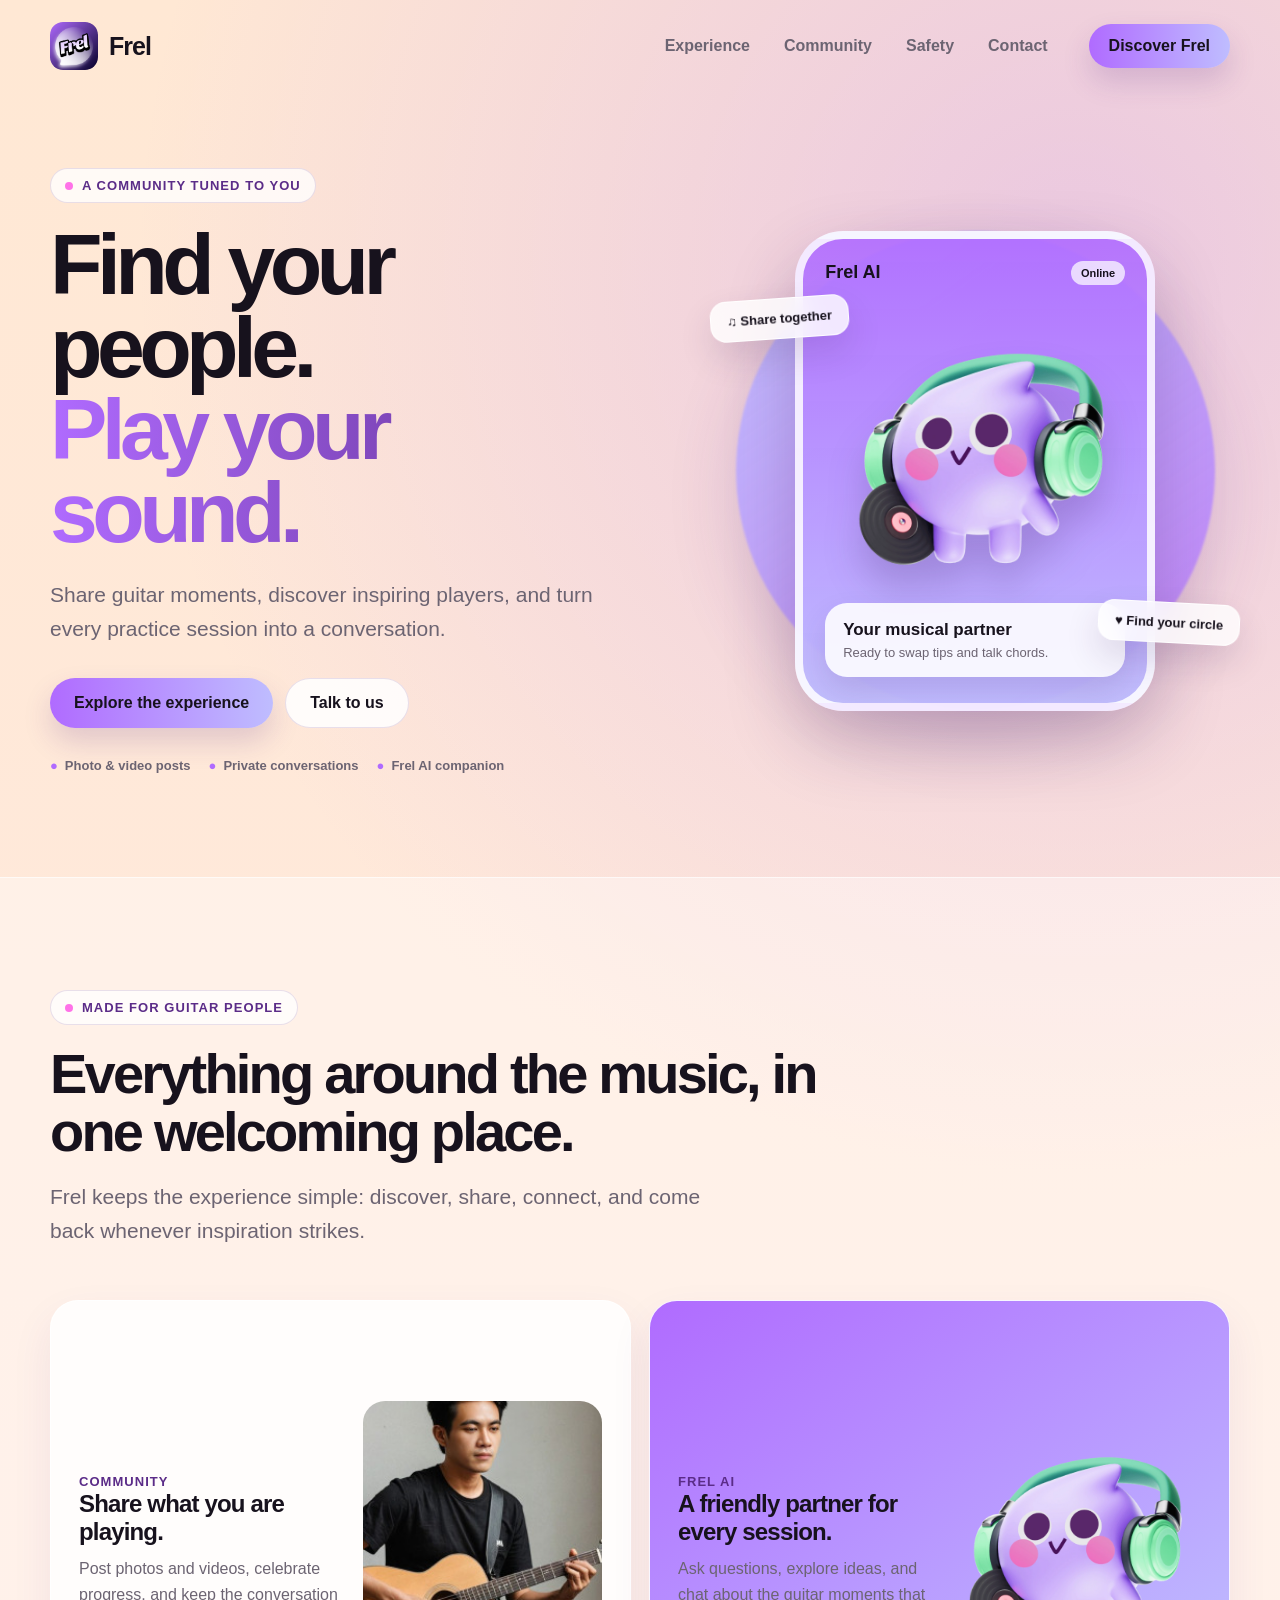
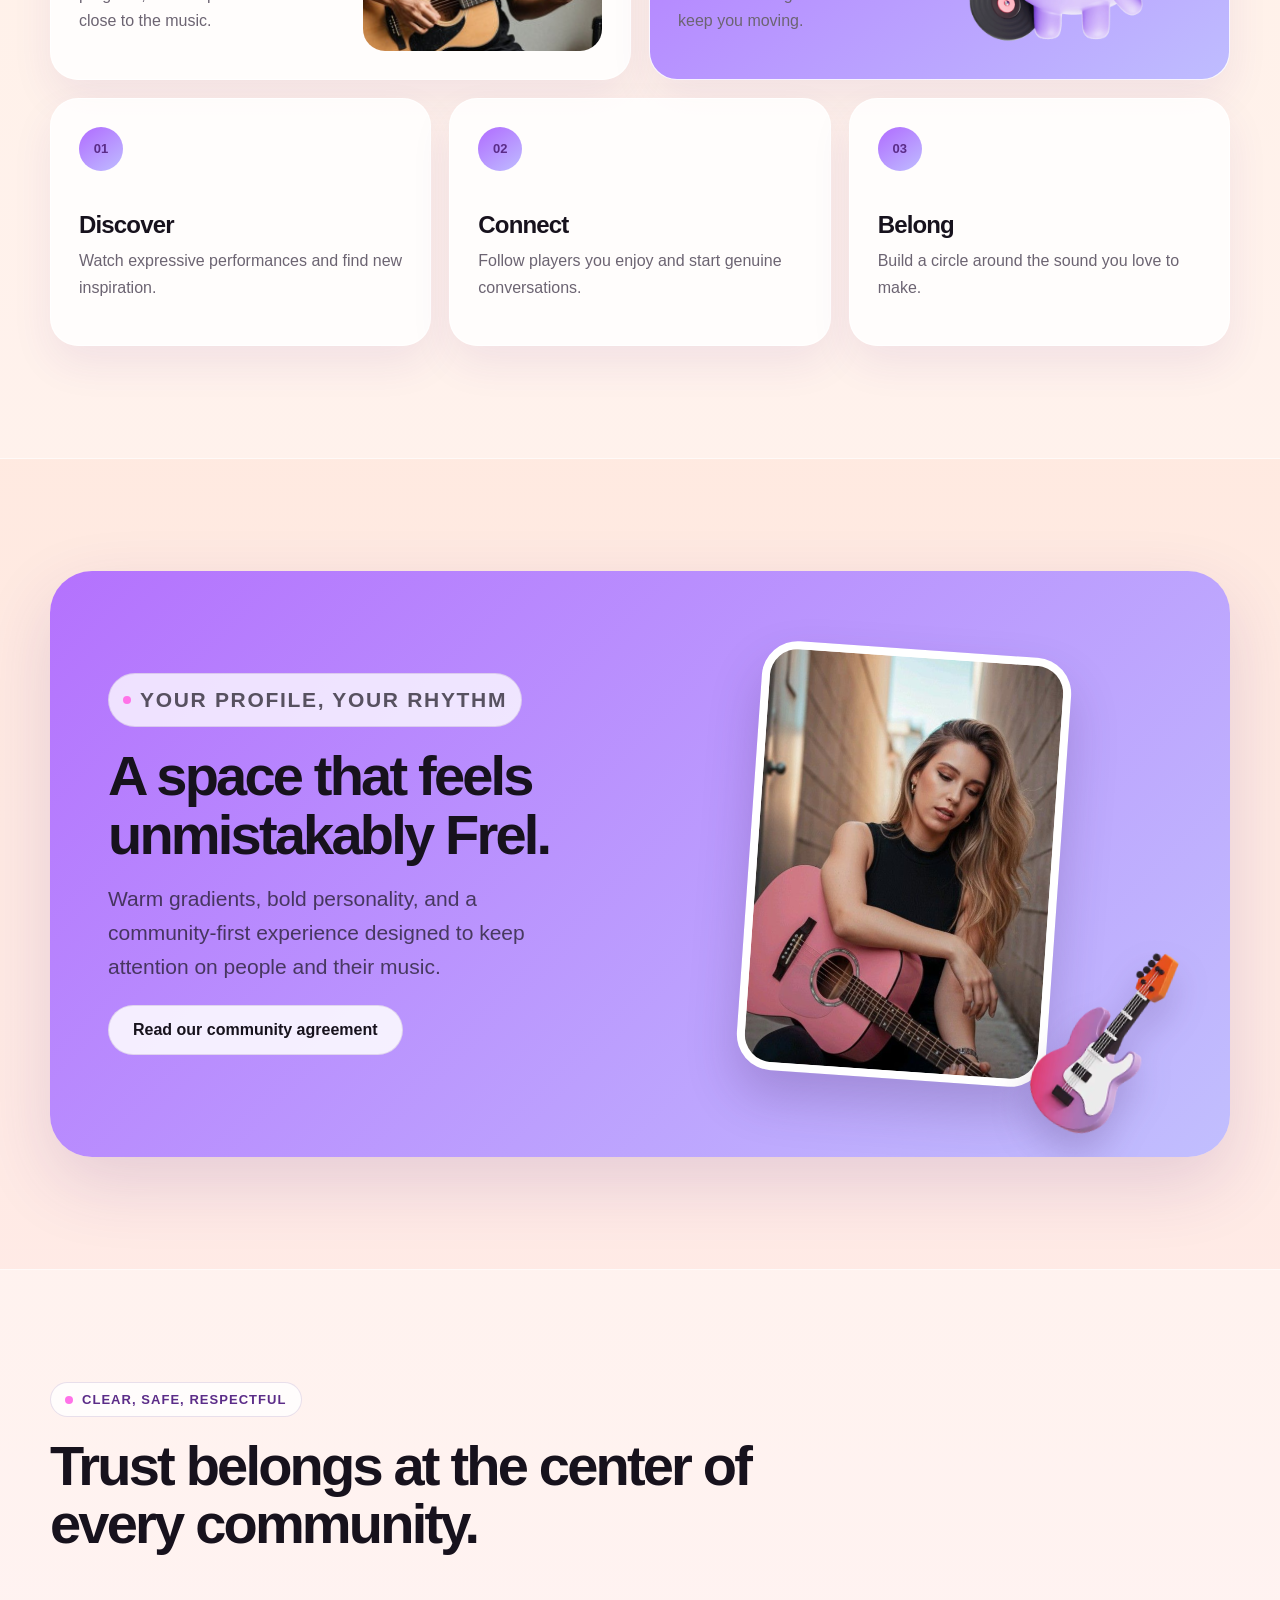
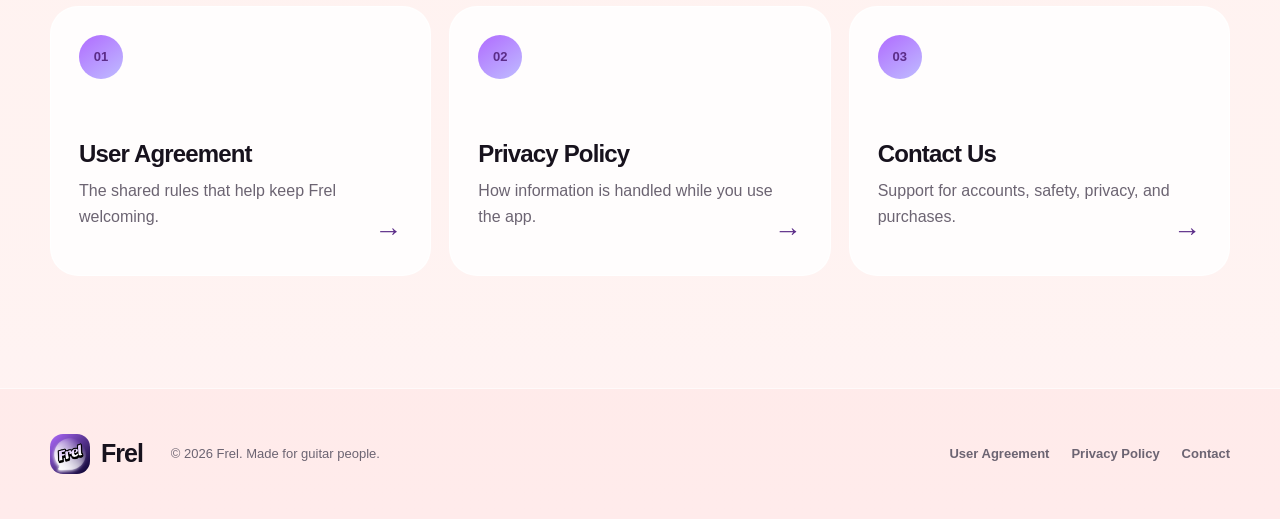
==== index.html @ ae6edb84 "1" ====
<!doctype html>
<html lang="en">
  <head>
    <meta charset="utf-8" />
    <meta name="viewport" content="width=device-width, initial-scale=1" />
    <meta
      name="description"
      content="Frel is a guitar community for sharing music, meeting players, and chatting with a friendly AI companion."
    />
    <meta name="theme-color" content="#b06bff" />
    <title>Frel — Play, share, connect</title>
    <link rel="icon" href="./assets/frel_brand.png" />
    <link rel="stylesheet" href="./styles.css" />
  </head>
  <body>
    <header class="site-shell site-header">
      <a class="brand" href="./index.html" aria-label="Frel home">
        <img src="./assets/frel_brand.png" alt="" />
        <span>Frel</span>
      </a>
      <nav class="site-nav" aria-label="Primary navigation">
        <a href="#experience">Experience</a>
        <a href="#community">Community</a>
        <a href="#policies">Safety</a>
        <a href="./contact/index.html">Contact</a>
      </nav>
      <a class="nav-button" href="#experience">Discover Frel</a>
    </header>

    <main>
      <section class="site-shell hero">
        <div class="hero-copy-block">
          <p class="eyebrow">A community tuned to you</p>
          <h1>
            Find your people.
            <span class="gradient-text">Play your sound.</span>
          </h1>
          <p class="hero-copy">
            Share guitar moments, discover inspiring players, and turn every
            practice session into a conversation.
          </p>
          <div class="button-row">
            <a class="primary-button" href="#experience">Explore the experience</a>
            <a class="secondary-button" href="./contact/index.html">Talk to us</a>
          </div>
          <div class="hero-notes" aria-label="Frel highlights">
            <span>Photo &amp; video posts</span>
            <span>Private conversations</span>
            <span>Frel AI companion</span>
          </div>
        </div>

        <div class="hero-art" aria-label="Frel AI musical companion">
          <div class="hero-glow"></div>
          <div class="phone-card">
            <div class="phone-topline">
              <span>Frel AI</span>
              <span class="status-pill">Online</span>
            </div>
            <img
              class="companion"
              src="./assets/frel_companion.png"
              alt="Frel AI companion wearing headphones"
            />
            <div class="chat-preview">
              <strong>Your musical partner</strong>
              <span>Ready to swap tips and talk chords.</span>
            </div>
          </div>
          <span class="floating-chip chip-one">♫ Share together</span>
          <span class="floating-chip chip-two">♥ Find your circle</span>
        </div>
      </section>

      <section class="section section-soft" id="experience">
        <div class="site-shell">
          <div class="section-heading">
            <p class="eyebrow">Made for guitar people</p>
            <h2>Everything around the music, in one welcoming place.</h2>
            <p>
              Frel keeps the experience simple: discover, share, connect, and
              come back whenever inspiration strikes.
            </p>
          </div>

          <div class="experience-grid">
            <article class="experience-card feature-visual">
              <div>
                <span class="card-kicker">Community</span>
                <h3>Share what you are playing.</h3>
                <p>
                  Post photos and videos, celebrate progress, and keep the
                  conversation close to the music.
                </p>
              </div>
              <img src="./assets/frel_feature.jpg" alt="Guitar community post" />
            </article>

            <article class="experience-card ai-card">
              <div>
                <span class="card-kicker">Frel AI</span>
                <h3>A friendly partner for every session.</h3>
                <p>
                  Ask questions, explore ideas, and chat about the guitar
                  moments that keep you moving.
                </p>
              </div>
              <img
                src="./assets/frel_companion.png"
                alt="Frel AI companion"
              />
            </article>

            <article class="experience-card">
              <span class="feature-number">01</span>
              <h3>Discover</h3>
              <p>Watch expressive performances and find new inspiration.</p>
            </article>
            <article class="experience-card">
              <span class="feature-number">02</span>
              <h3>Connect</h3>
              <p>Follow players you enjoy and start genuine conversations.</p>
            </article>
            <article class="experience-card">
              <span class="feature-number">03</span>
              <h3>Belong</h3>
              <p>Build a circle around the sound you love to make.</p>
            </article>
          </div>
        </div>
      </section>

      <section class="section" id="community">
        <div class="site-shell community-panel">
          <div class="community-copy">
            <p class="eyebrow">Your profile, your rhythm</p>
            <h2>A space that feels unmistakably Frel.</h2>
            <p>
              Warm gradients, bold personality, and a community-first
              experience designed to keep attention on people and their music.
            </p>
            <a class="secondary-button" href="./users/index.html">
              Read our community agreement
            </a>
          </div>
          <div class="community-visual">
            <div class="portrait-window">
              <img
                src="./assets/frel_community.jpg"
                alt="Guitar player in the Frel community"
              />
            </div>
            <img
              class="guitar-sticker"
              src="./assets/frel_guitar.png"
              alt=""
            />
          </div>
        </div>
      </section>

      <section class="section section-soft" id="policies">
        <div class="site-shell">
          <div class="section-heading compact-heading">
            <p class="eyebrow">Clear, safe, respectful</p>
            <h2>Trust belongs at the center of every community.</h2>
          </div>
          <div class="policy-grid">
            <a class="policy-card" href="./users/index.html">
              <span class="policy-icon">01</span>
              <div>
                <h3>User Agreement</h3>
                <p>The shared rules that help keep Frel welcoming.</p>
              </div>
              <span class="arrow" aria-hidden="true">→</span>
            </a>
            <a class="policy-card" href="./privacy/index.html">
              <span class="policy-icon">02</span>
              <div>
                <h3>Privacy Policy</h3>
                <p>How information is handled while you use the app.</p>
              </div>
              <span class="arrow" aria-hidden="true">→</span>
            </a>
            <a class="policy-card" href="./contact/index.html">
              <span class="policy-icon">03</span>
              <div>
                <h3>Contact Us</h3>
                <p>Support for accounts, safety, privacy, and purchases.</p>
              </div>
              <span class="arrow" aria-hidden="true">→</span>
            </a>
          </div>
        </div>
      </section>
    </main>

    <footer class="site-shell site-footer">
      <a class="brand footer-brand" href="./index.html">
        <img src="./assets/frel_brand.png" alt="" />
        <span>Frel</span>
      </a>
      <span>© 2026 Frel. Made for guitar people.</span>
      <nav class="footer-links" aria-label="Legal navigation">
        <a href="./users/index.html">User Agreement</a>
        <a href="./privacy/index.html">Privacy Policy</a>
        <a href="./contact/index.html">Contact</a>
      </nav>
    </footer>
  </body>
</html>
---- styles.css ----
:root {
  --frel-purple: #b06bff;
  --frel-lilac: #bfbdff;
  --frel-deep: #5b2c88;
  --frel-pink: #ff72e8;
  --frel-peach: #ffe8d4;
  --frel-blush: #ffebeb;
  --frel-paper: #ffffff;
  --frel-ink: #17121d;
  --frel-muted: #6c6472;
  --frel-line: rgba(91, 44, 136, 0.14);
  --frel-glass: rgba(255, 255, 255, 0.78);
  --frel-shadow: 0 26px 70px rgba(91, 44, 136, 0.16);
}

* {
  box-sizing: border-box;
}

html {
  scroll-behavior: smooth;
}

body {
  margin: 0;
  min-height: 100vh;
  color: var(--frel-ink);
  font-family: Inter, ui-rounded, "SF Pro Display", "SF Pro Text", -apple-system,
    BlinkMacSystemFont, "Segoe UI", sans-serif;
  background:
    radial-gradient(circle at 84% 7%, rgba(176, 107, 255, 0.26), transparent 26%),
    linear-gradient(180deg, var(--frel-peach) 0%, var(--frel-blush) 100%);
}

a {
  color: inherit;
  text-decoration: none;
}

img {
  display: block;
  max-width: 100%;
}

button,
a {
  -webkit-tap-highlight-color: transparent;
}

.site-shell {
  width: min(1180px, calc(100% - 40px));
  margin-inline: auto;
}

.site-header {
  display: flex;
  min-height: 92px;
  align-items: center;
  gap: 28px;
}

.brand {
  display: inline-flex;
  align-items: center;
  gap: 11px;
  font-size: 25px;
  font-weight: 900;
  letter-spacing: -0.04em;
}

.brand img {
  width: 48px;
  height: 48px;
  border-radius: 13px;
  object-fit: cover;
}

.site-nav {
  display: flex;
  align-items: center;
  gap: 8px;
  margin-left: auto;
  color: var(--frel-muted);
  font-weight: 700;
}

.site-nav a {
  padding: 10px 13px;
  border-radius: 999px;
  transition:
    color 160ms ease,
    background 160ms ease;
}

.site-nav a:hover,
.site-nav a:focus-visible {
  color: var(--frel-deep);
  background: var(--frel-glass);
  outline: none;
}

.nav-button,
.primary-button,
.secondary-button {
  display: inline-flex;
  min-height: 50px;
  align-items: center;
  justify-content: center;
  padding: 0 24px;
  border: 0;
  border-radius: 999px;
  font-weight: 850;
  transition:
    transform 160ms ease,
    box-shadow 160ms ease,
    background 160ms ease;
}

.nav-button,
.primary-button {
  color: var(--frel-ink);
  background: linear-gradient(90deg, var(--frel-purple), var(--frel-lilac));
  box-shadow: 0 14px 28px rgba(91, 44, 136, 0.18);
}

.nav-button {
  min-height: 44px;
  padding-inline: 20px;
}

.secondary-button {
  border: 1px solid var(--frel-line);
  background: rgba(255, 255, 255, 0.86);
}

.nav-button:hover,
.nav-button:focus-visible,
.primary-button:hover,
.primary-button:focus-visible,
.secondary-button:hover,
.secondary-button:focus-visible {
  transform: translateY(-2px);
  outline: none;
}

.primary-button:hover,
.primary-button:focus-visible,
.nav-button:hover,
.nav-button:focus-visible {
  box-shadow: 0 18px 34px rgba(91, 44, 136, 0.25);
}

.hero {
  display: grid;
  min-height: 670px;
  grid-template-columns: minmax(0, 1.08fr) minmax(360px, 0.92fr);
  align-items: center;
  gap: 72px;
  padding: 76px 0 104px;
}

.eyebrow,
.card-kicker {
  color: var(--frel-deep);
  font-size: 13px;
  font-weight: 850;
  letter-spacing: 0.08em;
  text-transform: uppercase;
}

.eyebrow {
  display: inline-flex;
  align-items: center;
  gap: 9px;
  margin: 0 0 20px;
  padding: 9px 14px;
  border: 1px solid var(--frel-line);
  border-radius: 999px;
  background: var(--frel-glass);
}

.eyebrow::before {
  width: 8px;
  height: 8px;
  border-radius: 50%;
  background: var(--frel-pink);
  content: "";
}

h1,
h2,
h3,
p {
  margin-top: 0;
}

h1 {
  max-width: 700px;
  margin-bottom: 25px;
  font-size: clamp(50px, 7vw, 86px);
  line-height: 0.96;
  letter-spacing: -0.065em;
}

h2 {
  margin-bottom: 18px;
  font-size: clamp(34px, 5vw, 56px);
  line-height: 1.04;
  letter-spacing: -0.05em;
}

h3 {
  margin-bottom: 10px;
  font-size: 24px;
  line-height: 1.15;
  letter-spacing: -0.035em;
}

.gradient-text {
  display: block;
  color: var(--frel-deep);
  background: linear-gradient(90deg, var(--frel-purple), var(--frel-deep));
  background-clip: text;
  -webkit-background-clip: text;
  -webkit-text-fill-color: transparent;
}

.hero-copy,
.section-heading > p:last-child,
.community-copy > p,
.legal-hero > p:last-child {
  color: var(--frel-muted);
  font-size: clamp(18px, 2vw, 21px);
  line-height: 1.62;
}

.hero-copy {
  max-width: 620px;
  margin-bottom: 32px;
}

.button-row {
  display: flex;
  flex-wrap: wrap;
  gap: 12px;
}

.hero-notes {
  display: flex;
  flex-wrap: wrap;
  gap: 10px 18px;
  margin-top: 30px;
  color: var(--frel-muted);
  font-size: 13px;
  font-weight: 700;
}

.hero-notes span::before {
  margin-right: 7px;
  color: var(--frel-purple);
  content: "●";
}

.hero-art {
  position: relative;
  display: grid;
  min-height: 540px;
  place-items: center;
}

.hero-glow {
  position: absolute;
  width: 94%;
  aspect-ratio: 1;
  border-radius: 50%;
  background:
    linear-gradient(145deg, rgba(191, 189, 255, 0.95), rgba(176, 107, 255, 0.76));
  filter: blur(1px);
  box-shadow: var(--frel-shadow);
}

.phone-card {
  position: relative;
  z-index: 1;
  width: min(360px, 80%);
  min-height: 480px;
  padding: 22px;
  overflow: hidden;
  border: 8px solid rgba(255, 255, 255, 0.84);
  border-radius: 48px;
  background:
    linear-gradient(180deg, rgba(176, 107, 255, 0.9), rgba(191, 189, 255, 0.94));
  box-shadow: 0 30px 70px rgba(57, 26, 87, 0.24);
}

.phone-topline {
  position: relative;
  z-index: 2;
  display: flex;
  align-items: center;
  justify-content: space-between;
  font-size: 18px;
  font-weight: 900;
}

.status-pill {
  padding: 6px 10px;
  border-radius: 999px;
  background: rgba(255, 255, 255, 0.72);
  font-size: 11px;
}

.companion {
  width: 115%;
  max-width: none;
  margin: 12px 0 -22px -8%;
  filter: drop-shadow(0 24px 18px rgba(52, 26, 78, 0.2));
  animation: frel-float 4.6s ease-in-out infinite;
}

.chat-preview {
  position: relative;
  z-index: 2;
  display: grid;
  gap: 5px;
  padding: 17px 18px;
  border-radius: 22px;
  background: rgba(255, 255, 255, 0.88);
  box-shadow: 0 14px 30px rgba(57, 26, 87, 0.12);
}

.chat-preview strong {
  font-size: 17px;
}

.chat-preview span {
  color: var(--frel-muted);
  font-size: 13px;
}

.floating-chip {
  position: absolute;
  z-index: 2;
  padding: 12px 16px;
  border: 1px solid rgba(255, 255, 255, 0.9);
  border-radius: 16px;
  background: rgba(255, 255, 255, 0.82);
  box-shadow: 0 16px 34px rgba(57, 26, 87, 0.14);
  backdrop-filter: blur(12px);
  font-size: 13px;
  font-weight: 850;
}

.chip-one {
  top: 18%;
  left: -2%;
  transform: rotate(-4deg);
}

.chip-two {
  right: -2%;
  bottom: 18%;
  transform: rotate(3deg);
}

.section {
  padding: 112px 0;
}

.section-soft {
  border-block: 1px solid rgba(255, 255, 255, 0.65);
  background: rgba(255, 255, 255, 0.36);
}

.section-heading {
  max-width: 780px;
  margin-bottom: 52px;
}

.section-heading > p:last-child {
  max-width: 680px;
}

.compact-heading {
  max-width: 820px;
}

.experience-grid {
  display: grid;
  grid-template-columns: repeat(6, 1fr);
  gap: 18px;
}

.experience-card {
  grid-column: span 2;
  min-height: 245px;
  padding: 28px;
  overflow: hidden;
  border: 1px solid rgba(255, 255, 255, 0.9);
  border-radius: 28px;
  background: rgba(255, 255, 255, 0.84);
  box-shadow: 0 18px 42px rgba(91, 44, 136, 0.08);
}

.experience-card p,
.policy-card p,
.support-grid p,
.legal-copy p,
.legal-copy li {
  color: var(--frel-muted);
  line-height: 1.65;
}

.feature-visual,
.ai-card {
  display: grid;
  min-height: 380px;
  grid-column: span 3;
  grid-template-columns: 1fr 0.9fr;
  align-items: end;
  gap: 18px;
}

.feature-visual img {
  width: 100%;
  height: 250px;
  border-radius: 22px;
  object-fit: cover;
}

.ai-card {
  background: linear-gradient(145deg, var(--frel-purple), var(--frel-lilac));
}

.ai-card img {
  width: 125%;
  max-width: none;
  margin: 0 0 -42px -18%;
}

.feature-number,
.policy-icon {
  display: inline-grid;
  width: 44px;
  height: 44px;
  margin-bottom: 40px;
  place-items: center;
  border-radius: 50%;
  color: var(--frel-deep);
  background: linear-gradient(145deg, var(--frel-purple), var(--frel-lilac));
  font-size: 13px;
  font-weight: 900;
}

.community-panel {
  display: grid;
  min-height: 570px;
  grid-template-columns: minmax(0, 0.92fr) minmax(360px, 1.08fr);
  align-items: center;
  gap: 70px;
  padding: 58px;
  overflow: hidden;
  border-radius: 42px;
  background: linear-gradient(135deg, rgba(176, 107, 255, 0.95), rgba(191, 189, 255, 0.96));
  box-shadow: var(--frel-shadow);
}

.community-copy {
  position: relative;
  z-index: 2;
}

.community-copy > p {
  color: rgba(23, 18, 29, 0.7);
}

.community-visual {
  position: relative;
  display: grid;
  min-height: 470px;
  place-items: center;
}

.portrait-window {
  width: 310px;
  height: 430px;
  overflow: hidden;
  border: 8px solid rgba(255, 255, 255, 0.76);
  border-radius: 36px;
  background: var(--frel-paper);
  box-shadow: 0 26px 50px rgba(57, 26, 87, 0.22);
  transform: rotate(4deg);
}

.portrait-window img {
  width: 100%;
  height: 100%;
  object-fit: cover;
  object-position: 50% 36%;
}

.guitar-sticker {
  position: absolute;
  right: -8%;
  bottom: -10%;
  width: 210px;
  filter: drop-shadow(0 20px 18px rgba(57, 26, 87, 0.22));
  transform: rotate(10deg);
}

.policy-grid {
  display: grid;
  grid-template-columns: repeat(3, 1fr);
  gap: 18px;
}

.policy-card {
  display: grid;
  min-height: 270px;
  grid-template-columns: 1fr auto;
  align-content: space-between;
  padding: 28px;
  border: 1px solid rgba(255, 255, 255, 0.9);
  border-radius: 28px;
  background: rgba(255, 255, 255, 0.84);
  transition:
    transform 180ms ease,
    box-shadow 180ms ease;
}

.policy-card:hover,
.policy-card:focus-visible {
  transform: translateY(-5px);
  box-shadow: 0 22px 46px rgba(91, 44, 136, 0.14);
  outline: none;
}

.policy-card .policy-icon {
  grid-column: 1 / -1;
}

.arrow {
  align-self: end;
  color: var(--frel-deep);
  font-size: 28px;
}

.site-footer {
  display: flex;
  min-height: 130px;
  align-items: center;
  gap: 28px;
  color: var(--frel-muted);
  font-size: 13px;
}

.footer-brand {
  color: var(--frel-ink);
}

.footer-brand img {
  width: 40px;
  height: 40px;
}

.footer-links {
  display: flex;
  flex-wrap: wrap;
  gap: 22px;
  margin-left: auto;
  font-weight: 700;
}

.footer-links a:hover,
.footer-links a:focus-visible {
  color: var(--frel-deep);
  outline: none;
}

.legal-header {
  border-bottom: 1px solid rgba(255, 255, 255, 0.72);
  background: rgba(255, 232, 212, 0.55);
  backdrop-filter: blur(16px);
}

.legal-hero {
  max-width: 850px;
  padding: 100px 0 54px;
}

.legal-hero h1 {
  font-size: clamp(48px, 7vw, 76px);
}

.legal-card {
  margin-bottom: 80px;
  padding: clamp(26px, 5vw, 58px);
  border: 1px solid rgba(255, 255, 255, 0.9);
  border-radius: 34px;
  background: rgba(255, 255, 255, 0.86);
  box-shadow: var(--frel-shadow);
}

.legal-meta {
  display: inline-flex;
  margin-bottom: 32px;
  padding: 8px 12px;
  border-radius: 999px;
  color: var(--frel-deep);
  background: rgba(176, 107, 255, 0.16);
  font-size: 13px;
  font-weight: 800;
}

.legal-copy {
  font-size: 16px;
}

.legal-copy h2 {
  margin-top: 42px;
  font-size: 30px;
}

.legal-copy ul {
  padding-left: 22px;
}

.source-document {
  color: var(--frel-muted);
  line-height: 1.8;
}

.source-heading {
  margin: 34px 0 12px;
  color: var(--frel-ink);
  font-size: 22px;
  font-weight: 850;
}

.source-copy {
  margin-bottom: 15px;
}

.contact-panel {
  display: grid;
  grid-template-columns: 1fr auto;
  align-items: center;
  gap: 36px;
  padding: 34px;
  border-radius: 28px;
  background: linear-gradient(135deg, rgba(176, 107, 255, 0.22), rgba(191, 189, 255, 0.34));
}

.contact-panel h2 {
  margin-top: 8px;
}

.support-grid {
  display: grid;
  grid-template-columns: repeat(3, 1fr);
  gap: 18px;
  margin-top: 38px;
}

.support-grid section {
  padding: 26px;
  border: 1px solid var(--frel-line);
  border-radius: 24px;
}

.support-grid .feature-number {
  margin-bottom: 24px;
}

.support-grid h2 {
  margin-top: 0;
  font-size: 23px;
}

@keyframes frel-float {
  0%,
  100% {
    transform: translateY(0);
  }
  50% {
    transform: translateY(-12px);
  }
}

@media (max-width: 920px) {
  .site-nav {
    display: none;
  }

  .nav-button {
    margin-left: auto;
  }

  .hero {
    grid-template-columns: 1fr;
    gap: 24px;
    padding-top: 58px;
  }

  .hero-copy-block {
    text-align: center;
  }

  .hero-copy,
  .section-heading {
    margin-inline: auto;
  }

  .button-row,
  .hero-notes {
    justify-content: center;
  }

  .hero-art {
    min-height: 570px;
  }

  .experience-card {
    grid-column: span 3;
  }

  .feature-visual,
  .ai-card {
    grid-column: 1 / -1;
  }

  .community-panel {
    grid-template-columns: 1fr;
  }

  .community-copy {
    text-align: center;
  }

  .policy-grid,
  .support-grid {
    grid-template-columns: 1fr;
  }

  .policy-card {
    min-height: 220px;
  }
}

@media (max-width: 620px) {
  .site-shell {
    width: min(100% - 28px, 1180px);
  }

  .site-header {
    min-height: 76px;
  }

  .brand {
    font-size: 21px;
  }

  .brand img {
    width: 42px;
    height: 42px;
  }

  .nav-button {
    display: none;
  }

  .hero {
    min-height: 0;
    padding: 50px 0 80px;
  }

  .hero-art {
    min-height: 470px;
  }

  .phone-card {
    width: 82%;
    min-height: 420px;
    border-radius: 38px;
  }

  .floating-chip {
    font-size: 11px;
  }

  .chip-one {
    left: -1%;
  }

  .chip-two {
    right: -1%;
  }

  .section {
    padding: 78px 0;
  }

  .experience-grid {
    display: block;
  }

  .experience-card {
    min-height: 220px;
    margin-bottom: 14px;
  }

  .feature-visual,
  .ai-card {
    min-height: 420px;
    grid-template-columns: 1fr;
  }

  .feature-visual img {
    height: 205px;
  }

  .ai-card img {
    width: 92%;
    margin: -30px auto -70px;
  }

  .community-panel {
    gap: 28px;
    padding: 38px 24px;
    border-radius: 30px;
  }

  .community-visual {
    min-height: 400px;
  }

  .portrait-window {
    width: 245px;
    height: 350px;
  }

  .guitar-sticker {
    right: -12%;
    width: 160px;
  }

  .site-footer {
    min-height: 190px;
    flex-direction: column;
    align-items: flex-start;
    justify-content: center;
  }

  .footer-links {
    margin-left: 0;
  }

  .legal-hero {
    padding-top: 72px;
  }

  .legal-card {
    padding: 24px;
    border-radius: 26px;
  }

  .contact-panel {
    grid-template-columns: 1fr;
    padding: 24px;
  }

  .contact-panel .primary-button {
    width: 100%;
  }
}

@media (prefers-reduced-motion: reduce) {
  *,
  *::before,
  *::after {
    scroll-behavior: auto !important;
    animation-duration: 0.01ms !important;
    animation-iteration-count: 1 !important;
    transition-duration: 0.01ms !important;
  }
}
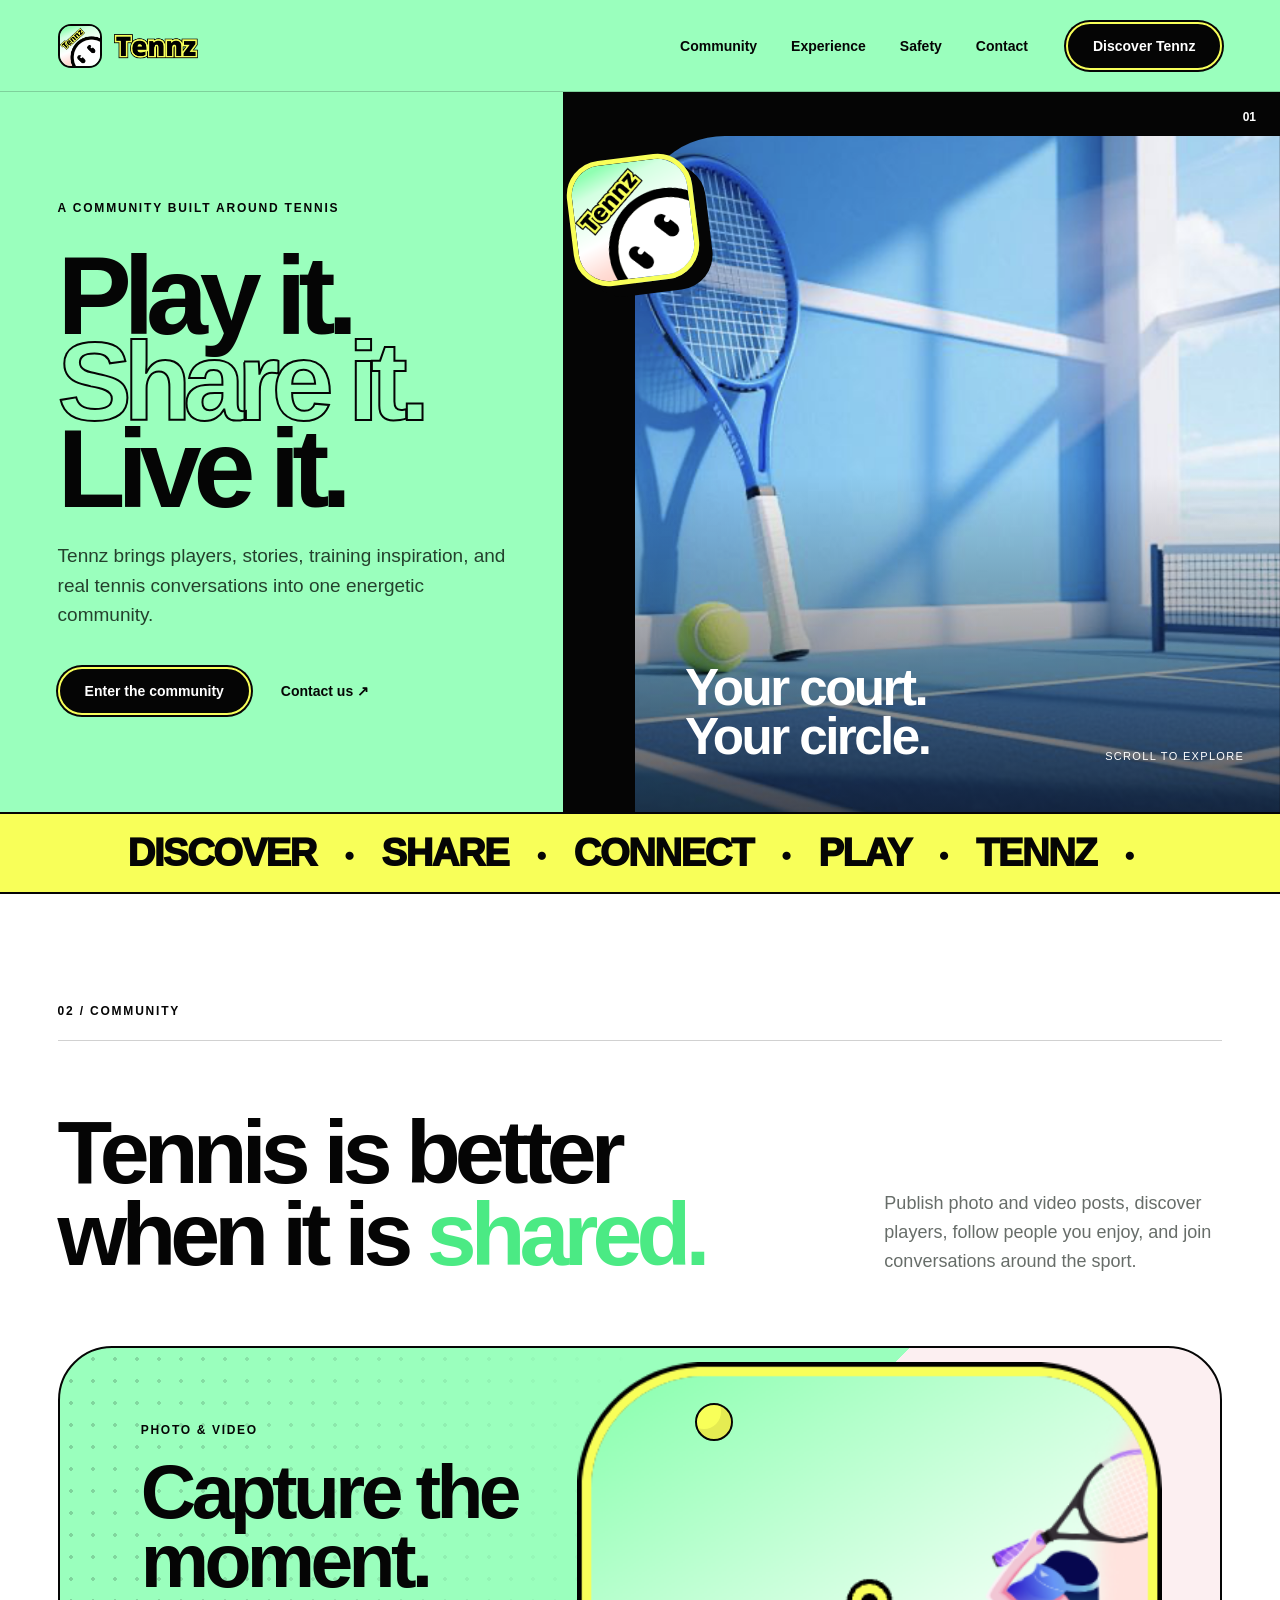
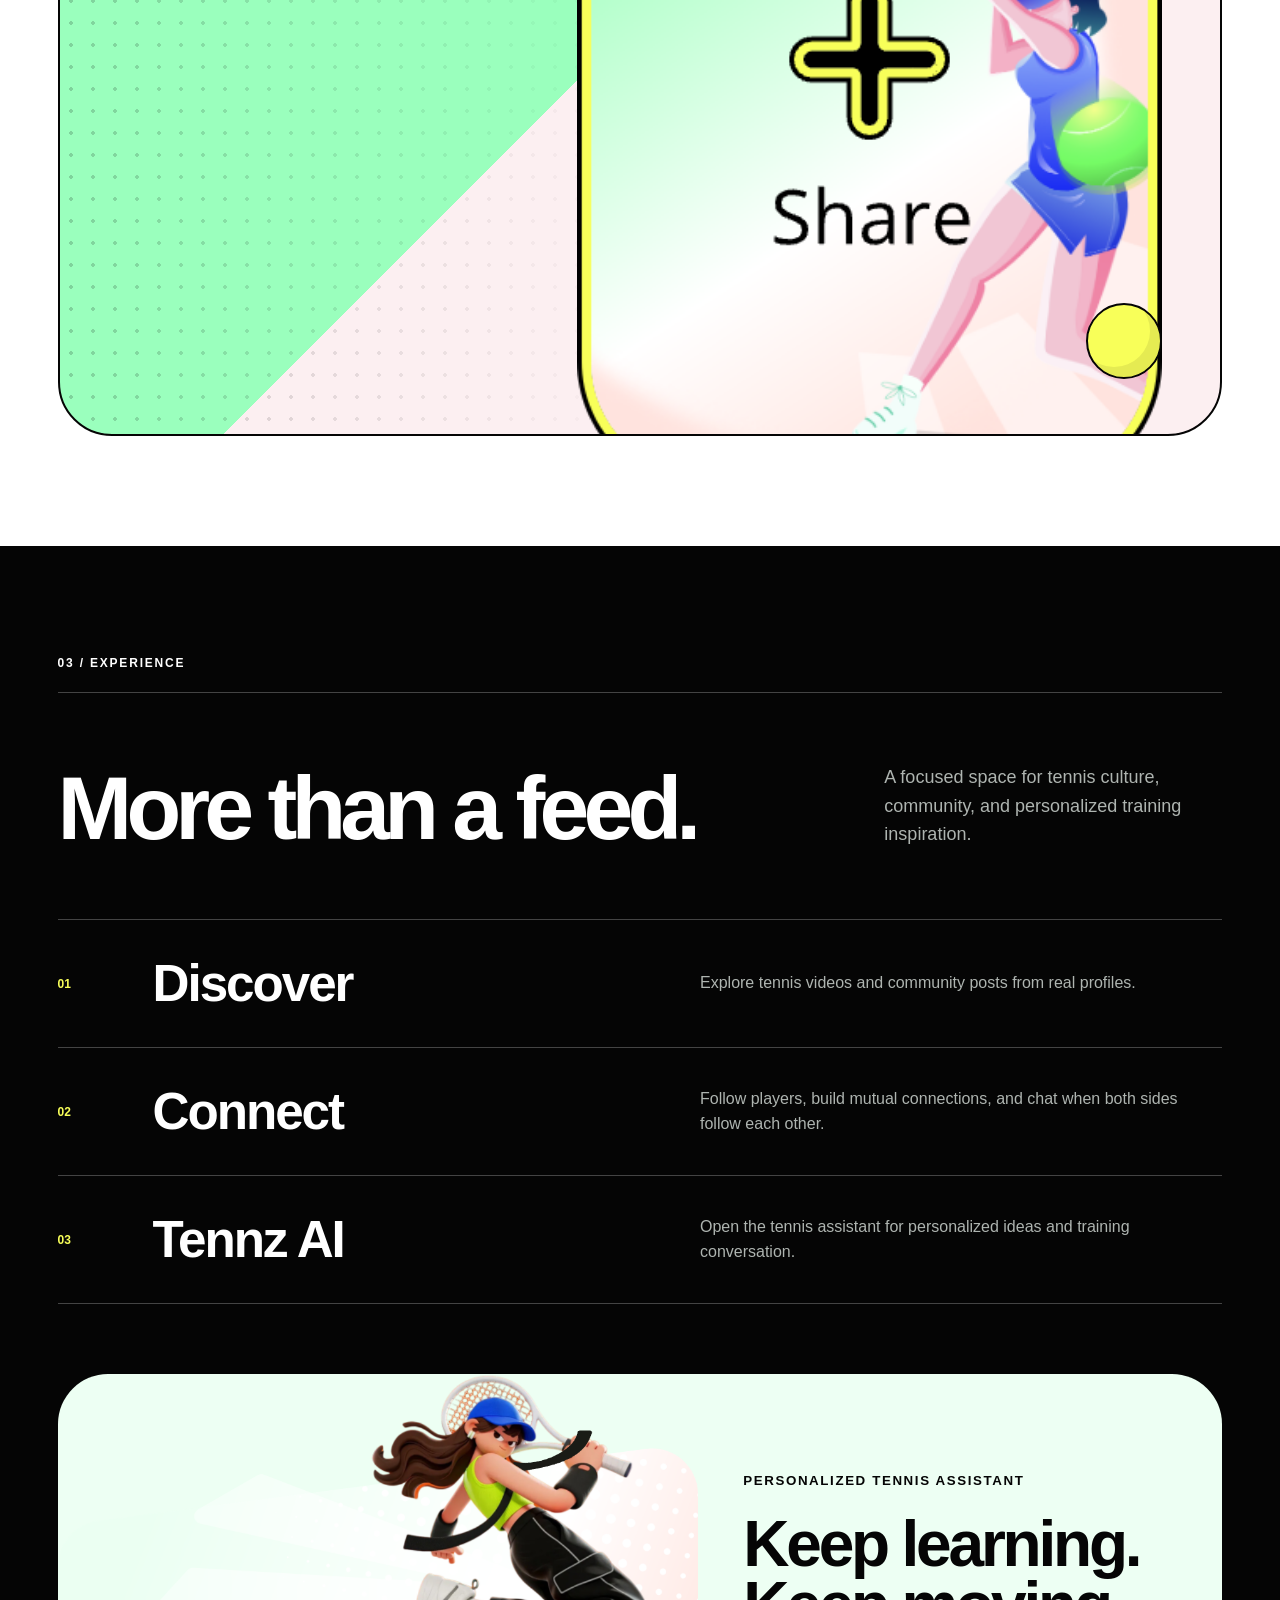
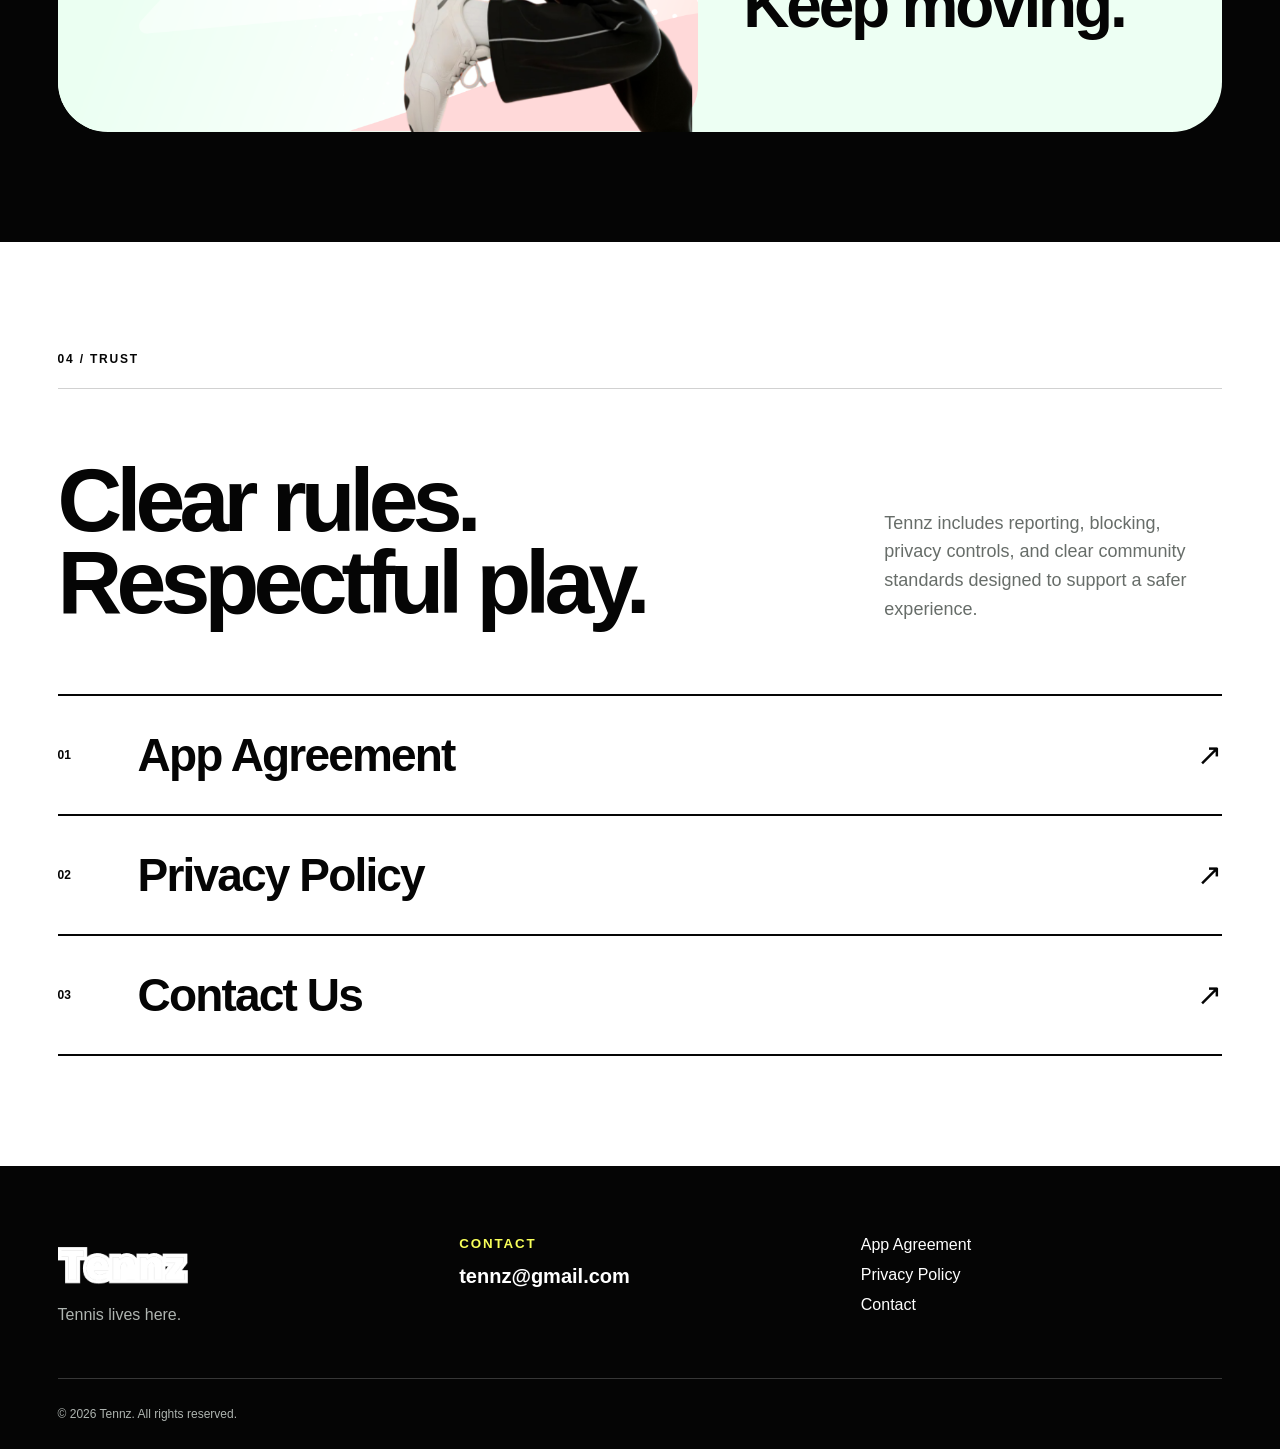
==== commit df0f01d7: "1" ====
--- a/index.html
+++ b/index.html
@@ -1,211 +1,37 @@
 <!doctype html>
 <html lang="en">
-  <head>
-    <meta charset="utf-8" />
-    <meta name="viewport" content="width=device-width, initial-scale=1" />
-    <meta
-      name="description"
-      content="Frel is a guitar community for sharing music, meeting players, and chatting with a friendly AI companion."
-    />
-    <meta name="theme-color" content="#b06bff" />
-    <title>Frel — Play, share, connect</title>
-    <link rel="icon" href="./assets/frel_brand.png" />
-    <link rel="stylesheet" href="./styles.css" />
-  </head>
-  <body>
-    <header class="site-shell site-header">
-      <a class="brand" href="./index.html" aria-label="Frel home">
-        <img src="./assets/frel_brand.png" alt="" />
-        <span>Frel</span>
-      </a>
-      <nav class="site-nav" aria-label="Primary navigation">
-        <a href="#experience">Experience</a>
-        <a href="#community">Community</a>
-        <a href="#policies">Safety</a>
-        <a href="./contact/index.html">Contact</a>
-      </nav>
-      <a class="nav-button" href="#experience">Discover Frel</a>
-    </header>
-
-    <main>
-      <section class="site-shell hero">
-        <div class="hero-copy-block">
-          <p class="eyebrow">A community tuned to you</p>
-          <h1>
-            Find your people.
-            <span class="gradient-text">Play your sound.</span>
-          </h1>
-          <p class="hero-copy">
-            Share guitar moments, discover inspiring players, and turn every
-            practice session into a conversation.
-          </p>
-          <div class="button-row">
-            <a class="primary-button" href="#experience">Explore the experience</a>
-            <a class="secondary-button" href="./contact/index.html">Talk to us</a>
-          </div>
-          <div class="hero-notes" aria-label="Frel highlights">
-            <span>Photo &amp; video posts</span>
-            <span>Private conversations</span>
-            <span>Frel AI companion</span>
-          </div>
-        </div>
-
-        <div class="hero-art" aria-label="Frel AI musical companion">
-          <div class="hero-glow"></div>
-          <div class="phone-card">
-            <div class="phone-topline">
-              <span>Frel AI</span>
-              <span class="status-pill">Online</span>
-            </div>
-            <img
-              class="companion"
-              src="./assets/frel_companion.png"
-              alt="Frel AI companion wearing headphones"
-            />
-            <div class="chat-preview">
-              <strong>Your musical partner</strong>
-              <span>Ready to swap tips and talk chords.</span>
-            </div>
-          </div>
-          <span class="floating-chip chip-one">♫ Share together</span>
-          <span class="floating-chip chip-two">♥ Find your circle</span>
-        </div>
-      </section>
-
-      <section class="section section-soft" id="experience">
-        <div class="site-shell">
-          <div class="section-heading">
-            <p class="eyebrow">Made for guitar people</p>
-            <h2>Everything around the music, in one welcoming place.</h2>
-            <p>
-              Frel keeps the experience simple: discover, share, connect, and
-              come back whenever inspiration strikes.
-            </p>
-          </div>
-
-          <div class="experience-grid">
-            <article class="experience-card feature-visual">
-              <div>
-                <span class="card-kicker">Community</span>
-                <h3>Share what you are playing.</h3>
-                <p>
-                  Post photos and videos, celebrate progress, and keep the
-                  conversation close to the music.
-                </p>
-              </div>
-              <img src="./assets/frel_feature.jpg" alt="Guitar community post" />
-            </article>
-
-            <article class="experience-card ai-card">
-              <div>
-                <span class="card-kicker">Frel AI</span>
-                <h3>A friendly partner for every session.</h3>
-                <p>
-                  Ask questions, explore ideas, and chat about the guitar
-                  moments that keep you moving.
-                </p>
-              </div>
-              <img
-                src="./assets/frel_companion.png"
-                alt="Frel AI companion"
-              />
-            </article>
-
-            <article class="experience-card">
-              <span class="feature-number">01</span>
-              <h3>Discover</h3>
-              <p>Watch expressive performances and find new inspiration.</p>
-            </article>
-            <article class="experience-card">
-              <span class="feature-number">02</span>
-              <h3>Connect</h3>
-              <p>Follow players you enjoy and start genuine conversations.</p>
-            </article>
-            <article class="experience-card">
-              <span class="feature-number">03</span>
-              <h3>Belong</h3>
-              <p>Build a circle around the sound you love to make.</p>
-            </article>
-          </div>
-        </div>
-      </section>
-
-      <section class="section" id="community">
-        <div class="site-shell community-panel">
-          <div class="community-copy">
-            <p class="eyebrow">Your profile, your rhythm</p>
-            <h2>A space that feels unmistakably Frel.</h2>
-            <p>
-              Warm gradients, bold personality, and a community-first
-              experience designed to keep attention on people and their music.
-            </p>
-            <a class="secondary-button" href="./users/index.html">
-              Read our community agreement
-            </a>
-          </div>
-          <div class="community-visual">
-            <div class="portrait-window">
-              <img
-                src="./assets/frel_community.jpg"
-                alt="Guitar player in the Frel community"
-              />
-            </div>
-            <img
-              class="guitar-sticker"
-              src="./assets/frel_guitar.png"
-              alt=""
-            />
-          </div>
-        </div>
-      </section>
-
-      <section class="section section-soft" id="policies">
-        <div class="site-shell">
-          <div class="section-heading compact-heading">
-            <p class="eyebrow">Clear, safe, respectful</p>
-            <h2>Trust belongs at the center of every community.</h2>
-          </div>
-          <div class="policy-grid">
-            <a class="policy-card" href="./users/index.html">
-              <span class="policy-icon">01</span>
-              <div>
-                <h3>User Agreement</h3>
-                <p>The shared rules that help keep Frel welcoming.</p>
-              </div>
-              <span class="arrow" aria-hidden="true">→</span>
-            </a>
-            <a class="policy-card" href="./privacy/index.html">
-              <span class="policy-icon">02</span>
-              <div>
-                <h3>Privacy Policy</h3>
-                <p>How information is handled while you use the app.</p>
-              </div>
-              <span class="arrow" aria-hidden="true">→</span>
-            </a>
-            <a class="policy-card" href="./contact/index.html">
-              <span class="policy-icon">03</span>
-              <div>
-                <h3>Contact Us</h3>
-                <p>Support for accounts, safety, privacy, and purchases.</p>
-              </div>
-              <span class="arrow" aria-hidden="true">→</span>
-            </a>
-          </div>
-        </div>
-      </section>
-    </main>
-
-    <footer class="site-shell site-footer">
-      <a class="brand footer-brand" href="./index.html">
-        <img src="./assets/frel_brand.png" alt="" />
-        <span>Frel</span>
-      </a>
-      <span>© 2026 Frel. Made for guitar people.</span>
-      <nav class="footer-links" aria-label="Legal navigation">
-        <a href="./users/index.html">User Agreement</a>
-        <a href="./privacy/index.html">Privacy Policy</a>
-        <a href="./contact/index.html">Contact</a>
-      </nav>
-    </footer>
-  </body>
+<head>
+  <meta charset="utf-8"><meta name="viewport" content="width=device-width,initial-scale=1">
+  <meta name="description" content="Tennz is a tennis community for sharing moments, discovering players, and exploring personalized training ideas.">
+  <meta name="theme-color" content="#9affbd"><title>Tennz — Tennis lives here</title>
+  <link rel="icon" href="./assets/tennz_icon.png"><link rel="stylesheet" href="./styles.css">
+</head>
+<body>
+  <header class="topbar">
+    <a class="brand" href="./index.html" aria-label="Tennz home"><img src="./assets/tennz_icon.png" alt=""><img class="wordmark" src="./assets/tennz_wordmark.png" alt="Tennz"></a>
+    <nav class="nav" aria-label="Main navigation"><a href="#community">Community</a><a href="#experience">Experience</a><a href="#safety">Safety</a><a href="./contact/index.html">Contact</a></nav>
+    <a class="pill pill-dark" href="#experience">Discover Tennz</a>
+  </header>
+  <main>
+    <section class="hero">
+      <div class="hero-text"><p class="overline">A community built around tennis</p><h1>Play it.<br><span>Share it.</span><br>Live it.</h1><p class="lead">Tennz brings players, stories, training inspiration, and real tennis conversations into one energetic community.</p><div class="actions"><a class="pill pill-dark" href="#community">Enter the community</a><a class="text-link" href="./contact/index.html">Contact us <span>↗</span></a></div></div>
+      <div class="hero-visual"><div class="hero-number">01</div><div class="hero-photo"><img src="./assets/tennz_court.png" alt="A blue tennis court with a racket and ball"></div><img class="hero-mark" src="./assets/tennz_icon.png" alt="Tennz app icon"><div class="hero-caption"><strong>Your court.<br>Your circle.</strong><span>Scroll to explore</span></div></div>
+    </section>
+    <section class="ticker" aria-label="Tennz highlights"><div>DISCOVER <i>●</i> SHARE <i>●</i> CONNECT <i>●</i> PLAY <i>●</i> TENNZ <i>●</i></div></section>
+    <section class="community" id="community">
+      <div class="section-index">02 / COMMUNITY</div><div class="community-copy"><h2>Tennis is better<br>when it is <em>shared.</em></h2><p>Publish photo and video posts, discover players, follow people you enjoy, and join conversations around the sport.</p></div>
+      <div class="community-stage"><img class="share-art" src="./assets/tennz_share.png" alt="Tennis player illustration"><div class="stage-copy"><span>PHOTO &amp; VIDEO</span><strong>Capture the<br>moment.</strong></div><div class="ball ball-one"></div><div class="ball ball-two"></div></div>
+    </section>
+    <section class="experience" id="experience">
+      <div class="section-index light">03 / EXPERIENCE</div><div class="experience-head"><h2>More than a feed.</h2><p>A focused space for tennis culture, community, and personalized training inspiration.</p></div>
+      <div class="feature-list"><article><span>01</span><h3>Discover</h3><p>Explore tennis videos and community posts from real profiles.</p></article><article><span>02</span><h3>Connect</h3><p>Follow players, build mutual connections, and chat when both sides follow each other.</p></article><article><span>03</span><h3>Tennz AI</h3><p>Open the tennis assistant for personalized ideas and training conversation.</p></article></div>
+      <div class="ai-strip"><img src="./assets/tennz_ai_banner.png" alt="Tennz AI tennis assistant"><div><small>PERSONALIZED TENNIS ASSISTANT</small><strong>Keep learning.<br>Keep moving.</strong></div></div>
+    </section>
+    <section class="safety" id="safety">
+      <div class="section-index">04 / TRUST</div><div class="safety-title"><h2>Clear rules.<br>Respectful play.</h2><p>Tennz includes reporting, blocking, privacy controls, and clear community standards designed to support a safer experience.</p></div>
+      <div class="legal-links"><a href="./users/index.html"><span>01</span><strong>App Agreement</strong><i>↗</i></a><a href="./privacy/index.html"><span>02</span><strong>Privacy Policy</strong><i>↗</i></a><a href="./contact/index.html"><span>03</span><strong>Contact Us</strong><i>↗</i></a></div>
+    </section>
+  </main>
+  <footer class="footer"><div><img src="./assets/tennz_wordmark.png" alt="Tennz"><p>Tennis lives here.</p></div><div><small>CONTACT</small><a href="mailto:tennz@gmail.com">tennz@gmail.com</a></div><nav><a href="./users/index.html">App Agreement</a><a href="./privacy/index.html">Privacy Policy</a><a href="./contact/index.html">Contact</a></nav><p class="copyright">© 2026 Tennz. All rights reserved.</p></footer>
+</body>
 </html>
--- a/styles.css
+++ b/styles.css
@@ -1,886 +1,9 @@
-:root {
-  --frel-purple: #b06bff;
-  --frel-lilac: #bfbdff;
-  --frel-deep: #5b2c88;
-  --frel-pink: #ff72e8;
-  --frel-peach: #ffe8d4;
-  --frel-blush: #ffebeb;
-  --frel-paper: #ffffff;
-  --frel-ink: #17121d;
-  --frel-muted: #6c6472;
-  --frel-line: rgba(91, 44, 136, 0.14);
-  --frel-glass: rgba(255, 255, 255, 0.78);
-  --frel-shadow: 0 26px 70px rgba(91, 44, 136, 0.16);
-}
-
-* {
-  box-sizing: border-box;
-}
-
-html {
-  scroll-behavior: smooth;
-}
-
-body {
-  margin: 0;
-  min-height: 100vh;
-  color: var(--frel-ink);
-  font-family: Inter, ui-rounded, "SF Pro Display", "SF Pro Text", -apple-system,
-    BlinkMacSystemFont, "Segoe UI", sans-serif;
-  background:
-    radial-gradient(circle at 84% 7%, rgba(176, 107, 255, 0.26), transparent 26%),
-    linear-gradient(180deg, var(--frel-peach) 0%, var(--frel-blush) 100%);
-}
-
-a {
-  color: inherit;
-  text-decoration: none;
-}
-
-img {
-  display: block;
-  max-width: 100%;
-}
-
-button,
-a {
-  -webkit-tap-highlight-color: transparent;
-}
-
-.site-shell {
-  width: min(1180px, calc(100% - 40px));
-  margin-inline: auto;
-}
-
-.site-header {
-  display: flex;
-  min-height: 92px;
-  align-items: center;
-  gap: 28px;
-}
-
-.brand {
-  display: inline-flex;
-  align-items: center;
-  gap: 11px;
-  font-size: 25px;
-  font-weight: 900;
-  letter-spacing: -0.04em;
-}
-
-.brand img {
-  width: 48px;
-  height: 48px;
-  border-radius: 13px;
-  object-fit: cover;
-}
-
-.site-nav {
-  display: flex;
-  align-items: center;
-  gap: 8px;
-  margin-left: auto;
-  color: var(--frel-muted);
-  font-weight: 700;
-}
-
-.site-nav a {
-  padding: 10px 13px;
-  border-radius: 999px;
-  transition:
-    color 160ms ease,
-    background 160ms ease;
-}
-
-.site-nav a:hover,
-.site-nav a:focus-visible {
-  color: var(--frel-deep);
-  background: var(--frel-glass);
-  outline: none;
-}
-
-.nav-button,
-.primary-button,
-.secondary-button {
-  display: inline-flex;
-  min-height: 50px;
-  align-items: center;
-  justify-content: center;
-  padding: 0 24px;
-  border: 0;
-  border-radius: 999px;
-  font-weight: 850;
-  transition:
-    transform 160ms ease,
-    box-shadow 160ms ease,
-    background 160ms ease;
-}
-
-.nav-button,
-.primary-button {
-  color: var(--frel-ink);
-  background: linear-gradient(90deg, var(--frel-purple), var(--frel-lilac));
-  box-shadow: 0 14px 28px rgba(91, 44, 136, 0.18);
-}
-
-.nav-button {
-  min-height: 44px;
-  padding-inline: 20px;
-}
-
-.secondary-button {
-  border: 1px solid var(--frel-line);
-  background: rgba(255, 255, 255, 0.86);
-}
-
-.nav-button:hover,
-.nav-button:focus-visible,
-.primary-button:hover,
-.primary-button:focus-visible,
-.secondary-button:hover,
-.secondary-button:focus-visible {
-  transform: translateY(-2px);
-  outline: none;
-}
-
-.primary-button:hover,
-.primary-button:focus-visible,
-.nav-button:hover,
-.nav-button:focus-visible {
-  box-shadow: 0 18px 34px rgba(91, 44, 136, 0.25);
-}
-
-.hero {
-  display: grid;
-  min-height: 670px;
-  grid-template-columns: minmax(0, 1.08fr) minmax(360px, 0.92fr);
-  align-items: center;
-  gap: 72px;
-  padding: 76px 0 104px;
-}
-
-.eyebrow,
-.card-kicker {
-  color: var(--frel-deep);
-  font-size: 13px;
-  font-weight: 850;
-  letter-spacing: 0.08em;
-  text-transform: uppercase;
-}
-
-.eyebrow {
-  display: inline-flex;
-  align-items: center;
-  gap: 9px;
-  margin: 0 0 20px;
-  padding: 9px 14px;
-  border: 1px solid var(--frel-line);
-  border-radius: 999px;
-  background: var(--frel-glass);
-}
-
-.eyebrow::before {
-  width: 8px;
-  height: 8px;
-  border-radius: 50%;
-  background: var(--frel-pink);
-  content: "";
-}
-
-h1,
-h2,
-h3,
-p {
-  margin-top: 0;
-}
-
-h1 {
-  max-width: 700px;
-  margin-bottom: 25px;
-  font-size: clamp(50px, 7vw, 86px);
-  line-height: 0.96;
-  letter-spacing: -0.065em;
-}
-
-h2 {
-  margin-bottom: 18px;
-  font-size: clamp(34px, 5vw, 56px);
-  line-height: 1.04;
-  letter-spacing: -0.05em;
-}
-
-h3 {
-  margin-bottom: 10px;
-  font-size: 24px;
-  line-height: 1.15;
-  letter-spacing: -0.035em;
-}
-
-.gradient-text {
-  display: block;
-  color: var(--frel-deep);
-  background: linear-gradient(90deg, var(--frel-purple), var(--frel-deep));
-  background-clip: text;
-  -webkit-background-clip: text;
-  -webkit-text-fill-color: transparent;
-}
-
-.hero-copy,
-.section-heading > p:last-child,
-.community-copy > p,
-.legal-hero > p:last-child {
-  color: var(--frel-muted);
-  font-size: clamp(18px, 2vw, 21px);
-  line-height: 1.62;
-}
-
-.hero-copy {
-  max-width: 620px;
-  margin-bottom: 32px;
-}
-
-.button-row {
-  display: flex;
-  flex-wrap: wrap;
-  gap: 12px;
-}
-
-.hero-notes {
-  display: flex;
-  flex-wrap: wrap;
-  gap: 10px 18px;
-  margin-top: 30px;
-  color: var(--frel-muted);
-  font-size: 13px;
-  font-weight: 700;
-}
-
-.hero-notes span::before {
-  margin-right: 7px;
-  color: var(--frel-purple);
-  content: "●";
-}
-
-.hero-art {
-  position: relative;
-  display: grid;
-  min-height: 540px;
-  place-items: center;
-}
-
-.hero-glow {
-  position: absolute;
-  width: 94%;
-  aspect-ratio: 1;
-  border-radius: 50%;
-  background:
-    linear-gradient(145deg, rgba(191, 189, 255, 0.95), rgba(176, 107, 255, 0.76));
-  filter: blur(1px);
-  box-shadow: var(--frel-shadow);
-}
-
-.phone-card {
-  position: relative;
-  z-index: 1;
-  width: min(360px, 80%);
-  min-height: 480px;
-  padding: 22px;
-  overflow: hidden;
-  border: 8px solid rgba(255, 255, 255, 0.84);
-  border-radius: 48px;
-  background:
-    linear-gradient(180deg, rgba(176, 107, 255, 0.9), rgba(191, 189, 255, 0.94));
-  box-shadow: 0 30px 70px rgba(57, 26, 87, 0.24);
-}
-
-.phone-topline {
-  position: relative;
-  z-index: 2;
-  display: flex;
-  align-items: center;
-  justify-content: space-between;
-  font-size: 18px;
-  font-weight: 900;
-}
-
-.status-pill {
-  padding: 6px 10px;
-  border-radius: 999px;
-  background: rgba(255, 255, 255, 0.72);
-  font-size: 11px;
-}
-
-.companion {
-  width: 115%;
-  max-width: none;
-  margin: 12px 0 -22px -8%;
-  filter: drop-shadow(0 24px 18px rgba(52, 26, 78, 0.2));
-  animation: frel-float 4.6s ease-in-out infinite;
-}
-
-.chat-preview {
-  position: relative;
-  z-index: 2;
-  display: grid;
-  gap: 5px;
-  padding: 17px 18px;
-  border-radius: 22px;
-  background: rgba(255, 255, 255, 0.88);
-  box-shadow: 0 14px 30px rgba(57, 26, 87, 0.12);
-}
-
-.chat-preview strong {
-  font-size: 17px;
-}
-
-.chat-preview span {
-  color: var(--frel-muted);
-  font-size: 13px;
-}
-
-.floating-chip {
-  position: absolute;
-  z-index: 2;
-  padding: 12px 16px;
-  border: 1px solid rgba(255, 255, 255, 0.9);
-  border-radius: 16px;
-  background: rgba(255, 255, 255, 0.82);
-  box-shadow: 0 16px 34px rgba(57, 26, 87, 0.14);
-  backdrop-filter: blur(12px);
-  font-size: 13px;
-  font-weight: 850;
-}
-
-.chip-one {
-  top: 18%;
-  left: -2%;
-  transform: rotate(-4deg);
-}
-
-.chip-two {
-  right: -2%;
-  bottom: 18%;
-  transform: rotate(3deg);
-}
-
-.section {
-  padding: 112px 0;
-}
-
-.section-soft {
-  border-block: 1px solid rgba(255, 255, 255, 0.65);
-  background: rgba(255, 255, 255, 0.36);
-}
-
-.section-heading {
-  max-width: 780px;
-  margin-bottom: 52px;
-}
-
-.section-heading > p:last-child {
-  max-width: 680px;
-}
-
-.compact-heading {
-  max-width: 820px;
-}
-
-.experience-grid {
-  display: grid;
-  grid-template-columns: repeat(6, 1fr);
-  gap: 18px;
-}
-
-.experience-card {
-  grid-column: span 2;
-  min-height: 245px;
-  padding: 28px;
-  overflow: hidden;
-  border: 1px solid rgba(255, 255, 255, 0.9);
-  border-radius: 28px;
-  background: rgba(255, 255, 255, 0.84);
-  box-shadow: 0 18px 42px rgba(91, 44, 136, 0.08);
-}
-
-.experience-card p,
-.policy-card p,
-.support-grid p,
-.legal-copy p,
-.legal-copy li {
-  color: var(--frel-muted);
-  line-height: 1.65;
-}
-
-.feature-visual,
-.ai-card {
-  display: grid;
-  min-height: 380px;
-  grid-column: span 3;
-  grid-template-columns: 1fr 0.9fr;
-  align-items: end;
-  gap: 18px;
-}
-
-.feature-visual img {
-  width: 100%;
-  height: 250px;
-  border-radius: 22px;
-  object-fit: cover;
-}
-
-.ai-card {
-  background: linear-gradient(145deg, var(--frel-purple), var(--frel-lilac));
-}
-
-.ai-card img {
-  width: 125%;
-  max-width: none;
-  margin: 0 0 -42px -18%;
-}
-
-.feature-number,
-.policy-icon {
-  display: inline-grid;
-  width: 44px;
-  height: 44px;
-  margin-bottom: 40px;
-  place-items: center;
-  border-radius: 50%;
-  color: var(--frel-deep);
-  background: linear-gradient(145deg, var(--frel-purple), var(--frel-lilac));
-  font-size: 13px;
-  font-weight: 900;
-}
-
-.community-panel {
-  display: grid;
-  min-height: 570px;
-  grid-template-columns: minmax(0, 0.92fr) minmax(360px, 1.08fr);
-  align-items: center;
-  gap: 70px;
-  padding: 58px;
-  overflow: hidden;
-  border-radius: 42px;
-  background: linear-gradient(135deg, rgba(176, 107, 255, 0.95), rgba(191, 189, 255, 0.96));
-  box-shadow: var(--frel-shadow);
-}
-
-.community-copy {
-  position: relative;
-  z-index: 2;
-}
-
-.community-copy > p {
-  color: rgba(23, 18, 29, 0.7);
-}
-
-.community-visual {
-  position: relative;
-  display: grid;
-  min-height: 470px;
-  place-items: center;
-}
-
-.portrait-window {
-  width: 310px;
-  height: 430px;
-  overflow: hidden;
-  border: 8px solid rgba(255, 255, 255, 0.76);
-  border-radius: 36px;
-  background: var(--frel-paper);
-  box-shadow: 0 26px 50px rgba(57, 26, 87, 0.22);
-  transform: rotate(4deg);
-}
-
-.portrait-window img {
-  width: 100%;
-  height: 100%;
-  object-fit: cover;
-  object-position: 50% 36%;
-}
-
-.guitar-sticker {
-  position: absolute;
-  right: -8%;
-  bottom: -10%;
-  width: 210px;
-  filter: drop-shadow(0 20px 18px rgba(57, 26, 87, 0.22));
-  transform: rotate(10deg);
-}
-
-.policy-grid {
-  display: grid;
-  grid-template-columns: repeat(3, 1fr);
-  gap: 18px;
-}
-
-.policy-card {
-  display: grid;
-  min-height: 270px;
-  grid-template-columns: 1fr auto;
-  align-content: space-between;
-  padding: 28px;
-  border: 1px solid rgba(255, 255, 255, 0.9);
-  border-radius: 28px;
-  background: rgba(255, 255, 255, 0.84);
-  transition:
-    transform 180ms ease,
-    box-shadow 180ms ease;
-}
-
-.policy-card:hover,
-.policy-card:focus-visible {
-  transform: translateY(-5px);
-  box-shadow: 0 22px 46px rgba(91, 44, 136, 0.14);
-  outline: none;
-}
-
-.policy-card .policy-icon {
-  grid-column: 1 / -1;
-}
-
-.arrow {
-  align-self: end;
-  color: var(--frel-deep);
-  font-size: 28px;
-}
-
-.site-footer {
-  display: flex;
-  min-height: 130px;
-  align-items: center;
-  gap: 28px;
-  color: var(--frel-muted);
-  font-size: 13px;
-}
-
-.footer-brand {
-  color: var(--frel-ink);
-}
-
-.footer-brand img {
-  width: 40px;
-  height: 40px;
-}
-
-.footer-links {
-  display: flex;
-  flex-wrap: wrap;
-  gap: 22px;
-  margin-left: auto;
-  font-weight: 700;
-}
-
-.footer-links a:hover,
-.footer-links a:focus-visible {
-  color: var(--frel-deep);
-  outline: none;
-}
-
-.legal-header {
-  border-bottom: 1px solid rgba(255, 255, 255, 0.72);
-  background: rgba(255, 232, 212, 0.55);
-  backdrop-filter: blur(16px);
-}
-
-.legal-hero {
-  max-width: 850px;
-  padding: 100px 0 54px;
-}
-
-.legal-hero h1 {
-  font-size: clamp(48px, 7vw, 76px);
-}
-
-.legal-card {
-  margin-bottom: 80px;
-  padding: clamp(26px, 5vw, 58px);
-  border: 1px solid rgba(255, 255, 255, 0.9);
-  border-radius: 34px;
-  background: rgba(255, 255, 255, 0.86);
-  box-shadow: var(--frel-shadow);
-}
-
-.legal-meta {
-  display: inline-flex;
-  margin-bottom: 32px;
-  padding: 8px 12px;
-  border-radius: 999px;
-  color: var(--frel-deep);
-  background: rgba(176, 107, 255, 0.16);
-  font-size: 13px;
-  font-weight: 800;
-}
-
-.legal-copy {
-  font-size: 16px;
-}
-
-.legal-copy h2 {
-  margin-top: 42px;
-  font-size: 30px;
-}
-
-.legal-copy ul {
-  padding-left: 22px;
-}
-
-.source-document {
-  color: var(--frel-muted);
-  line-height: 1.8;
-}
-
-.source-heading {
-  margin: 34px 0 12px;
-  color: var(--frel-ink);
-  font-size: 22px;
-  font-weight: 850;
-}
-
-.source-copy {
-  margin-bottom: 15px;
-}
-
-.contact-panel {
-  display: grid;
-  grid-template-columns: 1fr auto;
-  align-items: center;
-  gap: 36px;
-  padding: 34px;
-  border-radius: 28px;
-  background: linear-gradient(135deg, rgba(176, 107, 255, 0.22), rgba(191, 189, 255, 0.34));
-}
-
-.contact-panel h2 {
-  margin-top: 8px;
-}
-
-.support-grid {
-  display: grid;
-  grid-template-columns: repeat(3, 1fr);
-  gap: 18px;
-  margin-top: 38px;
-}
-
-.support-grid section {
-  padding: 26px;
-  border: 1px solid var(--frel-line);
-  border-radius: 24px;
-}
-
-.support-grid .feature-number {
-  margin-bottom: 24px;
-}
-
-.support-grid h2 {
-  margin-top: 0;
-  font-size: 23px;
-}
-
-@keyframes frel-float {
-  0%,
-  100% {
-    transform: translateY(0);
-  }
-  50% {
-    transform: translateY(-12px);
-  }
-}
-
-@media (max-width: 920px) {
-  .site-nav {
-    display: none;
-  }
-
-  .nav-button {
-    margin-left: auto;
-  }
-
-  .hero {
-    grid-template-columns: 1fr;
-    gap: 24px;
-    padding-top: 58px;
-  }
-
-  .hero-copy-block {
-    text-align: center;
-  }
-
-  .hero-copy,
-  .section-heading {
-    margin-inline: auto;
-  }
-
-  .button-row,
-  .hero-notes {
-    justify-content: center;
-  }
-
-  .hero-art {
-    min-height: 570px;
-  }
-
-  .experience-card {
-    grid-column: span 3;
-  }
-
-  .feature-visual,
-  .ai-card {
-    grid-column: 1 / -1;
-  }
-
-  .community-panel {
-    grid-template-columns: 1fr;
-  }
-
-  .community-copy {
-    text-align: center;
-  }
-
-  .policy-grid,
-  .support-grid {
-    grid-template-columns: 1fr;
-  }
-
-  .policy-card {
-    min-height: 220px;
-  }
-}
-
-@media (max-width: 620px) {
-  .site-shell {
-    width: min(100% - 28px, 1180px);
-  }
-
-  .site-header {
-    min-height: 76px;
-  }
-
-  .brand {
-    font-size: 21px;
-  }
-
-  .brand img {
-    width: 42px;
-    height: 42px;
-  }
-
-  .nav-button {
-    display: none;
-  }
-
-  .hero {
-    min-height: 0;
-    padding: 50px 0 80px;
-  }
-
-  .hero-art {
-    min-height: 470px;
-  }
-
-  .phone-card {
-    width: 82%;
-    min-height: 420px;
-    border-radius: 38px;
-  }
-
-  .floating-chip {
-    font-size: 11px;
-  }
-
-  .chip-one {
-    left: -1%;
-  }
-
-  .chip-two {
-    right: -1%;
-  }
-
-  .section {
-    padding: 78px 0;
-  }
-
-  .experience-grid {
-    display: block;
-  }
-
-  .experience-card {
-    min-height: 220px;
-    margin-bottom: 14px;
-  }
-
-  .feature-visual,
-  .ai-card {
-    min-height: 420px;
-    grid-template-columns: 1fr;
-  }
-
-  .feature-visual img {
-    height: 205px;
-  }
-
-  .ai-card img {
-    width: 92%;
-    margin: -30px auto -70px;
-  }
-
-  .community-panel {
-    gap: 28px;
-    padding: 38px 24px;
-    border-radius: 30px;
-  }
-
-  .community-visual {
-    min-height: 400px;
-  }
-
-  .portrait-window {
-    width: 245px;
-    height: 350px;
-  }
-
-  .guitar-sticker {
-    right: -12%;
-    width: 160px;
-  }
-
-  .site-footer {
-    min-height: 190px;
-    flex-direction: column;
-    align-items: flex-start;
-    justify-content: center;
-  }
-
-  .footer-links {
-    margin-left: 0;
-  }
-
-  .legal-hero {
-    padding-top: 72px;
-  }
-
-  .legal-card {
-    padding: 24px;
-    border-radius: 26px;
-  }
-
-  .contact-panel {
-    grid-template-columns: 1fr;
-    padding: 24px;
-  }
-
-  .contact-panel .primary-button {
-    width: 100%;
-  }
-}
-
-@media (prefers-reduced-motion: reduce) {
-  *,
-  *::before,
-  *::after {
-    scroll-behavior: auto !important;
-    animation-duration: 0.01ms !important;
-    animation-iteration-count: 1 !important;
-    transition-duration: 0.01ms !important;
-  }
-}
+:root{--mint:#9affbd;--green:#4bea84;--yellow:#f8ff59;--ink:#050505;--paper:#fff;--soft:#eff9f2;--grey:#676d69;--line:rgba(5,5,5,.18)}
+*{box-sizing:border-box}html{scroll-behavior:smooth;overflow-x:hidden}body{margin:0;overflow-x:hidden;color:var(--ink);font-family:Inter,"SF Pro Display","SF Pro Text",-apple-system,BlinkMacSystemFont,"Segoe UI",sans-serif;background:var(--paper)}a{color:inherit;text-decoration:none}img{display:block;max-width:100%}.topbar{position:relative;z-index:10;display:flex;align-items:center;min-height:92px;padding:0 4.5vw;border-bottom:1px solid var(--line);background:var(--mint)}.brand{display:flex;align-items:center;gap:12px}.brand>img:first-child{width:44px;height:44px;border:2px solid var(--ink);border-radius:13px}.brand .wordmark{width:84px}.nav{display:flex;gap:34px;margin-left:auto;margin-right:38px;font-size:14px;font-weight:750}.nav a,.text-link{position:relative}.nav a:after,.text-link:after{position:absolute;right:0;bottom:-5px;left:0;height:2px;background:var(--ink);content:"";transform:scaleX(0);transform-origin:left;transition:transform .2s}.nav a:hover:after,.nav a:focus-visible:after,.text-link:hover:after,.text-link:focus-visible:after{transform:scaleX(1)}.pill{display:inline-flex;min-height:48px;align-items:center;justify-content:center;padding:0 25px;border:2px solid var(--yellow);border-radius:999px;font-size:14px;font-weight:800;box-shadow:0 0 0 2px var(--ink);transition:transform .18s}.pill:hover,.pill:focus-visible{transform:translateY(-2px);outline:none}.pill-dark{color:#fff;background:var(--ink)}
+.hero{display:grid;min-height:720px;grid-template-columns:44% 56%;background:var(--mint)}.hero-text{display:flex;flex-direction:column;justify-content:center;padding:70px 4.5vw}.overline,.section-index{font-size:12px;font-weight:900;letter-spacing:.15em;text-transform:uppercase}.hero h1{margin:26px 0 28px;font-size:clamp(68px,8.7vw,142px);line-height:.78;letter-spacing:-.075em}.hero h1 span{-webkit-text-stroke:2px var(--ink);color:transparent}.lead{max-width:550px;margin:0;color:#24412d;font-size:19px;line-height:1.55}.actions{display:flex;align-items:center;gap:30px;margin-top:38px}.text-link{font-size:14px;font-weight:850}.hero-visual{position:relative;min-height:720px;overflow:hidden;background:var(--ink)}.hero-photo{position:absolute;inset:44px 0 0 10%;overflow:hidden;border-radius:90px 0 0}.hero-photo:after{position:absolute;inset:0;background:linear-gradient(180deg,transparent 50%,rgba(5,5,5,.65));content:""}.hero-photo img{width:100%;height:100%;object-fit:cover;object-position:center 52%}.hero-mark{position:absolute;top:9%;left:1%;width:126px;border:5px solid var(--yellow);border-radius:35px;transform:rotate(-7deg);box-shadow:12px 12px 0 var(--ink)}.hero-number{position:absolute;z-index:2;top:18px;right:24px;color:#fff;font-size:12px;font-weight:800}.hero-caption{position:absolute;z-index:2;right:5%;bottom:7%;left:17%;display:flex;align-items:flex-end;justify-content:space-between;color:#fff}.hero-caption strong{font-size:clamp(34px,4vw,62px);line-height:.96;letter-spacing:-.05em}.hero-caption span{font-size:11px;letter-spacing:.12em;text-transform:uppercase}.ticker{overflow:hidden;padding:17px 0;border-block:2px solid var(--ink);background:var(--yellow);white-space:nowrap}.ticker div{font-size:clamp(25px,3vw,42px);font-weight:950;letter-spacing:-.04em;text-align:center}.ticker i{padding:0 1.5vw;font-size:.45em;font-style:normal;vertical-align:middle}
+.community,.safety{padding:110px 4.5vw}.section-index{padding-bottom:22px;border-bottom:1px solid var(--line)}.community-copy,.experience-head,.safety-title{display:grid;grid-template-columns:1.5fr .7fr;align-items:end;gap:8vw;padding:70px 0}.community-copy h2,.experience h2,.safety h2,.legal-hero h1{margin:0;font-size:clamp(52px,7vw,108px);line-height:.92;letter-spacing:-.065em}.community-copy h2 em{color:var(--green);font-style:normal}.community-copy p,.experience-head p,.safety-title p{margin:0;color:var(--grey);font-size:18px;line-height:1.6}.community-stage{position:relative;height:min(64vw,690px);min-height:460px;overflow:hidden;border:2px solid var(--ink);border-radius:54px;background:linear-gradient(135deg,var(--mint) 0 46%,#fceff1 46%)}.community-stage:before{position:absolute;inset:0;background-image:radial-gradient(rgba(5,5,5,.18) 2px,transparent 2px);background-size:22px 22px;content:"";mask-image:linear-gradient(90deg,#000,transparent 50%)}.share-art{position:absolute;right:5%;bottom:-8%;height:106%;object-fit:contain}.stage-copy{position:absolute;z-index:2;top:11%;left:7%;display:flex;flex-direction:column;gap:20px}.stage-copy span{font-size:12px;font-weight:900;letter-spacing:.14em}.stage-copy strong{font-size:clamp(42px,6vw,92px);line-height:.9;letter-spacing:-.06em}.ball{position:absolute;border:2px solid var(--ink);border-radius:50%;background:var(--yellow);box-shadow:inset -10px -10px 0 rgba(0,0,0,.08)}.ball-one{right:5%;bottom:8%;width:76px;height:76px}.ball-two{top:8%;right:42%;width:38px;height:38px}
+.experience{padding:110px 4.5vw;color:#fff;background:var(--ink)}.section-index.light{border-color:rgba(255,255,255,.25)}.experience-head p{color:#aeb4b0}.feature-list{border-top:1px solid rgba(255,255,255,.25)}.feature-list article{display:grid;grid-template-columns:70px 1fr 1fr;align-items:center;gap:25px;padding:34px 0;border-bottom:1px solid rgba(255,255,255,.25)}.feature-list span{color:var(--yellow);font-size:12px;font-weight:900}.feature-list h3{margin:0;font-size:clamp(30px,4vw,60px);letter-spacing:-.04em}.feature-list p{max-width:570px;margin:0;color:#aeb4b0;font-size:16px;line-height:1.55}.ai-strip{display:grid;min-height:350px;grid-template-columns:1.1fr .9fr;align-items:center;margin-top:70px;overflow:hidden;border-radius:50px;color:var(--ink);background:#edfff3}.ai-strip img{width:100%;height:100%;object-fit:cover}.ai-strip div{padding:45px}.ai-strip small{font-weight:900;letter-spacing:.12em}.ai-strip strong{display:block;margin-top:25px;font-size:clamp(38px,5vw,72px);line-height:.95;letter-spacing:-.05em}
+.legal-links{border-top:2px solid var(--ink)}.legal-links a{display:grid;grid-template-columns:80px 1fr auto;align-items:center;min-height:120px;border-bottom:2px solid var(--ink);transition:padding .2s,background .2s}.legal-links a:hover,.legal-links a:focus-visible{padding-inline:22px;background:var(--yellow);outline:none}.legal-links span{font-size:12px;font-weight:900}.legal-links strong{font-size:clamp(26px,4vw,46px);letter-spacing:-.04em}.legal-links i{font-size:30px;font-style:normal}.footer{display:grid;grid-template-columns:1fr 1fr 1fr;gap:40px;padding:70px 4.5vw 28px;color:#fff;background:var(--ink)}.footer img{width:130px;filter:brightness(0) invert(1)}.footer p{margin:14px 0 0;color:#aeb4b0}.footer small{display:block;margin-bottom:14px;color:var(--yellow);font-weight:900;letter-spacing:.14em}.footer>div>a{font-size:20px;font-weight:800}.footer nav{display:flex;flex-direction:column;gap:12px;align-items:flex-start}.footer nav a:hover{text-decoration:underline}.copyright{grid-column:1/-1;padding-top:28px;border-top:1px solid rgba(255,255,255,.2);font-size:12px}
+.legal-body{background:var(--soft)}.legal-topbar{background:var(--paper)}.legal-main{width:min(1180px,91%);margin:auto;padding-bottom:100px}.legal-hero{padding:90px 0 60px}.legal-hero .overline{display:block;margin-bottom:26px}.legal-hero p:last-child{max-width:720px;margin:28px 0 0;color:var(--grey);font-size:19px;line-height:1.6}.legal-layout{display:grid;grid-template-columns:260px minmax(0,1fr);gap:55px;align-items:start}.legal-aside{position:sticky;top:30px;padding:25px;border:2px solid var(--ink);border-radius:25px;background:var(--yellow)}.legal-aside strong{display:block;font-size:14px}.legal-aside span{display:block;margin-top:8px;font-size:13px;color:#444}.legal-document{padding:55px 65px;border:2px solid var(--ink);border-radius:36px;background:#fff;box-shadow:12px 12px 0 var(--mint)}.legal-document h2{margin:50px 0 14px;font-size:28px;letter-spacing:-.03em}.legal-document h2:first-child{margin-top:0}.legal-document h3{margin:30px 0 10px;font-size:19px}.legal-document p,.legal-document li{color:#3f4541;font-size:15.5px;line-height:1.75}.legal-document ul{padding-left:22px}.legal-document a{text-decoration:underline;font-weight:750}.notice{padding:20px 22px;border-left:5px solid var(--green);background:var(--soft)}.contact-card{display:grid;grid-template-columns:1fr auto;align-items:center;gap:40px;padding:55px 60px;border:2px solid var(--ink);border-radius:36px;background:var(--mint);box-shadow:12px 12px 0 var(--yellow)}.contact-card h2{margin:10px 0 14px;font-size:clamp(36px,5vw,70px);line-height:.95;letter-spacing:-.05em}.contact-card p{max-width:620px;margin:0;color:#285137;line-height:1.6}.contact-grid{display:grid;grid-template-columns:repeat(3,1fr);gap:18px;margin-top:50px}.contact-grid article{padding:28px;border:2px solid var(--ink);border-radius:25px;background:#fff}.contact-grid span{font-size:12px;font-weight:900}.contact-grid h3{margin:30px 0 10px;font-size:23px}.contact-grid p{margin:0;color:var(--grey);line-height:1.55}
+@media(max-width:900px){.nav{display:none}.topbar{padding-inline:22px}.topbar>.pill{margin-left:auto}.hero{grid-template-columns:1fr}.hero-text{min-height:610px;padding-inline:6vw}.hero-visual{min-height:620px}.community-copy,.experience-head,.safety-title{grid-template-columns:1fr;align-items:start}.community-stage{height:700px}.feature-list article{grid-template-columns:50px 1fr}.feature-list p{grid-column:2}.ai-strip{grid-template-columns:1fr}.ai-strip img{height:320px}.legal-layout{grid-template-columns:1fr}.legal-aside{position:static}.contact-grid{grid-template-columns:1fr}.footer{grid-template-columns:1fr 1fr}}
+@media(max-width:600px){.topbar{min-height:76px}.brand .wordmark{display:none}.topbar>.pill{min-height:42px;padding-inline:14px;font-size:12px}.hero-text{min-height:560px}.hero h1{font-size:72px}.hero-visual{min-height:530px}.hero-photo{inset:28px 0 0 5%;border-radius:54px 0 0}.hero-mark{width:90px}.hero-caption{left:12%}.community,.experience,.safety{padding:76px 20px}.community-copy,.experience-head,.safety-title{padding:48px 0}.community-stage{height:520px;min-height:0;border-radius:32px}.share-art{right:-18%;height:95%}.stage-copy strong{font-size:43px}.feature-list article{grid-template-columns:35px 1fr}.ai-strip{border-radius:30px}.ai-strip img{height:230px}.ai-strip div{padding:30px}.footer{grid-template-columns:1fr;padding:55px 22px 25px}.legal-main{width:calc(100% - 32px)}.legal-hero{padding:60px 0 40px}.legal-hero h1{font-size:54px}.legal-document{padding:32px 22px;border-radius:26px;box-shadow:7px 7px 0 var(--mint)}.contact-card{grid-template-columns:1fr;padding:38px 25px}.contact-card .pill{width:100%}}
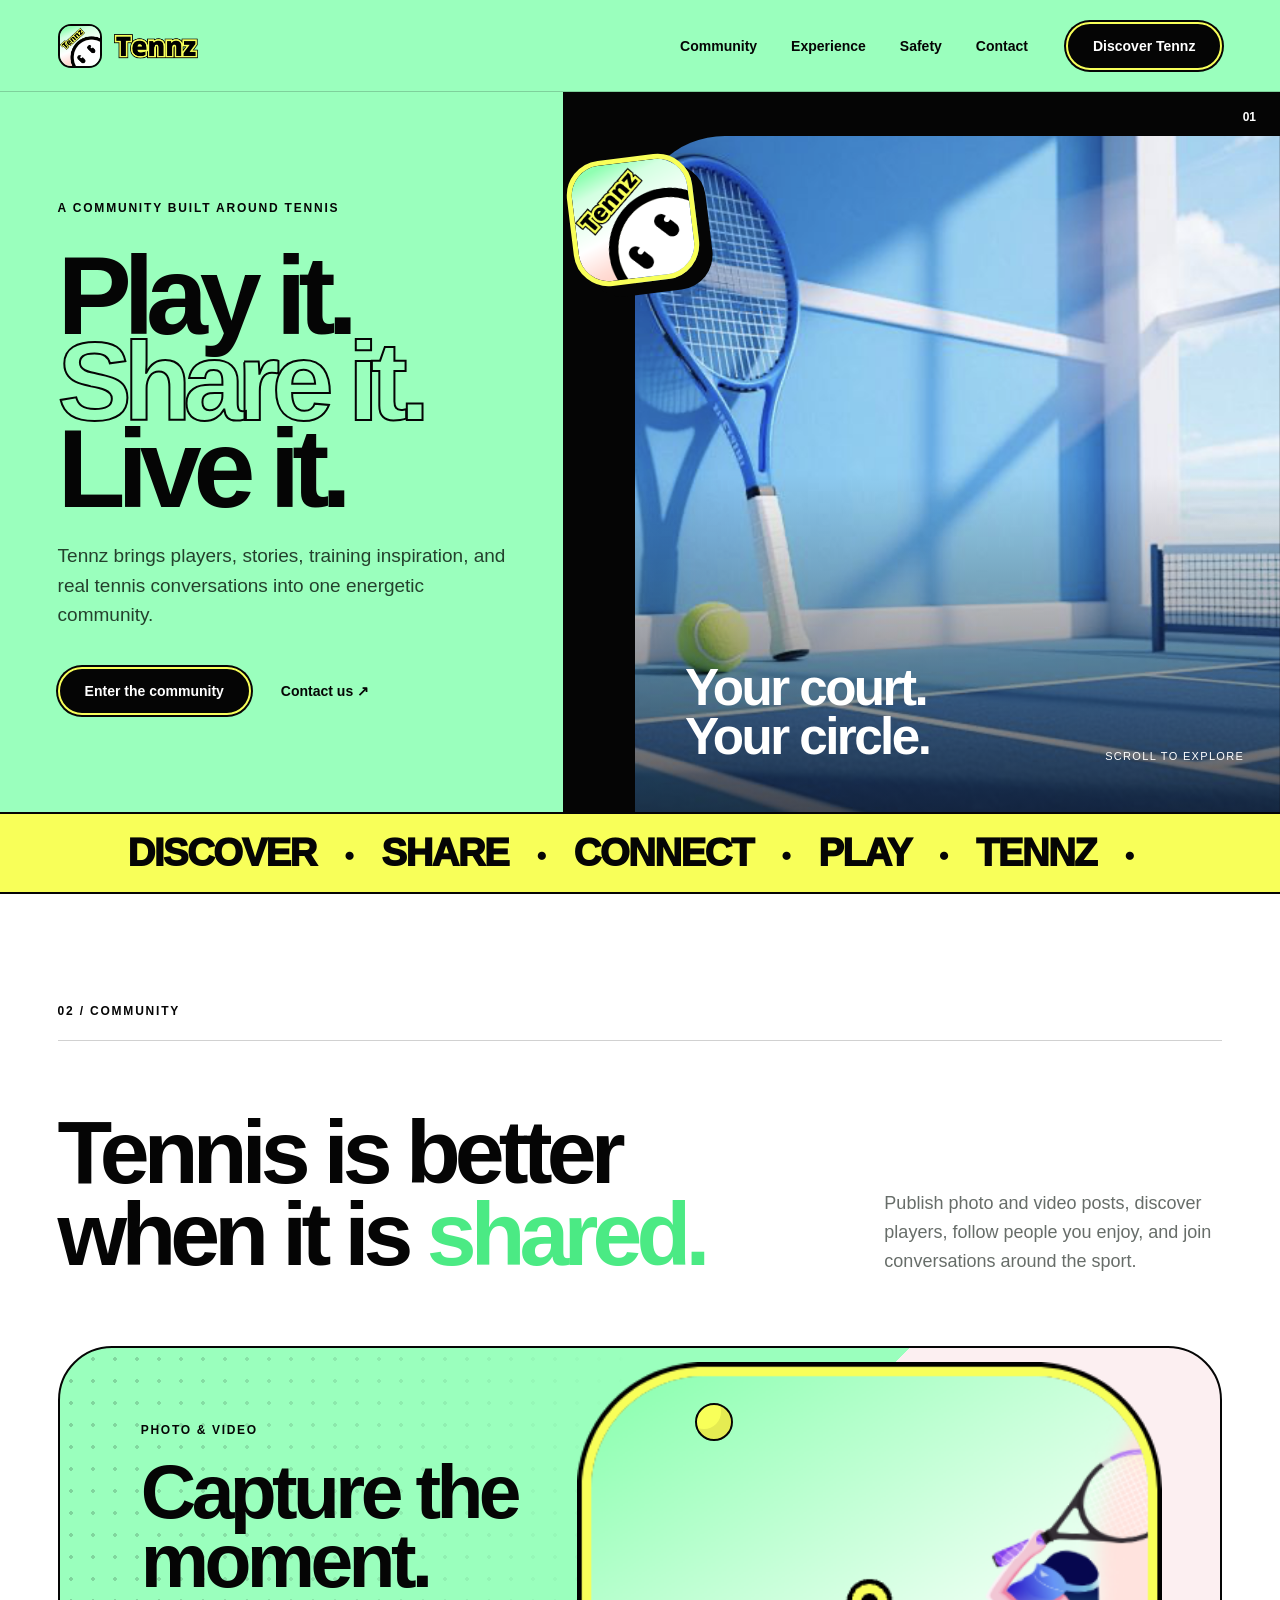
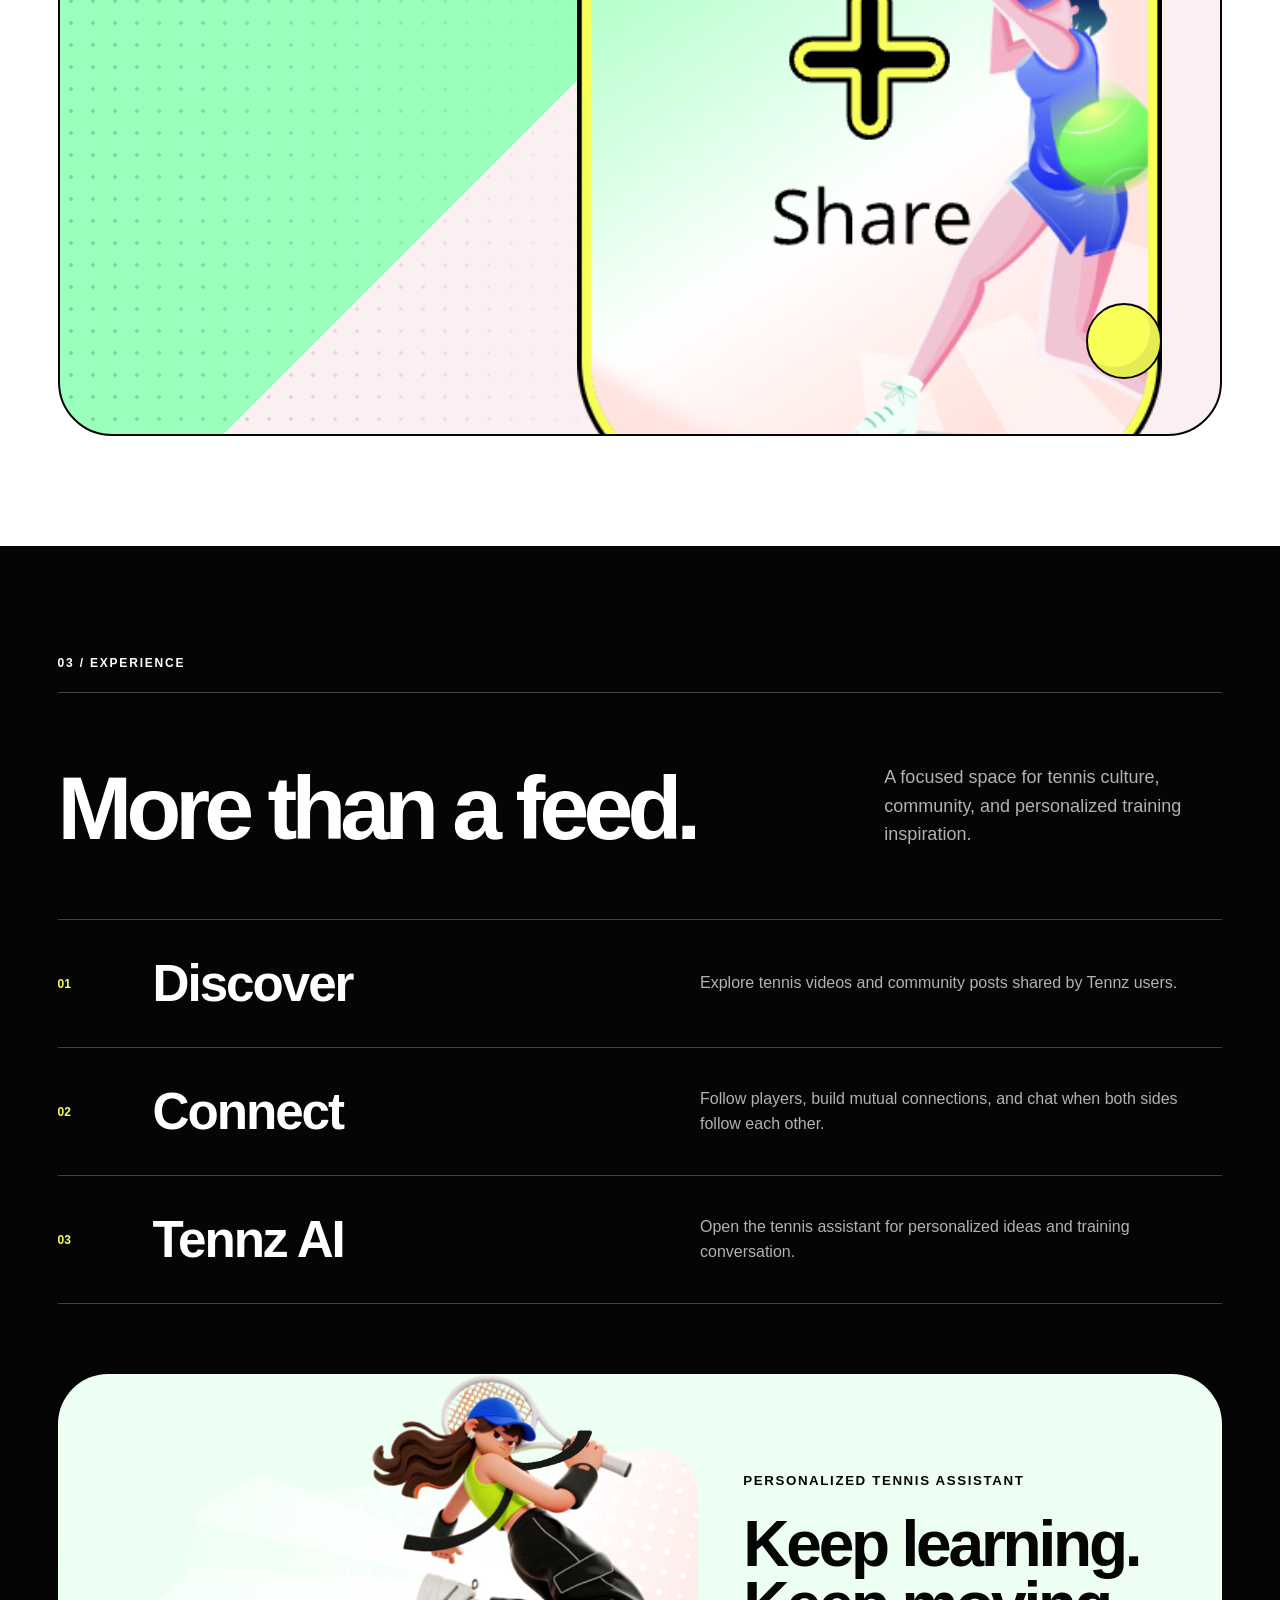
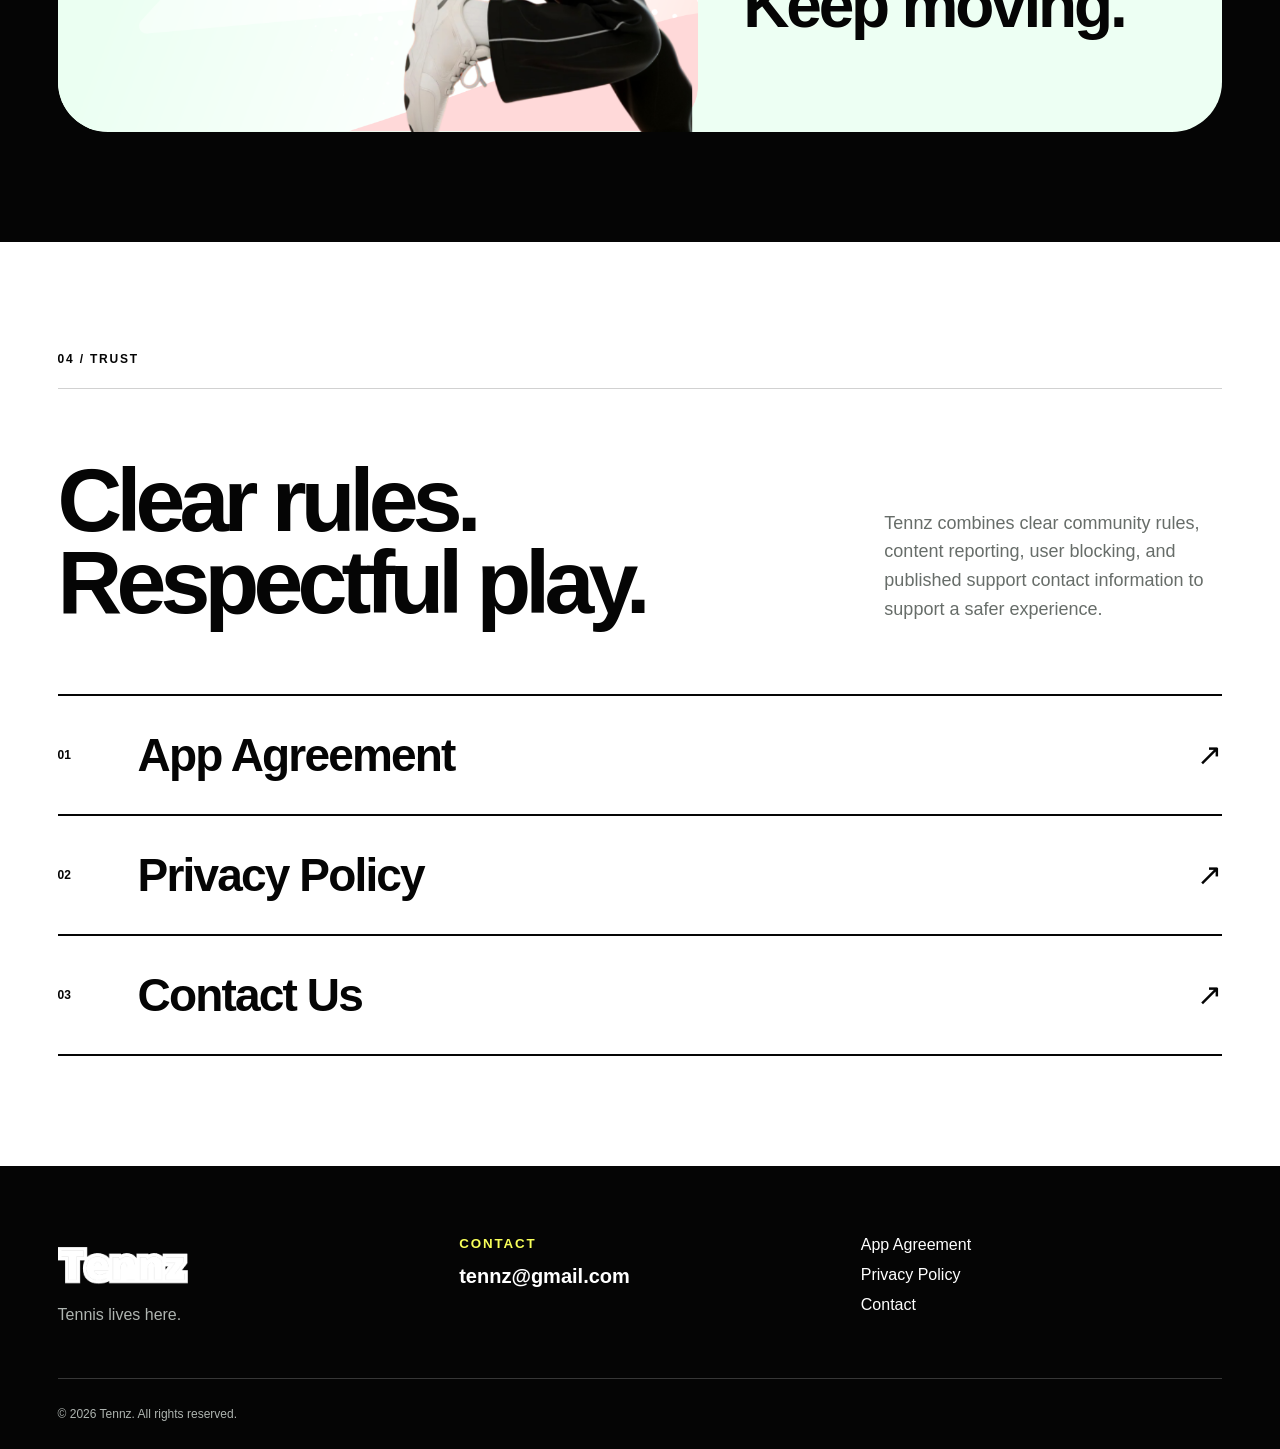
==== commit 4a0a099b: "1" ====
--- a/index.html
+++ b/index.html
@@ -24,11 +24,11 @@
     </section>
     <section class="experience" id="experience">
       <div class="section-index light">03 / EXPERIENCE</div><div class="experience-head"><h2>More than a feed.</h2><p>A focused space for tennis culture, community, and personalized training inspiration.</p></div>
-      <div class="feature-list"><article><span>01</span><h3>Discover</h3><p>Explore tennis videos and community posts from real profiles.</p></article><article><span>02</span><h3>Connect</h3><p>Follow players, build mutual connections, and chat when both sides follow each other.</p></article><article><span>03</span><h3>Tennz AI</h3><p>Open the tennis assistant for personalized ideas and training conversation.</p></article></div>
+      <div class="feature-list"><article><span>01</span><h3>Discover</h3><p>Explore tennis videos and community posts shared by Tennz users.</p></article><article><span>02</span><h3>Connect</h3><p>Follow players, build mutual connections, and chat when both sides follow each other.</p></article><article><span>03</span><h3>Tennz AI</h3><p>Open the tennis assistant for personalized ideas and training conversation.</p></article></div>
       <div class="ai-strip"><img src="./assets/tennz_ai_banner.png" alt="Tennz AI tennis assistant"><div><small>PERSONALIZED TENNIS ASSISTANT</small><strong>Keep learning.<br>Keep moving.</strong></div></div>
     </section>
     <section class="safety" id="safety">
-      <div class="section-index">04 / TRUST</div><div class="safety-title"><h2>Clear rules.<br>Respectful play.</h2><p>Tennz includes reporting, blocking, privacy controls, and clear community standards designed to support a safer experience.</p></div>
+      <div class="section-index">04 / TRUST</div><div class="safety-title"><h2>Clear rules.<br>Respectful play.</h2><p>Tennz combines clear community rules, content reporting, user blocking, and published support contact information to support a safer experience.</p></div>
       <div class="legal-links"><a href="./users/index.html"><span>01</span><strong>App Agreement</strong><i>↗</i></a><a href="./privacy/index.html"><span>02</span><strong>Privacy Policy</strong><i>↗</i></a><a href="./contact/index.html"><span>03</span><strong>Contact Us</strong><i>↗</i></a></div>
     </section>
   </main>
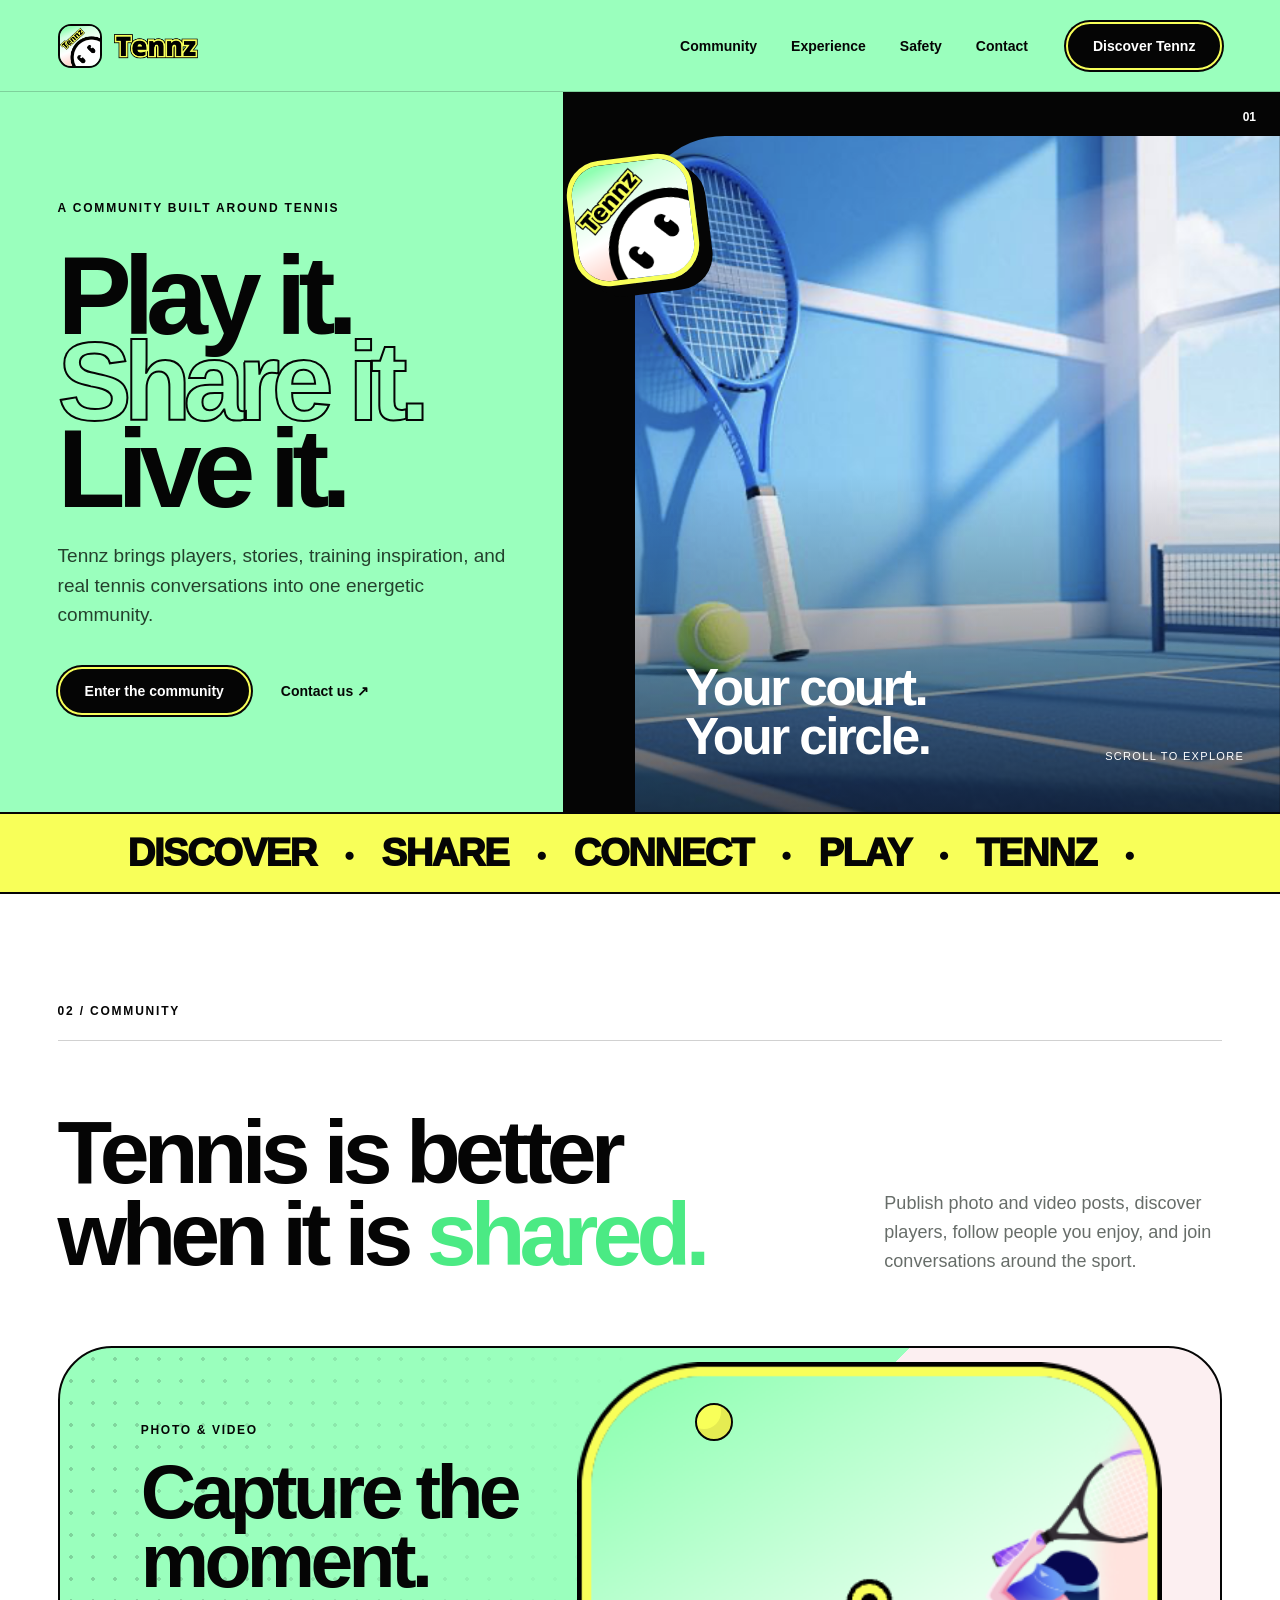
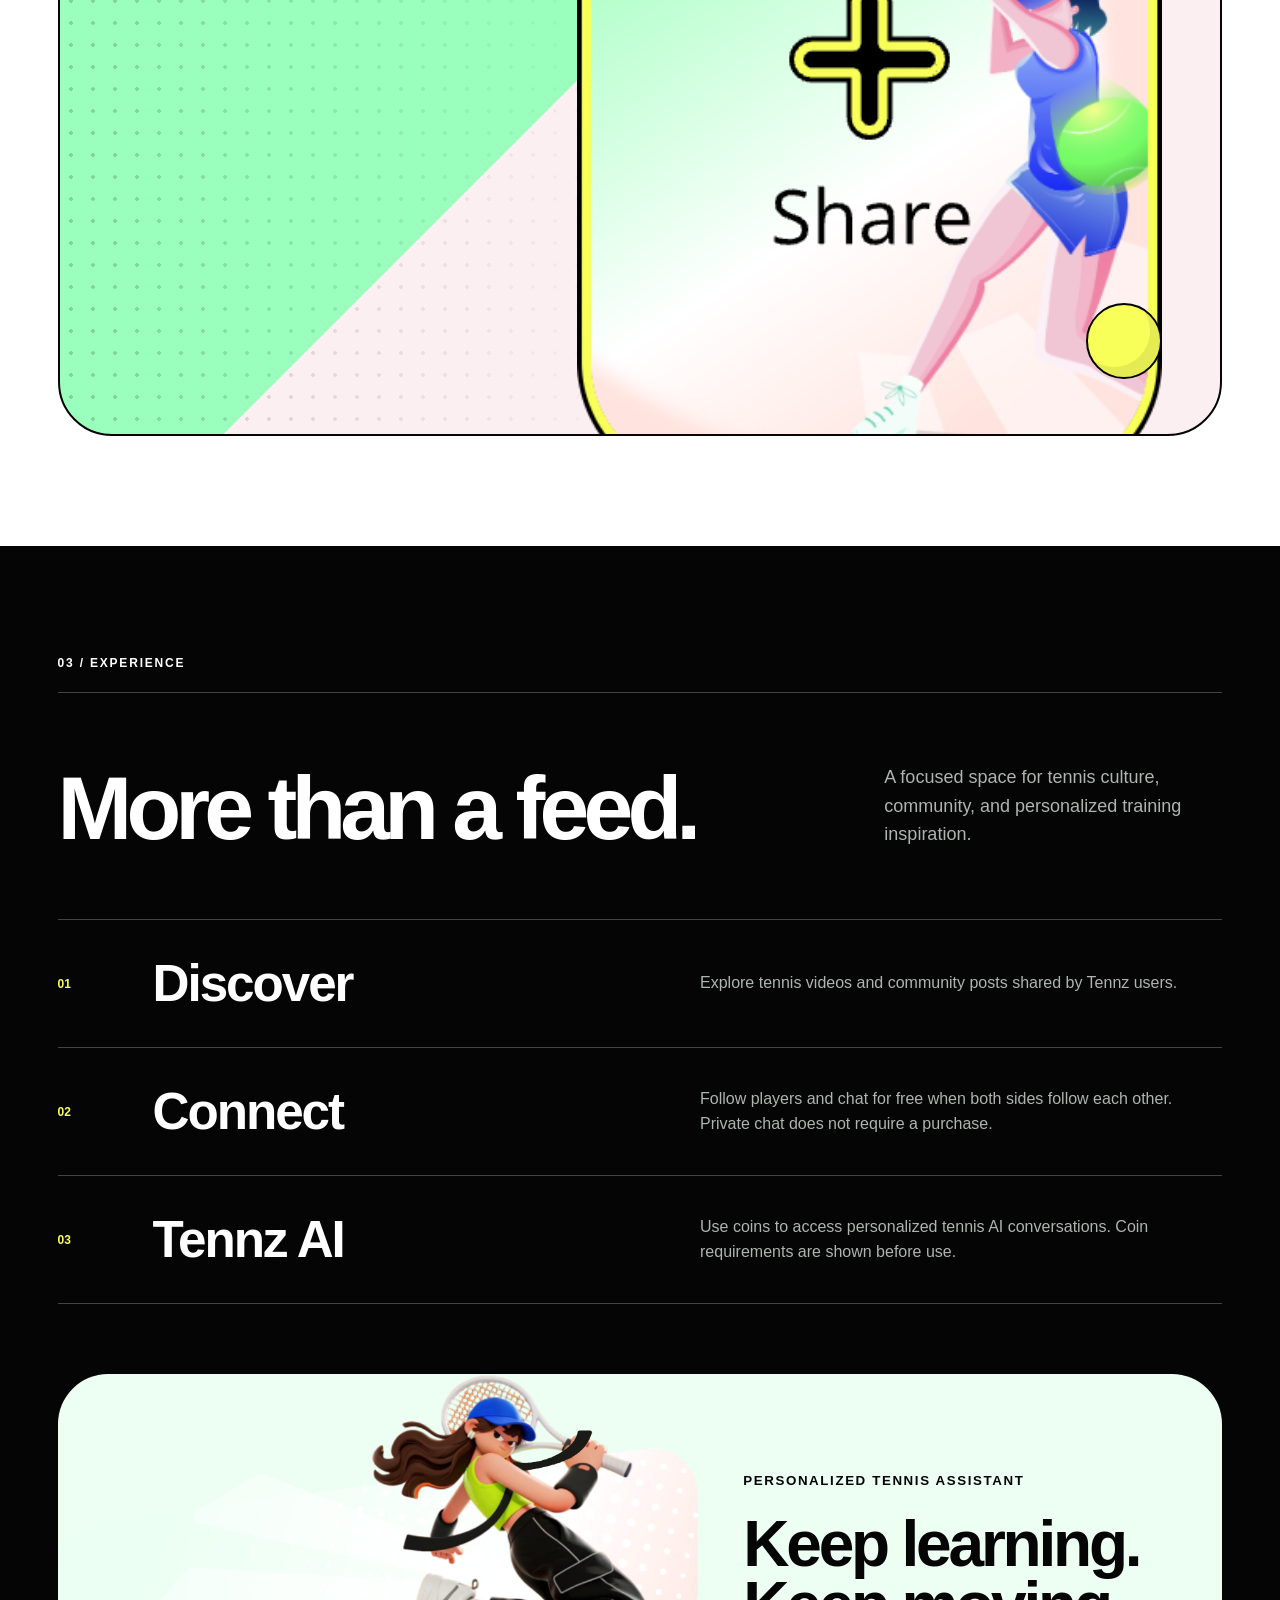
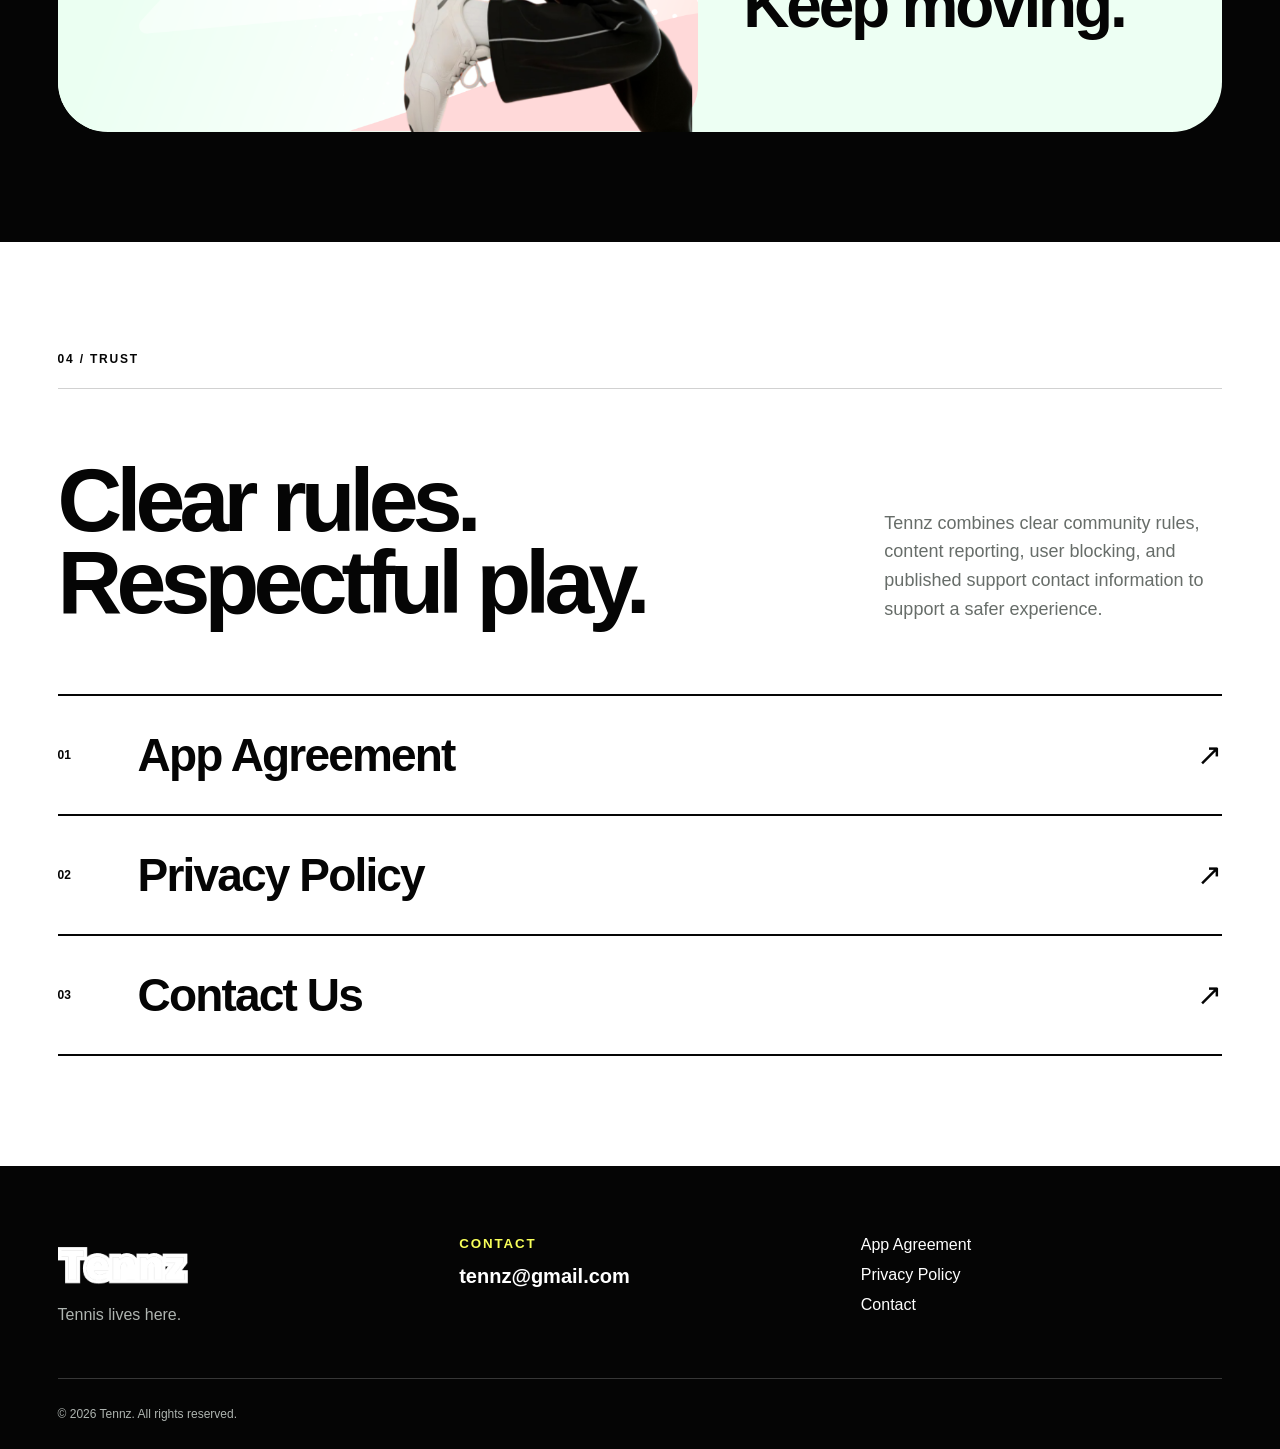
==== commit 111fbed1: "1" ====
--- a/index.html
+++ b/index.html
@@ -24,7 +24,7 @@
     </section>
     <section class="experience" id="experience">
       <div class="section-index light">03 / EXPERIENCE</div><div class="experience-head"><h2>More than a feed.</h2><p>A focused space for tennis culture, community, and personalized training inspiration.</p></div>
-      <div class="feature-list"><article><span>01</span><h3>Discover</h3><p>Explore tennis videos and community posts shared by Tennz users.</p></article><article><span>02</span><h3>Connect</h3><p>Follow players, build mutual connections, and chat when both sides follow each other.</p></article><article><span>03</span><h3>Tennz AI</h3><p>Open the tennis assistant for personalized ideas and training conversation.</p></article></div>
+      <div class="feature-list"><article><span>01</span><h3>Discover</h3><p>Explore tennis videos and community posts shared by Tennz users.</p></article><article><span>02</span><h3>Connect</h3><p>Follow players and chat for free when both sides follow each other. Private chat does not require a purchase.</p></article><article><span>03</span><h3>Tennz AI</h3><p>Use coins to access personalized tennis AI conversations. Coin requirements are shown before use.</p></article></div>
       <div class="ai-strip"><img src="./assets/tennz_ai_banner.png" alt="Tennz AI tennis assistant"><div><small>PERSONALIZED TENNIS ASSISTANT</small><strong>Keep learning.<br>Keep moving.</strong></div></div>
     </section>
     <section class="safety" id="safety">
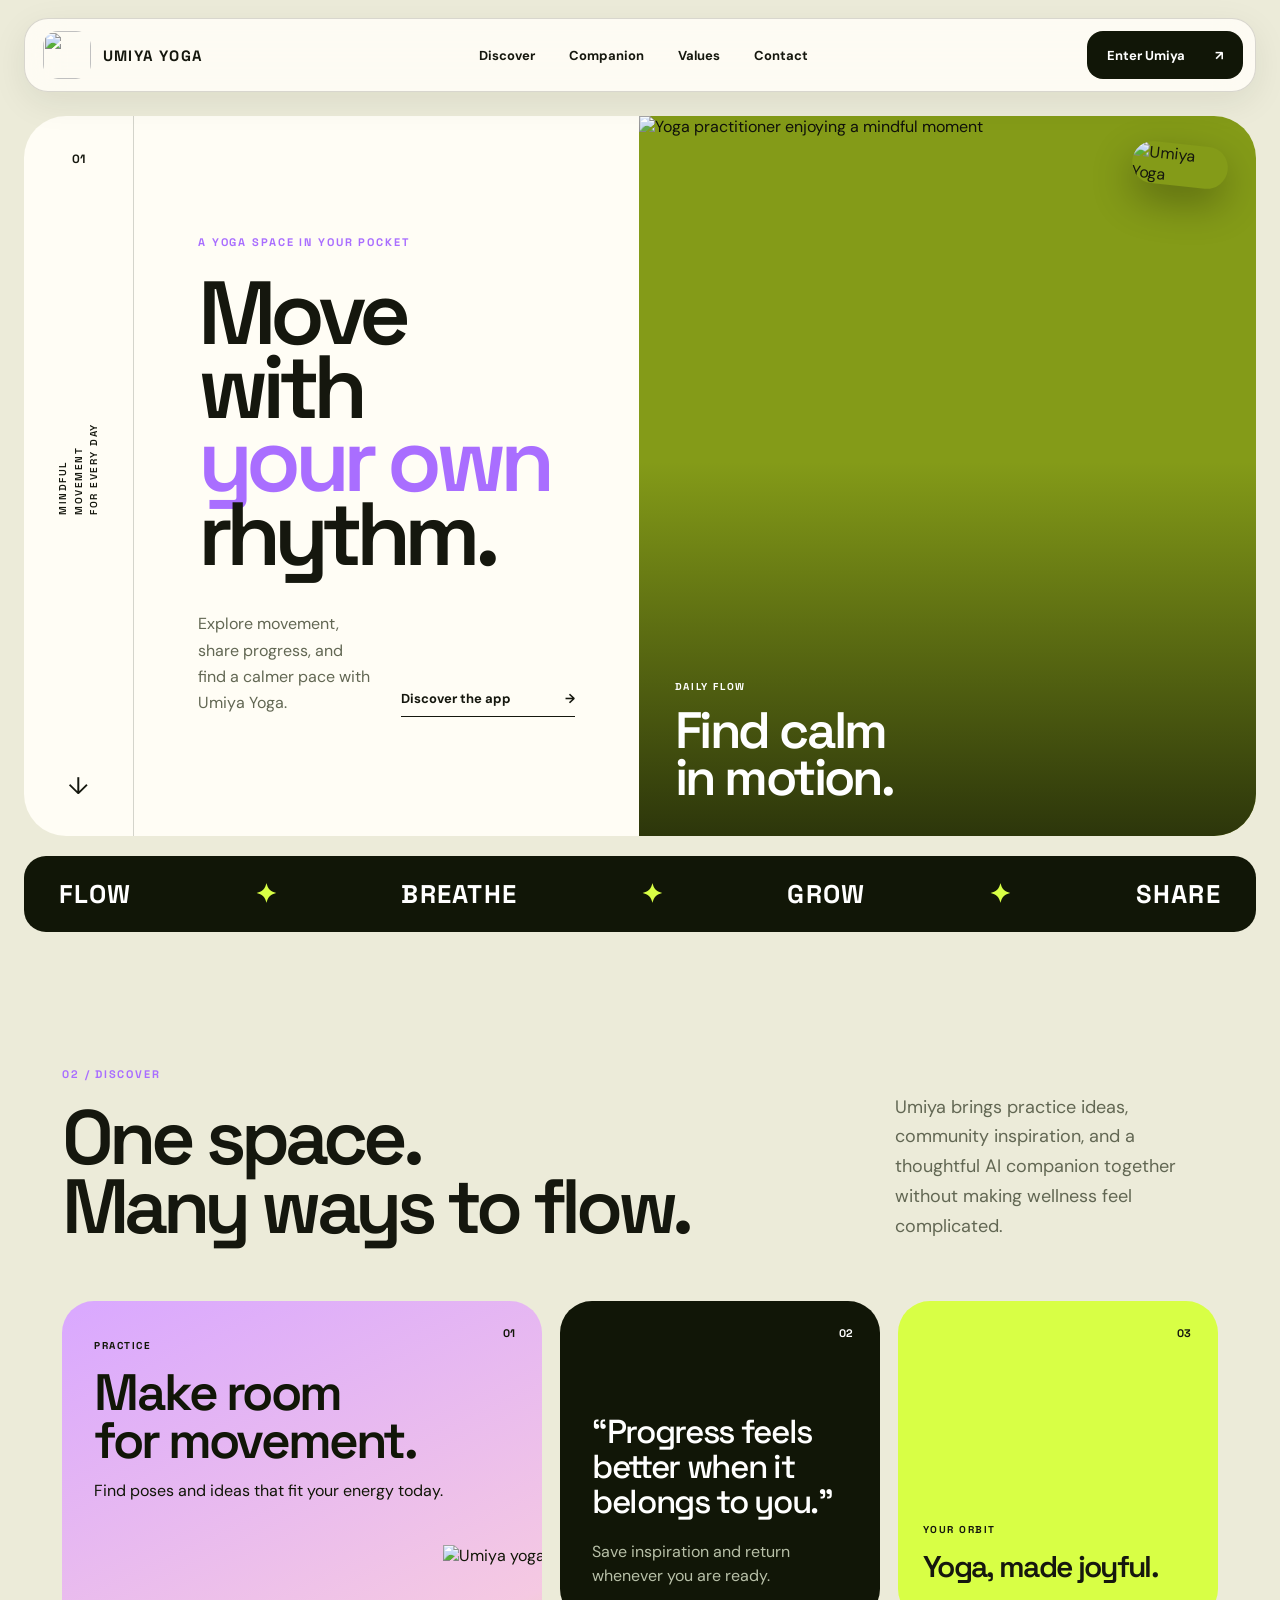
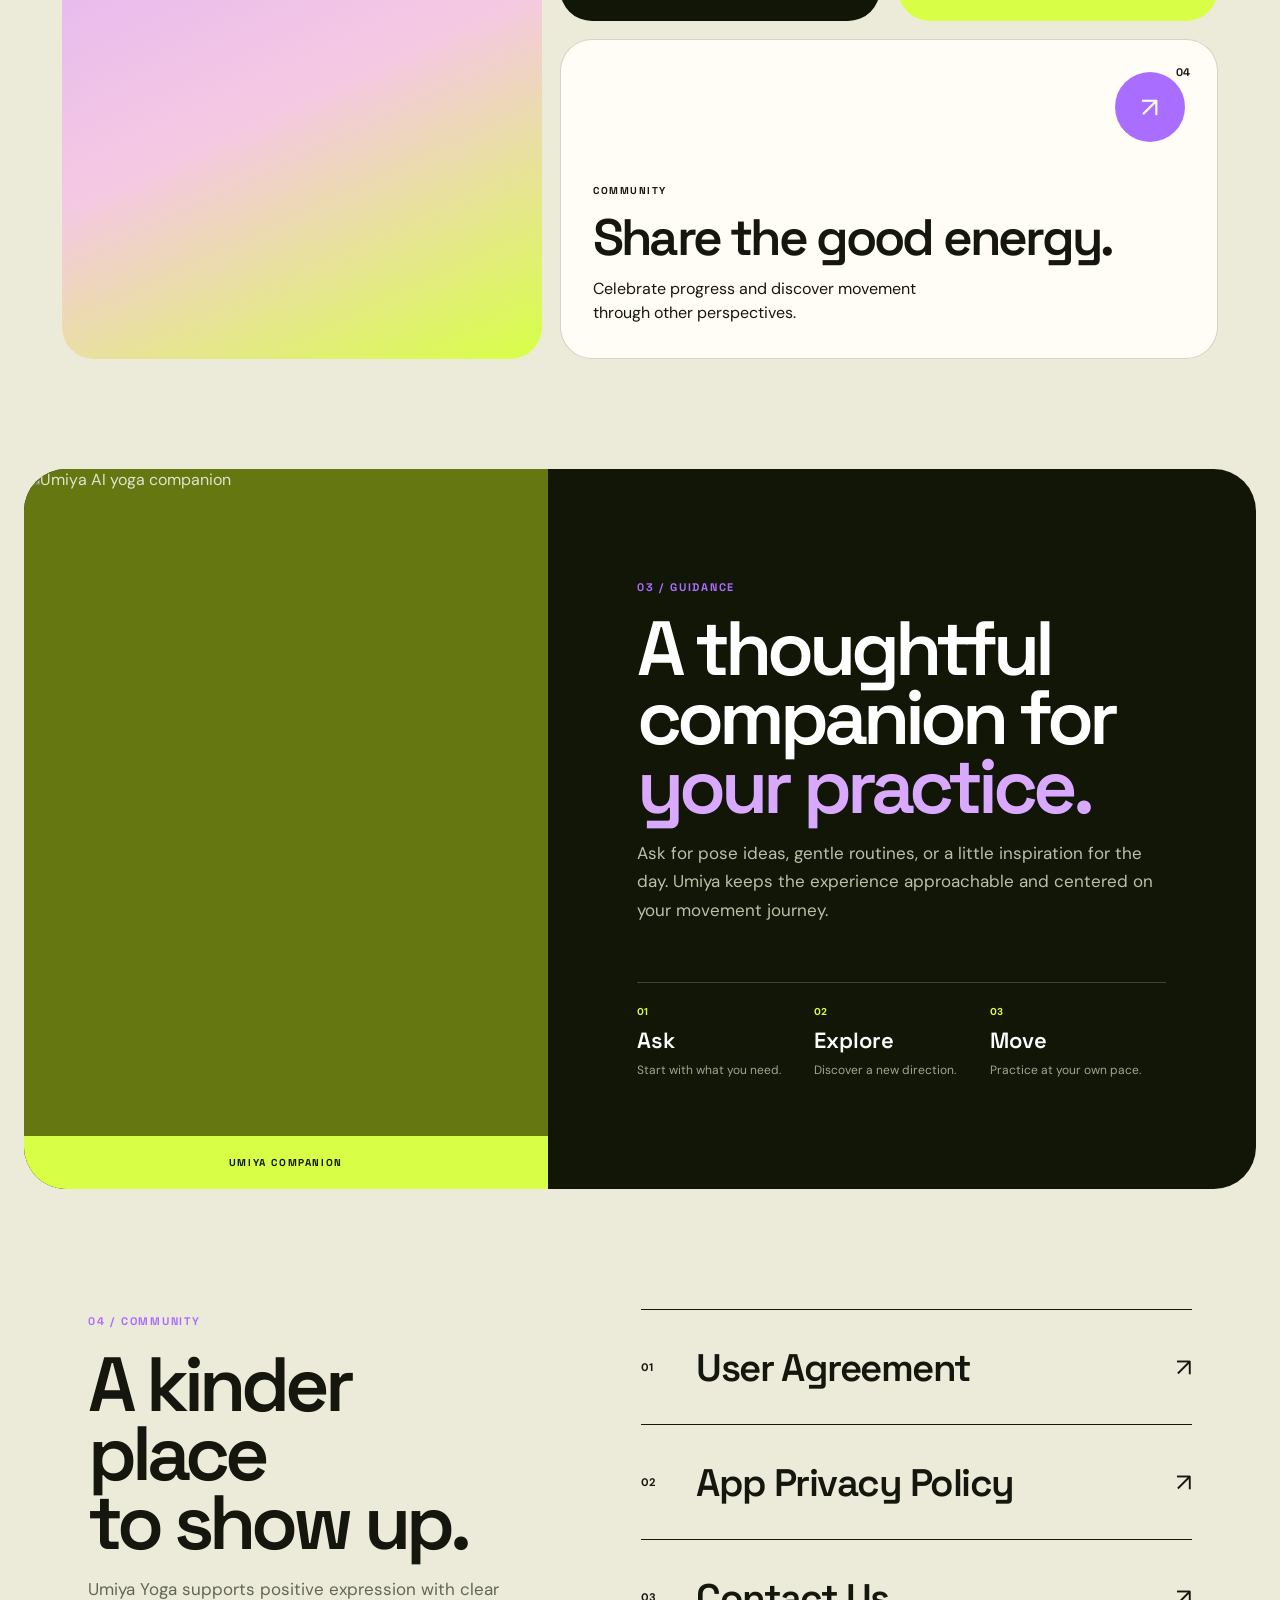
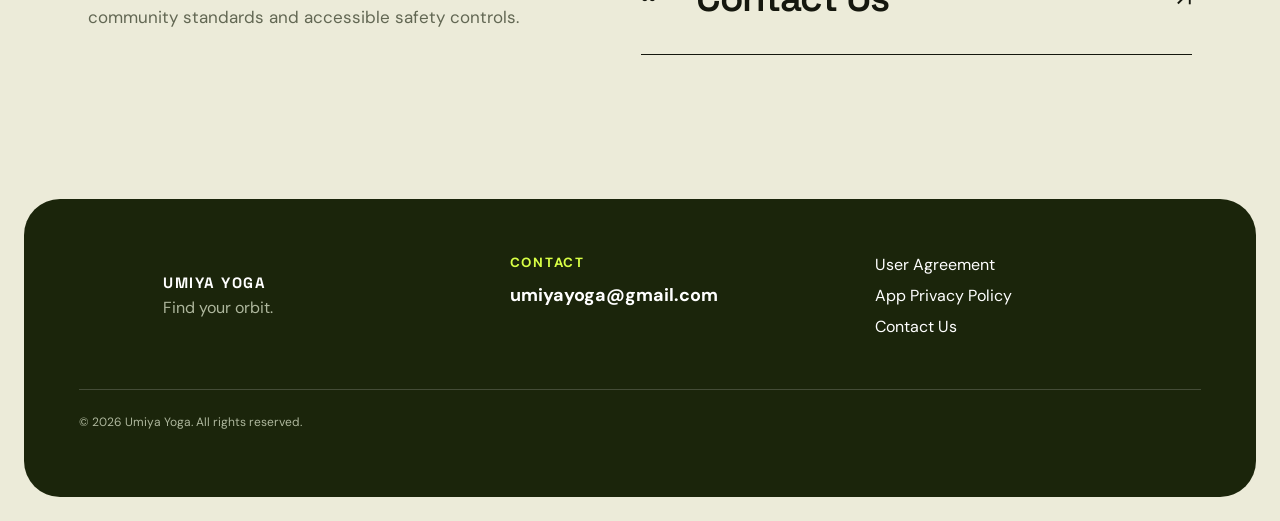
==== commit f79bfa09: "1" ====
--- a/index.html
+++ b/index.html
@@ -1,37 +1,51 @@
 <!doctype html>
 <html lang="en">
 <head>
-  <meta charset="utf-8"><meta name="viewport" content="width=device-width,initial-scale=1">
-  <meta name="description" content="Tennz is a tennis community for sharing moments, discovering players, and exploring personalized training ideas.">
-  <meta name="theme-color" content="#9affbd"><title>Tennz — Tennis lives here</title>
-  <link rel="icon" href="./assets/tennz_icon.png"><link rel="stylesheet" href="./styles.css">
+  <meta charset="utf-8">
+  <meta name="viewport" content="width=device-width,initial-scale=1">
+  <meta name="description" content="Umiya Yoga brings mindful movement, shared inspiration, and an AI yoga companion into one calm space.">
+  <meta name="theme-color" content="#ecebd9">
+  <title>Umiya Yoga — Find your orbit</title>
+  <link rel="icon" href="./assets/umiya_yoga_emblem.png">
+  <link rel="stylesheet" href="./styles.css">
 </head>
-<body>
-  <header class="topbar">
-    <a class="brand" href="./index.html" aria-label="Tennz home"><img src="./assets/tennz_icon.png" alt=""><img class="wordmark" src="./assets/tennz_wordmark.png" alt="Tennz"></a>
-    <nav class="nav" aria-label="Main navigation"><a href="#community">Community</a><a href="#experience">Experience</a><a href="#safety">Safety</a><a href="./contact/index.html">Contact</a></nav>
-    <a class="pill pill-dark" href="#experience">Discover Tennz</a>
+<body class="home-shell">
+  <header class="home-topbar">
+    <a class="home-brand" href="./index.html" aria-label="Umiya Yoga home"><img src="./assets/umiya_yoga_brand_mark.png" alt=""><span>UMIYA YOGA</span></a>
+    <nav class="home-nav" aria-label="Main navigation"><a href="#discover">Discover</a><a href="#companion">Companion</a><a href="#values">Values</a><a href="./contact/index.html">Contact</a></nav>
+    <a class="home-menu-action" href="#discover">Enter Umiya <span>↗</span></a>
   </header>
-  <main>
-    <section class="hero">
-      <div class="hero-text"><p class="overline">A community built around tennis</p><h1>Play it.<br><span>Share it.</span><br>Live it.</h1><p class="lead">Tennz brings players, stories, training inspiration, and real tennis conversations into one energetic community.</p><div class="actions"><a class="pill pill-dark" href="#community">Enter the community</a><a class="text-link" href="./contact/index.html">Contact us <span>↗</span></a></div></div>
-      <div class="hero-visual"><div class="hero-number">01</div><div class="hero-photo"><img src="./assets/tennz_court.png" alt="A blue tennis court with a racket and ball"></div><img class="hero-mark" src="./assets/tennz_icon.png" alt="Tennz app icon"><div class="hero-caption"><strong>Your court.<br>Your circle.</strong><span>Scroll to explore</span></div></div>
+
+  <main class="home-main">
+    <section class="editorial-hero">
+      <aside class="hero-rail"><span>01</span><p>MINDFUL<br>MOVEMENT<br>FOR EVERY DAY</p><i>↓</i></aside>
+      <div class="hero-statement"><p class="home-kicker">A YOGA SPACE IN YOUR POCKET</p><h1>Move with<br><em>your own</em><br>rhythm.</h1><div class="hero-summary"><p>Explore movement, share progress, and find a calmer pace with Umiya Yoga.</p><a href="#discover">Discover the app <span>→</span></a></div></div>
+      <figure class="hero-portrait"><img src="./assets/umiya_yoga_welcome_portrait.png" alt="Yoga practitioner enjoying a mindful moment"><figcaption><span>DAILY FLOW</span><strong>Find calm<br>in motion.</strong></figcaption><img class="hero-badge" src="./assets/umiya_yoga_brand_mark.png" alt="Umiya Yoga"></figure>
     </section>
-    <section class="ticker" aria-label="Tennz highlights"><div>DISCOVER <i>●</i> SHARE <i>●</i> CONNECT <i>●</i> PLAY <i>●</i> TENNZ <i>●</i></div></section>
-    <section class="community" id="community">
-      <div class="section-index">02 / COMMUNITY</div><div class="community-copy"><h2>Tennis is better<br>when it is <em>shared.</em></h2><p>Publish photo and video posts, discover players, follow people you enjoy, and join conversations around the sport.</p></div>
-      <div class="community-stage"><img class="share-art" src="./assets/tennz_share.png" alt="Tennis player illustration"><div class="stage-copy"><span>PHOTO &amp; VIDEO</span><strong>Capture the<br>moment.</strong></div><div class="ball ball-one"></div><div class="ball ball-two"></div></div>
+
+    <section class="mini-manifesto"><span>FLOW</span><i>✦</i><span>BREATHE</span><i>✦</i><span>GROW</span><i>✦</i><span>SHARE</span></section>
+
+    <section class="bento-section" id="discover">
+      <header class="bento-heading"><div><span>02 / DISCOVER</span><h2>One space.<br>Many ways to flow.</h2></div><p>Umiya brings practice ideas, community inspiration, and a thoughtful AI companion together without making wellness feel complicated.</p></header>
+      <div class="bento-grid">
+        <article class="bento-card bento-practice"><span class="card-number">01</span><div><small>PRACTICE</small><h3>Make room<br>for movement.</h3><p>Find poses and ideas that fit your energy today.</p></div><img src="./assets/umiya_yoga_guide_intro.png" alt="Umiya yoga guide"></article>
+        <article class="bento-card bento-note"><span class="card-number">02</span><blockquote>“Progress feels better when it belongs to you.”</blockquote><p>Save inspiration and return whenever you are ready.</p></article>
+        <article class="bento-card bento-orbit"><span class="card-number">03</span><img src="./assets/umiya_yoga_brand_mark.png" alt=""><div><small>YOUR ORBIT</small><h3>Yoga, made joyful.</h3></div></article>
+        <article class="bento-card bento-share"><span class="card-number">04</span><div><small>COMMUNITY</small><h3>Share the good energy.</h3><p>Celebrate progress and discover movement through other perspectives.</p></div><span class="share-symbol">↗</span></article>
+      </div>
     </section>
-    <section class="experience" id="experience">
-      <div class="section-index light">03 / EXPERIENCE</div><div class="experience-head"><h2>More than a feed.</h2><p>A focused space for tennis culture, community, and personalized training inspiration.</p></div>
-      <div class="feature-list"><article><span>01</span><h3>Discover</h3><p>Explore tennis videos and community posts shared by Tennz users.</p></article><article><span>02</span><h3>Connect</h3><p>Follow players and chat for free when both sides follow each other. Private chat does not require a purchase.</p></article><article><span>03</span><h3>Tennz AI</h3><p>Use coins to access personalized tennis AI conversations. Coin requirements are shown before use.</p></article></div>
-      <div class="ai-strip"><img src="./assets/tennz_ai_banner.png" alt="Tennz AI tennis assistant"><div><small>PERSONALIZED TENNIS ASSISTANT</small><strong>Keep learning.<br>Keep moving.</strong></div></div>
+
+    <section class="companion-story" id="companion">
+      <div class="story-image"><img src="./assets/umiya_yoga_guide_header.png" alt="Umiya AI yoga companion"><span>UMIYA COMPANION</span></div>
+      <div class="story-copy"><span>03 / GUIDANCE</span><h2>A thoughtful<br>companion for<br><em>your practice.</em></h2><p>Ask for pose ideas, gentle routines, or a little inspiration for the day. Umiya keeps the experience approachable and centered on your movement journey.</p><div class="story-points"><div><b>01</b><strong>Ask</strong><span>Start with what you need.</span></div><div><b>02</b><strong>Explore</strong><span>Discover a new direction.</span></div><div><b>03</b><strong>Move</strong><span>Practice at your own pace.</span></div></div></div>
     </section>
-    <section class="safety" id="safety">
-      <div class="section-index">04 / TRUST</div><div class="safety-title"><h2>Clear rules.<br>Respectful play.</h2><p>Tennz combines clear community rules, content reporting, user blocking, and published support contact information to support a safer experience.</p></div>
-      <div class="legal-links"><a href="./users/index.html"><span>01</span><strong>App Agreement</strong><i>↗</i></a><a href="./privacy/index.html"><span>02</span><strong>Privacy Policy</strong><i>↗</i></a><a href="./contact/index.html"><span>03</span><strong>Contact Us</strong><i>↗</i></a></div>
+
+    <section class="values-panel" id="values">
+      <div class="values-intro"><span>04 / COMMUNITY</span><h2>A kinder place<br>to show up.</h2><p>Umiya Yoga supports positive expression with clear community standards and accessible safety controls.</p></div>
+      <div class="values-links"><a href="./users/index.html"><span>01</span><strong>User Agreement</strong><i>↗</i></a><a href="./privacy/index.html"><span>02</span><strong>App Privacy Policy</strong><i>↗</i></a><a href="./contact/index.html"><span>03</span><strong>Contact Us</strong><i>↗</i></a></div>
     </section>
   </main>
-  <footer class="footer"><div><img src="./assets/tennz_wordmark.png" alt="Tennz"><p>Tennis lives here.</p></div><div><small>CONTACT</small><a href="mailto:tennz@gmail.com">tennz@gmail.com</a></div><nav><a href="./users/index.html">App Agreement</a><a href="./privacy/index.html">Privacy Policy</a><a href="./contact/index.html">Contact</a></nav><p class="copyright">© 2026 Tennz. All rights reserved.</p></footer>
+
+  <footer class="home-footer"><div class="home-footer-mark"><img src="./assets/umiya_yoga_brand_mark.png" alt=""><div><strong>UMIYA YOGA</strong><span>Find your orbit.</span></div></div><div><small>CONTACT</small><a href="mailto:umiyayoga@gmail.com">umiyayoga@gmail.com</a></div><nav><a href="./users/index.html">User Agreement</a><a href="./privacy/index.html">App Privacy Policy</a><a href="./contact/index.html">Contact Us</a></nav><p>© 2026 Umiya Yoga. All rights reserved.</p></footer>
 </body>
 </html>
--- a/styles.css
+++ b/styles.css
@@ -1,9 +1,19 @@
-:root{--mint:#9affbd;--green:#4bea84;--yellow:#f8ff59;--ink:#050505;--paper:#fff;--soft:#eff9f2;--grey:#676d69;--line:rgba(5,5,5,.18)}
-*{box-sizing:border-box}html{scroll-behavior:smooth;overflow-x:hidden}body{margin:0;overflow-x:hidden;color:var(--ink);font-family:Inter,"SF Pro Display","SF Pro Text",-apple-system,BlinkMacSystemFont,"Segoe UI",sans-serif;background:var(--paper)}a{color:inherit;text-decoration:none}img{display:block;max-width:100%}.topbar{position:relative;z-index:10;display:flex;align-items:center;min-height:92px;padding:0 4.5vw;border-bottom:1px solid var(--line);background:var(--mint)}.brand{display:flex;align-items:center;gap:12px}.brand>img:first-child{width:44px;height:44px;border:2px solid var(--ink);border-radius:13px}.brand .wordmark{width:84px}.nav{display:flex;gap:34px;margin-left:auto;margin-right:38px;font-size:14px;font-weight:750}.nav a,.text-link{position:relative}.nav a:after,.text-link:after{position:absolute;right:0;bottom:-5px;left:0;height:2px;background:var(--ink);content:"";transform:scaleX(0);transform-origin:left;transition:transform .2s}.nav a:hover:after,.nav a:focus-visible:after,.text-link:hover:after,.text-link:focus-visible:after{transform:scaleX(1)}.pill{display:inline-flex;min-height:48px;align-items:center;justify-content:center;padding:0 25px;border:2px solid var(--yellow);border-radius:999px;font-size:14px;font-weight:800;box-shadow:0 0 0 2px var(--ink);transition:transform .18s}.pill:hover,.pill:focus-visible{transform:translateY(-2px);outline:none}.pill-dark{color:#fff;background:var(--ink)}
-.hero{display:grid;min-height:720px;grid-template-columns:44% 56%;background:var(--mint)}.hero-text{display:flex;flex-direction:column;justify-content:center;padding:70px 4.5vw}.overline,.section-index{font-size:12px;font-weight:900;letter-spacing:.15em;text-transform:uppercase}.hero h1{margin:26px 0 28px;font-size:clamp(68px,8.7vw,142px);line-height:.78;letter-spacing:-.075em}.hero h1 span{-webkit-text-stroke:2px var(--ink);color:transparent}.lead{max-width:550px;margin:0;color:#24412d;font-size:19px;line-height:1.55}.actions{display:flex;align-items:center;gap:30px;margin-top:38px}.text-link{font-size:14px;font-weight:850}.hero-visual{position:relative;min-height:720px;overflow:hidden;background:var(--ink)}.hero-photo{position:absolute;inset:44px 0 0 10%;overflow:hidden;border-radius:90px 0 0}.hero-photo:after{position:absolute;inset:0;background:linear-gradient(180deg,transparent 50%,rgba(5,5,5,.65));content:""}.hero-photo img{width:100%;height:100%;object-fit:cover;object-position:center 52%}.hero-mark{position:absolute;top:9%;left:1%;width:126px;border:5px solid var(--yellow);border-radius:35px;transform:rotate(-7deg);box-shadow:12px 12px 0 var(--ink)}.hero-number{position:absolute;z-index:2;top:18px;right:24px;color:#fff;font-size:12px;font-weight:800}.hero-caption{position:absolute;z-index:2;right:5%;bottom:7%;left:17%;display:flex;align-items:flex-end;justify-content:space-between;color:#fff}.hero-caption strong{font-size:clamp(34px,4vw,62px);line-height:.96;letter-spacing:-.05em}.hero-caption span{font-size:11px;letter-spacing:.12em;text-transform:uppercase}.ticker{overflow:hidden;padding:17px 0;border-block:2px solid var(--ink);background:var(--yellow);white-space:nowrap}.ticker div{font-size:clamp(25px,3vw,42px);font-weight:950;letter-spacing:-.04em;text-align:center}.ticker i{padding:0 1.5vw;font-size:.45em;font-style:normal;vertical-align:middle}
-.community,.safety{padding:110px 4.5vw}.section-index{padding-bottom:22px;border-bottom:1px solid var(--line)}.community-copy,.experience-head,.safety-title{display:grid;grid-template-columns:1.5fr .7fr;align-items:end;gap:8vw;padding:70px 0}.community-copy h2,.experience h2,.safety h2,.legal-hero h1{margin:0;font-size:clamp(52px,7vw,108px);line-height:.92;letter-spacing:-.065em}.community-copy h2 em{color:var(--green);font-style:normal}.community-copy p,.experience-head p,.safety-title p{margin:0;color:var(--grey);font-size:18px;line-height:1.6}.community-stage{position:relative;height:min(64vw,690px);min-height:460px;overflow:hidden;border:2px solid var(--ink);border-radius:54px;background:linear-gradient(135deg,var(--mint) 0 46%,#fceff1 46%)}.community-stage:before{position:absolute;inset:0;background-image:radial-gradient(rgba(5,5,5,.18) 2px,transparent 2px);background-size:22px 22px;content:"";mask-image:linear-gradient(90deg,#000,transparent 50%)}.share-art{position:absolute;right:5%;bottom:-8%;height:106%;object-fit:contain}.stage-copy{position:absolute;z-index:2;top:11%;left:7%;display:flex;flex-direction:column;gap:20px}.stage-copy span{font-size:12px;font-weight:900;letter-spacing:.14em}.stage-copy strong{font-size:clamp(42px,6vw,92px);line-height:.9;letter-spacing:-.06em}.ball{position:absolute;border:2px solid var(--ink);border-radius:50%;background:var(--yellow);box-shadow:inset -10px -10px 0 rgba(0,0,0,.08)}.ball-one{right:5%;bottom:8%;width:76px;height:76px}.ball-two{top:8%;right:42%;width:38px;height:38px}
-.experience{padding:110px 4.5vw;color:#fff;background:var(--ink)}.section-index.light{border-color:rgba(255,255,255,.25)}.experience-head p{color:#aeb4b0}.feature-list{border-top:1px solid rgba(255,255,255,.25)}.feature-list article{display:grid;grid-template-columns:70px 1fr 1fr;align-items:center;gap:25px;padding:34px 0;border-bottom:1px solid rgba(255,255,255,.25)}.feature-list span{color:var(--yellow);font-size:12px;font-weight:900}.feature-list h3{margin:0;font-size:clamp(30px,4vw,60px);letter-spacing:-.04em}.feature-list p{max-width:570px;margin:0;color:#aeb4b0;font-size:16px;line-height:1.55}.ai-strip{display:grid;min-height:350px;grid-template-columns:1.1fr .9fr;align-items:center;margin-top:70px;overflow:hidden;border-radius:50px;color:var(--ink);background:#edfff3}.ai-strip img{width:100%;height:100%;object-fit:cover}.ai-strip div{padding:45px}.ai-strip small{font-weight:900;letter-spacing:.12em}.ai-strip strong{display:block;margin-top:25px;font-size:clamp(38px,5vw,72px);line-height:.95;letter-spacing:-.05em}
-.legal-links{border-top:2px solid var(--ink)}.legal-links a{display:grid;grid-template-columns:80px 1fr auto;align-items:center;min-height:120px;border-bottom:2px solid var(--ink);transition:padding .2s,background .2s}.legal-links a:hover,.legal-links a:focus-visible{padding-inline:22px;background:var(--yellow);outline:none}.legal-links span{font-size:12px;font-weight:900}.legal-links strong{font-size:clamp(26px,4vw,46px);letter-spacing:-.04em}.legal-links i{font-size:30px;font-style:normal}.footer{display:grid;grid-template-columns:1fr 1fr 1fr;gap:40px;padding:70px 4.5vw 28px;color:#fff;background:var(--ink)}.footer img{width:130px;filter:brightness(0) invert(1)}.footer p{margin:14px 0 0;color:#aeb4b0}.footer small{display:block;margin-bottom:14px;color:var(--yellow);font-weight:900;letter-spacing:.14em}.footer>div>a{font-size:20px;font-weight:800}.footer nav{display:flex;flex-direction:column;gap:12px;align-items:flex-start}.footer nav a:hover{text-decoration:underline}.copyright{grid-column:1/-1;padding-top:28px;border-top:1px solid rgba(255,255,255,.2);font-size:12px}
-.legal-body{background:var(--soft)}.legal-topbar{background:var(--paper)}.legal-main{width:min(1180px,91%);margin:auto;padding-bottom:100px}.legal-hero{padding:90px 0 60px}.legal-hero .overline{display:block;margin-bottom:26px}.legal-hero p:last-child{max-width:720px;margin:28px 0 0;color:var(--grey);font-size:19px;line-height:1.6}.legal-layout{display:grid;grid-template-columns:260px minmax(0,1fr);gap:55px;align-items:start}.legal-aside{position:sticky;top:30px;padding:25px;border:2px solid var(--ink);border-radius:25px;background:var(--yellow)}.legal-aside strong{display:block;font-size:14px}.legal-aside span{display:block;margin-top:8px;font-size:13px;color:#444}.legal-document{padding:55px 65px;border:2px solid var(--ink);border-radius:36px;background:#fff;box-shadow:12px 12px 0 var(--mint)}.legal-document h2{margin:50px 0 14px;font-size:28px;letter-spacing:-.03em}.legal-document h2:first-child{margin-top:0}.legal-document h3{margin:30px 0 10px;font-size:19px}.legal-document p,.legal-document li{color:#3f4541;font-size:15.5px;line-height:1.75}.legal-document ul{padding-left:22px}.legal-document a{text-decoration:underline;font-weight:750}.notice{padding:20px 22px;border-left:5px solid var(--green);background:var(--soft)}.contact-card{display:grid;grid-template-columns:1fr auto;align-items:center;gap:40px;padding:55px 60px;border:2px solid var(--ink);border-radius:36px;background:var(--mint);box-shadow:12px 12px 0 var(--yellow)}.contact-card h2{margin:10px 0 14px;font-size:clamp(36px,5vw,70px);line-height:.95;letter-spacing:-.05em}.contact-card p{max-width:620px;margin:0;color:#285137;line-height:1.6}.contact-grid{display:grid;grid-template-columns:repeat(3,1fr);gap:18px;margin-top:50px}.contact-grid article{padding:28px;border:2px solid var(--ink);border-radius:25px;background:#fff}.contact-grid span{font-size:12px;font-weight:900}.contact-grid h3{margin:30px 0 10px;font-size:23px}.contact-grid p{margin:0;color:var(--grey);line-height:1.55}
-@media(max-width:900px){.nav{display:none}.topbar{padding-inline:22px}.topbar>.pill{margin-left:auto}.hero{grid-template-columns:1fr}.hero-text{min-height:610px;padding-inline:6vw}.hero-visual{min-height:620px}.community-copy,.experience-head,.safety-title{grid-template-columns:1fr;align-items:start}.community-stage{height:700px}.feature-list article{grid-template-columns:50px 1fr}.feature-list p{grid-column:2}.ai-strip{grid-template-columns:1fr}.ai-strip img{height:320px}.legal-layout{grid-template-columns:1fr}.legal-aside{position:static}.contact-grid{grid-template-columns:1fr}.footer{grid-template-columns:1fr 1fr}}
-@media(max-width:600px){.topbar{min-height:76px}.brand .wordmark{display:none}.topbar>.pill{min-height:42px;padding-inline:14px;font-size:12px}.hero-text{min-height:560px}.hero h1{font-size:72px}.hero-visual{min-height:530px}.hero-photo{inset:28px 0 0 5%;border-radius:54px 0 0}.hero-mark{width:90px}.hero-caption{left:12%}.community,.experience,.safety{padding:76px 20px}.community-copy,.experience-head,.safety-title{padding:48px 0}.community-stage{height:520px;min-height:0;border-radius:32px}.share-art{right:-18%;height:95%}.stage-copy strong{font-size:43px}.feature-list article{grid-template-columns:35px 1fr}.ai-strip{border-radius:30px}.ai-strip img{height:230px}.ai-strip div{padding:30px}.footer{grid-template-columns:1fr;padding:55px 22px 25px}.legal-main{width:calc(100% - 32px)}.legal-hero{padding:60px 0 40px}.legal-hero h1{font-size:54px}.legal-document{padding:32px 22px;border-radius:26px;box-shadow:7px 7px 0 var(--mint)}.contact-card{grid-template-columns:1fr;padding:38px 25px}.contact-card .pill{width:100%}}
+@import url('https://fonts.googleapis.com/css2?family=DM+Sans:wght@400;500;600;700&family=Space+Grotesk:wght@500;600;700&display=swap');
+:root{--night:#111607;--moss:#1b250b;--lime:#d8ff45;--acid:#a9cf22;--lilac:#d9a8ff;--violet:#a96eff;--cream:#f7f5e9;--paper:#fffdf5;--ink:#15170e;--muted:#626753;--line:rgba(21,23,14,.18)}
+*{box-sizing:border-box}html{scroll-behavior:smooth;overflow-x:hidden}body{margin:0;overflow-x:hidden;color:var(--ink);font-family:"DM Sans",sans-serif;background:var(--cream)}a{color:inherit;text-decoration:none}img{display:block;max-width:100%}.topbar{position:relative;z-index:20;display:flex;min-height:88px;align-items:center;padding:0 4.5vw;color:#fff;background:var(--night);border-bottom:1px solid rgba(255,255,255,.14)}.brand{display:flex;align-items:center;gap:13px}.brand img{width:48px;height:48px;border-radius:15px}.brand span{font-family:"Space Grotesk",sans-serif;font-size:18px;font-weight:700;letter-spacing:.08em}.brand i{color:var(--lime);font-style:normal}.nav{display:flex;gap:32px;margin-left:auto;margin-right:36px;font-size:14px;font-weight:600}.nav a{transition:color .2s}.nav a:hover,.nav a:focus-visible{color:var(--lime)}.orbit-button{display:inline-flex;min-height:48px;align-items:center;justify-content:center;gap:18px;padding:0 24px;border:1px solid var(--lime);border-radius:999px;font-size:14px;font-weight:700;transition:transform .2s,background .2s,color .2s}.orbit-button:hover,.orbit-button:focus-visible{color:var(--night);background:var(--lime);transform:translateY(-2px);outline:none}.orbit-button.solid{color:var(--night);background:var(--lime)}
+.hero{position:relative;display:grid;min-height:760px;grid-template-columns:48% 52%;overflow:hidden;color:#fff;background:radial-gradient(circle at 12% 18%,#405511 0,transparent 27%),var(--night)}.hero-copy{position:relative;z-index:3;display:flex;flex-direction:column;justify-content:center;padding:90px 4.5vw}.eyebrow,.section-tag{font:700 12px/1 "Space Grotesk",sans-serif;letter-spacing:.16em}.hero h1,.section-heading h2,.companion h2,.legal-hero h1{margin:25px 0 30px;font:600 clamp(64px,7.4vw,122px)/.9 "Space Grotesk",sans-serif;letter-spacing:-.07em}.hero h1 em,.companion h2 em{color:var(--lilac);font-style:normal}.hero-lead{max-width:580px;margin:0;color:#cdd4bc;font-size:18px;line-height:1.7}.hero-actions{display:flex;align-items:center;gap:28px;margin-top:38px}.quiet-link{color:#e3e7d9;font-size:13px;font-weight:700}.hero-art{position:relative;min-height:760px;overflow:hidden;background:linear-gradient(145deg,#26370c,#788d10)}.hero-person{position:absolute;inset:0;width:100%;height:100%;object-fit:cover;object-position:center 30%;mix-blend-mode:luminosity;opacity:.83}.hero-art:after{position:absolute;inset:0;background:linear-gradient(180deg,transparent 45%,rgba(17,22,7,.78));content:""}.planet-halo{position:absolute;z-index:2;top:9%;left:5%;width:74%;aspect-ratio:1;border:2px solid var(--lilac);border-radius:50%;box-shadow:0 0 0 34px rgba(217,168,255,.13),0 0 80px rgba(217,168,255,.42)}.floating-mark{position:absolute;z-index:4;top:12%;right:8%;width:116px;border-radius:32px;box-shadow:0 18px 50px rgba(0,0,0,.35);transform:rotate(8deg)}.planet-label{position:absolute;z-index:4;top:28px;left:30px;font:700 11px "Space Grotesk",sans-serif;letter-spacing:.15em}.hero-art p{position:absolute;z-index:4;right:8%;bottom:7%;margin:0;font:600 clamp(28px,3vw,52px)/1 "Space Grotesk",sans-serif;letter-spacing:-.04em}.hero-orbit{position:absolute;z-index:1;border:1px solid rgba(216,255,69,.28);border-radius:50%;pointer-events:none}.orbit-one{top:-35%;left:-20%;width:66vw;aspect-ratio:1}.orbit-two{bottom:-55%;left:8%;width:56vw;aspect-ratio:1}
+.mantra{overflow:hidden;padding:18px 0;color:var(--night);background:var(--lime);border-block:1px solid var(--night);white-space:nowrap}.mantra div{font:700 clamp(24px,3vw,42px) "Space Grotesk",sans-serif;letter-spacing:-.03em;text-align:center}.mantra i{padding:0 1.7vw;color:var(--violet);font-style:normal}.practice,.community{padding:110px 4.5vw}.section-tag{display:flex;gap:24px;padding-bottom:22px;border-bottom:1px solid var(--line)}.section-tag span{color:var(--violet)}.section-heading{display:grid;grid-template-columns:1.45fr .55fr;align-items:end;gap:8vw;padding:68px 0}.section-heading h2{margin:0;color:var(--night)}.section-heading p{margin:0;color:var(--muted);font-size:18px;line-height:1.65}.practice-stage{position:relative;min-height:640px;overflow:hidden;border-radius:52px;background:linear-gradient(135deg,var(--lilac),#f5c9e2 46%,var(--lime));box-shadow:0 22px 70px rgba(45,55,20,.16)}.practice-stage>img{position:absolute;right:3%;bottom:-14%;height:112%;object-fit:contain}.stage-copy{position:absolute;z-index:2;top:13%;left:7%;max-width:510px}.stage-copy span{font:700 11px "Space Grotesk",sans-serif;letter-spacing:.15em}.stage-copy h3{margin:20px 0;font:600 clamp(45px,6vw,88px)/.92 "Space Grotesk",sans-serif;letter-spacing:-.06em}.stage-copy p{max-width:400px;line-height:1.65}.stage-star{position:absolute;color:#fff;font-size:55px}.star-a{top:10%;right:43%}.star-b{right:5%;bottom:8%;font-size:30px}
+.companion{padding:110px 4.5vw;color:#fff;background:var(--night)}.section-tag.light{border-color:rgba(255,255,255,.2)}.companion-grid{display:grid;grid-template-columns:1fr .85fr;gap:8vw;align-items:center;padding:72px 0}.companion h2{font-size:clamp(55px,6vw,96px)}.companion-grid>div:first-child>p:last-child{max-width:630px;color:#bcc5aa;font-size:18px;line-height:1.7}.companion-card{position:relative;min-height:540px;overflow:hidden;border:1px solid rgba(255,255,255,.2);border-radius:180px 180px 36px 36px;background:linear-gradient(180deg,#343f15,var(--moss))}.companion-card img{width:100%;height:100%;min-height:540px;object-fit:cover;opacity:.85}.companion-card span{position:absolute;right:0;bottom:0;left:0;padding:24px;text-align:center;color:var(--night);background:var(--lime);font:700 11px "Space Grotesk",sans-serif;letter-spacing:.15em}.feature-rail{border-top:1px solid rgba(255,255,255,.2)}.feature-rail article{display:grid;grid-template-columns:70px 1fr 1fr;align-items:center;gap:24px;padding:30px 0;border-bottom:1px solid rgba(255,255,255,.2)}.feature-rail b{color:var(--lime);font-size:12px}.feature-rail h3{margin:0;font:600 clamp(28px,3vw,50px) "Space Grotesk",sans-serif}.feature-rail p{margin:0;color:#abb49a;line-height:1.55}
+.legal-links{border-top:1px solid var(--ink)}.legal-links a{display:grid;grid-template-columns:80px 1fr auto;align-items:center;min-height:120px;border-bottom:1px solid var(--ink);transition:padding .2s,background .2s}.legal-links a:hover,.legal-links a:focus-visible{padding-inline:22px;background:var(--lilac);outline:none}.legal-links span{font:700 12px "Space Grotesk",sans-serif}.legal-links strong{font:600 clamp(28px,4vw,48px) "Space Grotesk",sans-serif;letter-spacing:-.04em}.legal-links i{font-size:30px;font-style:normal}.footer{display:grid;grid-template-columns:1.1fr 1fr 1fr;gap:40px;padding:68px 4.5vw 28px;color:#fff;background:var(--moss)}.footer-brand img{width:62px;border-radius:18px}.footer-brand strong{display:block;margin-top:15px;font:700 16px "Space Grotesk",sans-serif;letter-spacing:.08em}.footer p{margin:10px 0 0;color:#abb49a}.footer small{display:block;margin-bottom:14px;color:var(--lime);font-weight:700;letter-spacing:.14em}.footer>div>a{font-size:19px;font-weight:700}.footer nav{display:flex;flex-direction:column;gap:12px;align-items:flex-start}.footer nav a:hover{text-decoration:underline}.copyright{grid-column:1/-1;padding-top:26px;border-top:1px solid rgba(255,255,255,.18);font-size:12px}
+.legal-body{background:#e9e9d7}.legal-topbar{background:var(--night)}.legal-main{width:min(1180px,91%);margin:auto;padding-bottom:100px}.legal-hero{padding:92px 0 62px}.legal-hero .eyebrow{display:block}.legal-hero h1{margin:24px 0;font-size:clamp(54px,7vw,105px)}.legal-hero p{max-width:760px;margin:0;color:var(--muted);font-size:18px;line-height:1.65}.legal-layout{display:grid;grid-template-columns:260px minmax(0,1fr);gap:48px;align-items:start}.legal-aside{position:sticky;top:28px;padding:26px;border-radius:26px;color:#fff;background:var(--night);box-shadow:8px 8px 0 var(--lilac)}.legal-aside strong{display:block;color:var(--lime);font-size:12px;letter-spacing:.1em}.legal-aside span{display:block;margin-top:8px;font-size:14px;overflow-wrap:anywhere}.legal-document{padding:58px 66px;border-radius:38px;background:var(--paper);box-shadow:10px 10px 0 var(--acid)}.legal-document h2{margin:48px 0 14px;font:600 28px "Space Grotesk",sans-serif;letter-spacing:-.03em}.legal-document h2:first-child{margin-top:0}.legal-document p,.legal-document li{color:#44483a;font-size:15.5px;line-height:1.78}.legal-document ul{padding-left:22px}.legal-document a{text-decoration:underline;font-weight:700}.notice{padding:20px 22px;border-left:4px solid var(--violet);background:#f1e6fa}.contact-card{display:grid;grid-template-columns:1fr auto;align-items:center;gap:38px;padding:55px 58px;border-radius:38px;color:#fff;background:var(--night);box-shadow:10px 10px 0 var(--lilac)}.contact-card h2{margin:12px 0 16px;font:600 clamp(38px,5vw,68px)/.95 "Space Grotesk",sans-serif;letter-spacing:-.05em}.contact-card p{max-width:630px;margin:0;color:#bfc8ad;line-height:1.65}.contact-card .orbit-button{overflow-wrap:anywhere}.contact-grid{display:grid;grid-template-columns:repeat(3,1fr);gap:18px;margin-top:52px}.contact-grid article{padding:30px;border-radius:26px;background:var(--paper);box-shadow:0 12px 35px rgba(41,48,19,.1)}.contact-grid span{color:var(--violet);font:700 12px "Space Grotesk",sans-serif}.contact-grid h3{margin:28px 0 10px;font:600 22px "Space Grotesk",sans-serif}.contact-grid p{margin:0;color:var(--muted);line-height:1.6}
+@media(max-width:900px){.nav{display:none}.topbar{padding-inline:22px}.topbar>.orbit-button{margin-left:auto}.hero{grid-template-columns:1fr}.hero-copy{min-height:610px;padding-inline:6vw}.hero-art{min-height:620px}.section-heading,.companion-grid{grid-template-columns:1fr}.practice-stage{min-height:700px}.practice-stage>img{right:-12%;height:88%}.feature-rail article{grid-template-columns:50px 1fr}.feature-rail p{grid-column:2}.legal-layout{grid-template-columns:1fr}.legal-aside{position:static}.contact-grid{grid-template-columns:1fr}.footer{grid-template-columns:1fr 1fr}}
+@media(max-width:600px){.topbar{min-height:74px}.brand span{font-size:14px}.topbar>.orbit-button{min-height:40px;padding-inline:13px;font-size:11px}.hero-copy{min-height:570px;padding:70px 20px}.hero h1{font-size:59px}.hero-actions{align-items:flex-start;flex-direction:column}.hero-art{min-height:540px}.floating-mark{width:82px}.planet-halo{width:90%}.practice,.companion,.community{padding:76px 20px}.section-heading{padding:48px 0}.section-heading h2{font-size:53px}.practice-stage{min-height:570px;border-radius:32px}.practice-stage>img{right:-35%;height:74%}.stage-copy{top:10%;left:7%;right:7%}.stage-copy h3{font-size:48px}.companion-card,.companion-card img{min-height:430px}.feature-rail article{grid-template-columns:35px 1fr}.legal-links a{grid-template-columns:48px 1fr auto;min-height:98px}.footer{grid-template-columns:1fr;padding:52px 22px 24px}.legal-main{width:calc(100% - 32px)}.legal-hero{padding:62px 0 42px}.legal-hero h1{font-size:50px}.legal-document{padding:34px 23px;border-radius:27px;box-shadow:7px 7px 0 var(--acid)}.contact-card{grid-template-columns:1fr;padding:38px 25px}.contact-card .orbit-button{width:100%}}
+
+/* Editorial bento home layout */
+.home-shell{background:#ecebd9}.home-main{width:min(1500px,calc(100% - 48px));margin:0 auto 24px}.home-topbar{position:sticky;z-index:30;top:18px;display:grid;grid-template-columns:1fr auto 1fr;align-items:center;width:min(1500px,calc(100% - 48px));min-height:74px;margin:18px auto 24px;padding:10px 12px 10px 18px;border:1px solid rgba(21,23,14,.16);border-radius:24px;background:rgba(255,253,245,.9);box-shadow:0 10px 35px rgba(27,37,11,.08);backdrop-filter:blur(18px)}.home-brand{display:flex;align-items:center;gap:12px;font:700 15px "Space Grotesk",sans-serif;letter-spacing:.08em}.home-brand img{width:48px;height:48px;border-radius:15px}.home-nav{display:flex;gap:34px;font-size:13px;font-weight:700}.home-nav a{position:relative}.home-nav a:after{position:absolute;right:0;bottom:-7px;left:0;height:2px;background:var(--violet);content:"";transform:scaleX(0);transition:transform .2s}.home-nav a:hover:after,.home-nav a:focus-visible:after{transform:scaleX(1)}.home-menu-action{justify-self:end;display:flex;min-height:48px;align-items:center;gap:30px;padding:0 20px;border-radius:16px;color:#fff;background:var(--night);font-size:13px;font-weight:700;transition:transform .2s}.home-menu-action:hover{transform:translateY(-2px)}
+.editorial-hero{display:grid;min-height:720px;grid-template-columns:110px minmax(420px,.9fr) minmax(500px,1.1fr);overflow:hidden;border-radius:42px;background:var(--paper)}.hero-rail{display:flex;flex-direction:column;align-items:center;justify-content:space-between;padding:35px 18px;border-right:1px solid var(--line)}.hero-rail span{font:700 12px "Space Grotesk",sans-serif}.hero-rail p{margin:0;font:600 10px/1.55 "Space Grotesk",sans-serif;letter-spacing:.15em;writing-mode:vertical-rl;transform:rotate(180deg)}.hero-rail i{font-size:24px;font-style:normal}.hero-statement{display:flex;flex-direction:column;justify-content:center;padding:70px 5vw}.home-kicker{margin:0;color:var(--violet);font:700 11px "Space Grotesk",sans-serif;letter-spacing:.17em}.hero-statement h1{margin:28px 0 40px;font:600 clamp(64px,7vw,118px)/.82 "Space Grotesk",sans-serif;letter-spacing:-.075em}.hero-statement h1 em{font-style:normal;color:var(--violet)}.hero-summary{display:grid;grid-template-columns:1fr 1fr;gap:30px;align-items:end}.hero-summary p{margin:0;color:var(--muted);line-height:1.65}.hero-summary a{padding-bottom:9px;border-bottom:1px solid var(--ink);font-size:13px;font-weight:700}.hero-summary a span{float:right}.hero-portrait{position:relative;min-height:720px;margin:0;overflow:hidden;background:#849b18}.hero-portrait>img:first-child{width:100%;height:100%;object-fit:cover;object-position:center 30%;filter:saturate(.75) contrast(1.05)}.hero-portrait:after{position:absolute;inset:0;background:linear-gradient(180deg,transparent 48%,rgba(17,22,7,.76));content:""}.hero-portrait figcaption{position:absolute;z-index:2;right:36px;bottom:34px;left:36px;color:#fff}.hero-portrait figcaption span{font:700 10px "Space Grotesk",sans-serif;letter-spacing:.16em}.hero-portrait figcaption strong{display:block;margin-top:12px;font:600 clamp(38px,4vw,66px)/.93 "Space Grotesk",sans-serif;letter-spacing:-.05em}.hero-badge{position:absolute;z-index:3;top:28px;right:28px;width:96px;border-radius:26px;box-shadow:0 16px 40px rgba(0,0,0,.3);transform:rotate(6deg)}
+.mini-manifesto{display:flex;align-items:center;justify-content:space-between;margin:20px 0;padding:22px 35px;border-radius:22px;color:#fff;background:var(--night);font:700 clamp(18px,2vw,32px) "Space Grotesk",sans-serif;letter-spacing:.05em}.mini-manifesto i{color:var(--lime);font-style:normal}.bento-section{padding:110px 3vw}.bento-heading{display:grid;grid-template-columns:1.2fr .55fr;align-items:end;gap:10vw;margin-bottom:60px}.bento-heading>div>span,.story-copy>span,.values-intro>span{color:var(--violet);font:700 11px "Space Grotesk",sans-serif;letter-spacing:.16em}.bento-heading h2,.story-copy h2,.values-intro h2{margin:20px 0 0;font:600 clamp(52px,6vw,92px)/.9 "Space Grotesk",sans-serif;letter-spacing:-.065em}.bento-heading>p{margin:0;color:var(--muted);font-size:18px;line-height:1.65}.bento-grid{display:grid;grid-template-columns:1.2fr .8fr .8fr;grid-template-rows:320px 320px;gap:18px}.bento-card{position:relative;overflow:hidden;border-radius:32px;padding:32px}.card-number{position:absolute;top:25px;right:27px;font:700 11px "Space Grotesk",sans-serif}.bento-card small{font:700 10px "Space Grotesk",sans-serif;letter-spacing:.15em}.bento-card h3{margin:15px 0;font:600 clamp(32px,4vw,60px)/.93 "Space Grotesk",sans-serif;letter-spacing:-.055em}.bento-card p{max-width:380px;margin:0;line-height:1.55}.bento-practice{grid-row:1/3;display:flex;align-items:flex-start;color:var(--night);background:linear-gradient(155deg,var(--lilac),#f5c9e2 58%,var(--lime))}.bento-practice>div{position:relative;z-index:2}.bento-practice>img{position:absolute;right:-10%;bottom:-12%;height:75%;object-fit:contain}.bento-note{display:flex;flex-direction:column;justify-content:flex-end;color:#fff;background:var(--night)}.bento-note blockquote{margin:0 0 20px;font:500 clamp(24px,2.6vw,42px)/1.05 "Space Grotesk",sans-serif;letter-spacing:-.04em}.bento-note p{color:#b8c0a8}.bento-orbit{display:flex;align-items:center;justify-content:center;background:var(--lime)}.bento-orbit>img{width:150px;border-radius:42px;transform:rotate(-8deg)}.bento-orbit>div{position:absolute;right:25px;bottom:25px;left:25px}.bento-orbit h3{font-size:30px}.bento-share{grid-column:2/4;display:flex;align-items:flex-end;background:var(--paper);border:1px solid var(--line)}.share-symbol{position:absolute;top:32px;right:32px;display:grid;width:70px;aspect-ratio:1;place-items:center;border-radius:50%;color:#fff;background:var(--violet);font-size:28px}
+.companion-story{display:grid;grid-template-columns:.85fr 1.15fr;min-height:720px;overflow:hidden;border-radius:42px;color:#fff;background:var(--night)}.story-image{position:relative;min-height:720px;overflow:hidden;background:#657710}.story-image img{width:100%;height:100%;object-fit:cover;opacity:.8}.story-image span{position:absolute;right:0;bottom:0;left:0;padding:20px;text-align:center;color:var(--night);background:var(--lime);font:700 10px "Space Grotesk",sans-serif;letter-spacing:.16em}.story-copy{display:flex;flex-direction:column;justify-content:center;padding:70px 7vw}.story-copy h2 em{color:var(--lilac);font-style:normal}.story-copy>p{max-width:650px;color:#b9c2a8;font-size:17px;line-height:1.7}.story-points{display:grid;grid-template-columns:repeat(3,1fr);margin-top:40px;border-top:1px solid rgba(255,255,255,.2)}.story-points div{display:flex;flex-direction:column;gap:8px;padding:22px 15px 0 0}.story-points b{color:var(--lime);font-size:10px}.story-points strong{font:600 22px "Space Grotesk",sans-serif}.story-points span{color:#9fa98d;font-size:12px}
+.values-panel{display:grid;grid-template-columns:.9fr 1.1fr;gap:8vw;padding:120px 5vw}.values-intro p{max-width:520px;color:var(--muted);font-size:17px;line-height:1.7}.values-links{border-top:1px solid var(--ink)}.values-links a{display:grid;grid-template-columns:55px 1fr auto;align-items:center;min-height:115px;border-bottom:1px solid var(--ink);transition:padding .2s,background .2s}.values-links a:hover{padding-inline:20px;background:var(--lilac)}.values-links span{font-size:11px;font-weight:700}.values-links strong{font:600 clamp(25px,3vw,42px) "Space Grotesk",sans-serif;letter-spacing:-.04em}.values-links i{font-size:25px;font-style:normal}.home-footer{display:grid;grid-template-columns:1.2fr 1fr 1fr;gap:40px;width:min(1500px,calc(100% - 48px));margin:0 auto 24px;padding:55px;border-radius:36px;color:#fff;background:var(--moss)}.home-footer-mark{display:flex;align-items:center;gap:18px}.home-footer-mark img{width:66px;border-radius:19px}.home-footer-mark div{display:flex;flex-direction:column;gap:5px}.home-footer-mark strong{font:700 15px "Space Grotesk",sans-serif;letter-spacing:.1em}.home-footer-mark span,.home-footer p{color:#aeb79d}.home-footer small{display:block;margin-bottom:12px;color:var(--lime);font-weight:700;letter-spacing:.13em}.home-footer>div>a{font-size:18px;font-weight:700}.home-footer nav{display:flex;flex-direction:column;gap:10px}.home-footer>p{grid-column:1/-1;padding-top:24px;border-top:1px solid rgba(255,255,255,.18);font-size:12px}
+@media(max-width:1050px){.home-topbar{grid-template-columns:1fr auto}.home-nav{display:none}.editorial-hero{grid-template-columns:70px 1fr}.hero-portrait{grid-column:1/3;min-height:620px}.hero-rail{grid-row:1}.bento-grid{grid-template-columns:1fr 1fr;grid-template-rows:500px 300px 300px}.bento-practice{grid-column:1/3;grid-row:auto}.bento-share{grid-column:1/3}.companion-story{grid-template-columns:1fr}.story-image{min-height:600px}.values-panel{grid-template-columns:1fr}.home-footer{grid-template-columns:1fr 1fr}}
+@media(max-width:650px){.home-main,.home-topbar,.home-footer{width:calc(100% - 24px)}.home-topbar{top:10px;min-height:64px;margin:10px auto 14px;padding:8px 9px}.home-brand span{display:none}.home-brand img{width:44px;height:44px}.home-menu-action{min-height:44px;gap:14px;padding-inline:15px}.editorial-hero{grid-template-columns:1fr;border-radius:28px}.hero-rail{display:none}.hero-statement{min-height:590px;padding:55px 25px}.hero-statement h1{font-size:60px}.hero-summary{grid-template-columns:1fr}.hero-portrait{grid-column:auto;min-height:520px}.mini-manifesto{gap:15px;padding:18px 20px;overflow:hidden;white-space:nowrap}.mini-manifesto i{display:none}.bento-section{padding:76px 8px}.bento-heading{grid-template-columns:1fr;gap:30px}.bento-heading h2,.story-copy h2,.values-intro h2{font-size:50px}.bento-grid{display:flex;flex-direction:column}.bento-card{min-height:330px}.bento-practice{min-height:520px}.bento-practice>img{height:65%}.bento-share{min-height:300px}.companion-story{border-radius:28px}.story-image{min-height:430px}.story-copy{padding:55px 25px}.story-points{grid-template-columns:1fr}.story-points div{padding-bottom:15px;border-bottom:1px solid rgba(255,255,255,.12)}.values-panel{padding:85px 8px}.values-links a{grid-template-columns:42px 1fr auto}.home-footer{grid-template-columns:1fr;padding:38px 25px;border-radius:28px}.home-footer>p{grid-column:auto}}
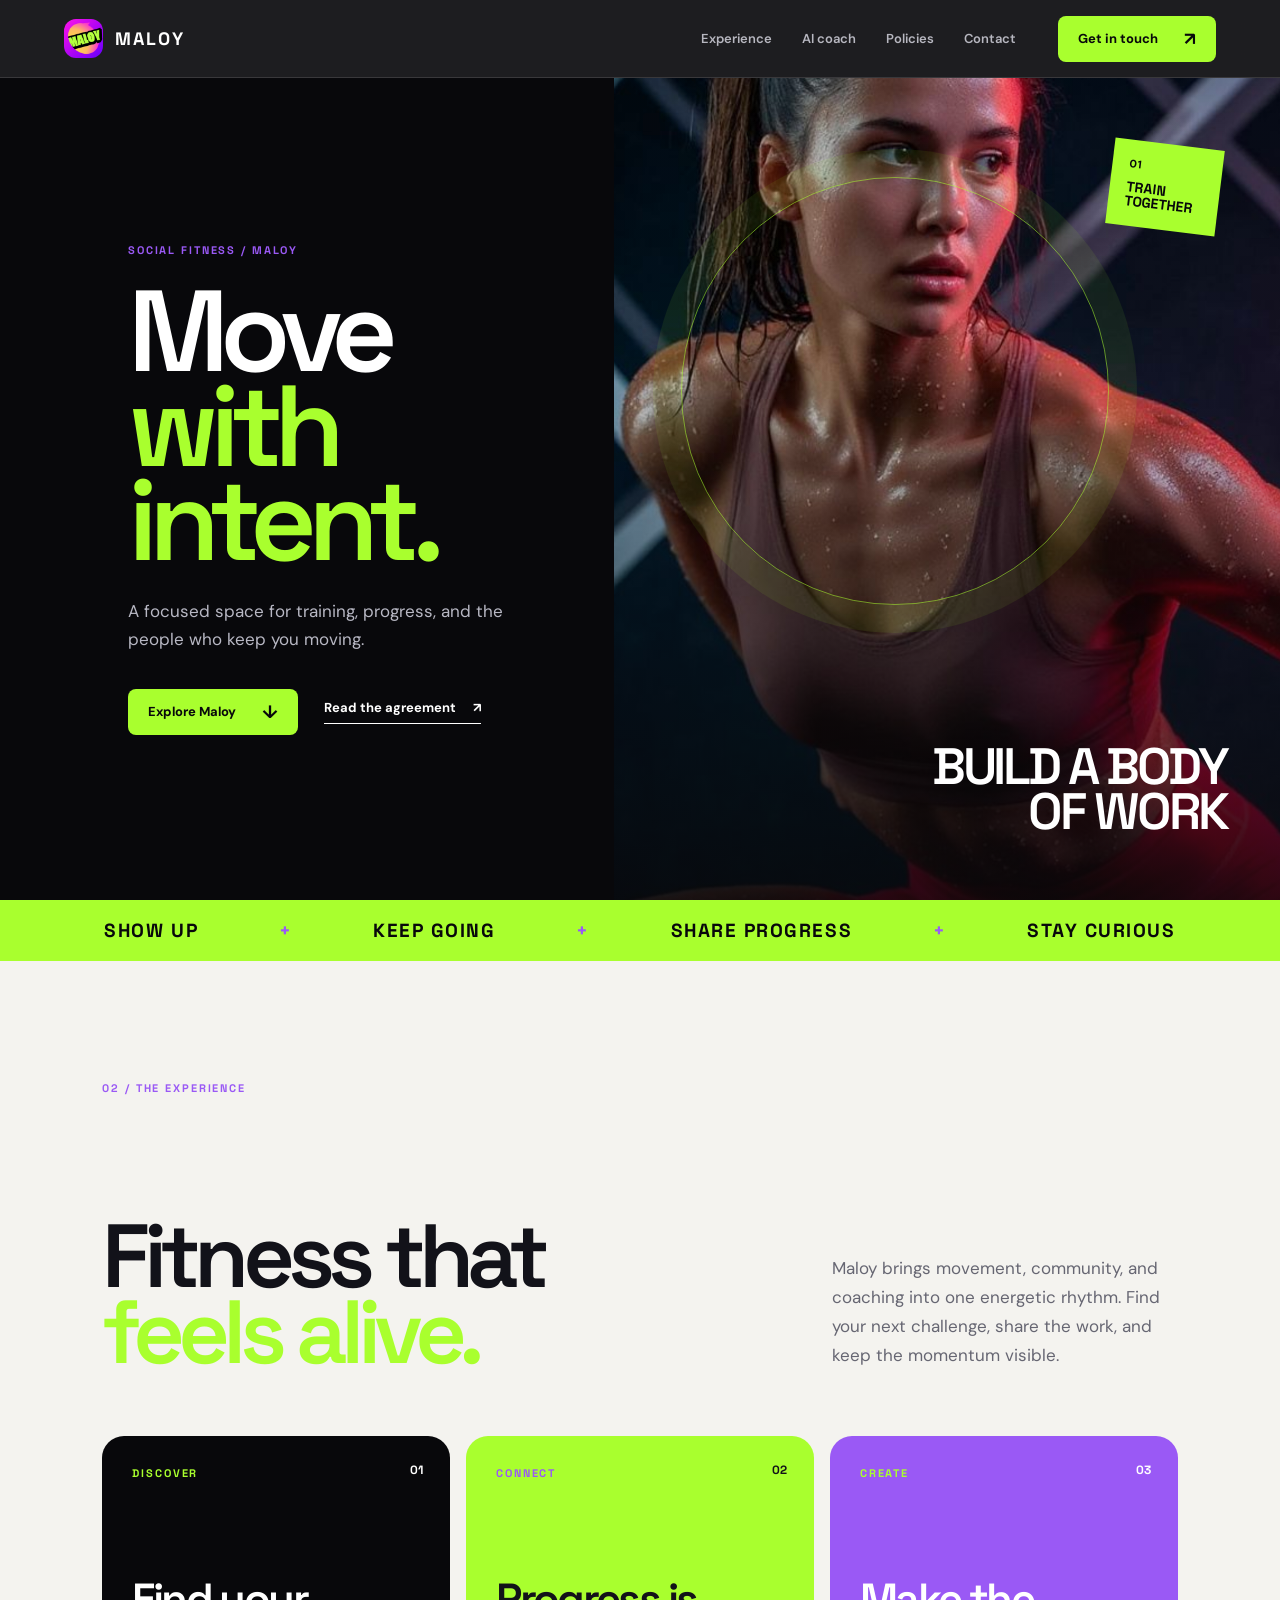
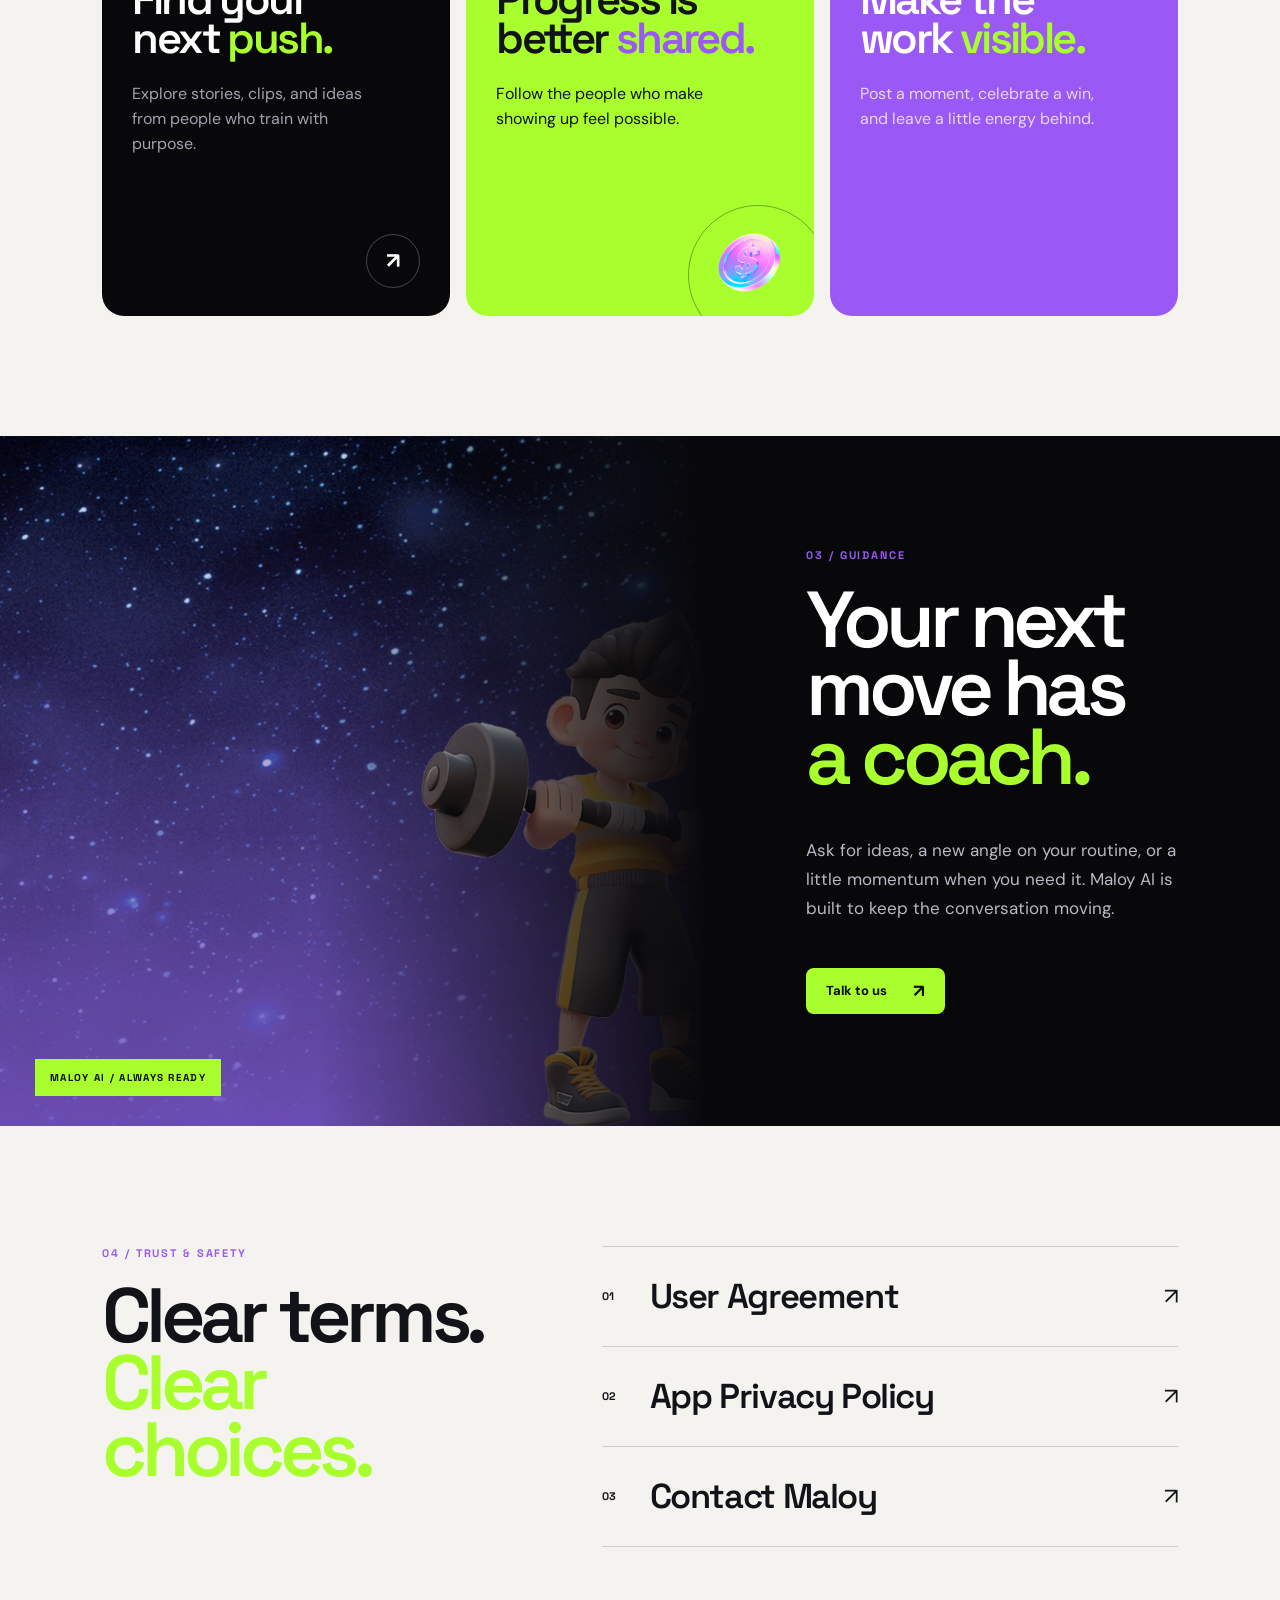
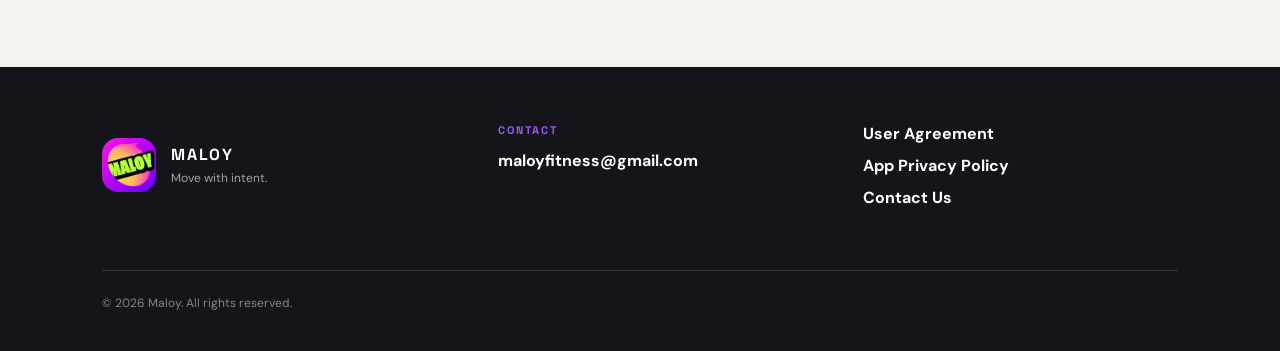
==== commit fe684b4b: "1" ====
--- a/index.html
+++ b/index.html
@@ -2,50 +2,47 @@
 <html lang="en">
 <head>
   <meta charset="utf-8">
-  <meta name="viewport" content="width=device-width,initial-scale=1">
-  <meta name="description" content="Umiya Yoga brings mindful movement, shared inspiration, and an AI yoga companion into one calm space.">
-  <meta name="theme-color" content="#ecebd9">
-  <title>Umiya Yoga — Find your orbit</title>
-  <link rel="icon" href="./assets/umiya_yoga_emblem.png">
+  <meta name="viewport" content="width=device-width, initial-scale=1">
+  <meta name="description" content="Maloy is a social fitness space for movement, coaching, and connection.">
+  <meta name="theme-color" content="#08080b">
+  <title>Maloy — Move with intent</title>
+  <link rel="icon" href="./assets/maloy_app_icon.png">
   <link rel="stylesheet" href="./styles.css">
 </head>
-<body class="home-shell">
-  <header class="home-topbar">
-    <a class="home-brand" href="./index.html" aria-label="Umiya Yoga home"><img src="./assets/umiya_yoga_brand_mark.png" alt=""><span>UMIYA YOGA</span></a>
-    <nav class="home-nav" aria-label="Main navigation"><a href="#discover">Discover</a><a href="#companion">Companion</a><a href="#values">Values</a><a href="./contact/index.html">Contact</a></nav>
-    <a class="home-menu-action" href="#discover">Enter Umiya <span>↗</span></a>
+<body class="site-home">
+  <header class="site-header">
+    <a class="wordmark" href="./index.html"><img src="./assets/maloy_app_icon.png" alt="Maloy app icon"><span>MALOY</span></a>
+    <nav aria-label="Main navigation"><a href="#experience">Experience</a><a href="#coach">AI coach</a><a href="#legal">Policies</a><a href="./contact/index.html">Contact</a></nav>
+    <a class="header-cta" href="mailto:maloyfitness@gmail.com">Get in touch <span>↗</span></a>
   </header>
 
-  <main class="home-main">
-    <section class="editorial-hero">
-      <aside class="hero-rail"><span>01</span><p>MINDFUL<br>MOVEMENT<br>FOR EVERY DAY</p><i>↓</i></aside>
-      <div class="hero-statement"><p class="home-kicker">A YOGA SPACE IN YOUR POCKET</p><h1>Move with<br><em>your own</em><br>rhythm.</h1><div class="hero-summary"><p>Explore movement, share progress, and find a calmer pace with Umiya Yoga.</p><a href="#discover">Discover the app <span>→</span></a></div></div>
-      <figure class="hero-portrait"><img src="./assets/umiya_yoga_welcome_portrait.png" alt="Yoga practitioner enjoying a mindful moment"><figcaption><span>DAILY FLOW</span><strong>Find calm<br>in motion.</strong></figcaption><img class="hero-badge" src="./assets/umiya_yoga_brand_mark.png" alt="Umiya Yoga"></figure>
+  <main>
+    <section class="hero-panel">
+      <div class="hero-copy">
+        <p class="label">SOCIAL FITNESS / MALOY</p>
+        <h1>Move<br><em>with intent.</em></h1>
+        <p class="hero-lead">A focused space for training, progress, and the people who keep you moving.</p>
+        <div class="hero-actions"><a class="primary-button" href="#experience">Explore Maloy <span>↓</span></a><a class="text-link" href="./users/index.html">Read the agreement <span>↗</span></a></div>
+      </div>
+      <div class="hero-visual"><img src="./assets/maloy_fitness_portrait.png" alt="Athlete training in a studio"><div class="hero-stamp"><span>01</span><strong>TRAIN<br>TOGETHER</strong></div><div class="hero-caption">BUILD A BODY<br>OF WORK</div></div>
     </section>
 
-    <section class="mini-manifesto"><span>FLOW</span><i>✦</i><span>BREATHE</span><i>✦</i><span>GROW</span><i>✦</i><span>SHARE</span></section>
+    <section class="signal-line" aria-label="Maloy principles"><span>SHOW UP</span><i>+</i><span>KEEP GOING</span><i>+</i><span>SHARE PROGRESS</span><i>+</i><span>STAY CURIOUS</span></section>
 
-    <section class="bento-section" id="discover">
-      <header class="bento-heading"><div><span>02 / DISCOVER</span><h2>One space.<br>Many ways to flow.</h2></div><p>Umiya brings practice ideas, community inspiration, and a thoughtful AI companion together without making wellness feel complicated.</p></header>
-      <div class="bento-grid">
-        <article class="bento-card bento-practice"><span class="card-number">01</span><div><small>PRACTICE</small><h3>Make room<br>for movement.</h3><p>Find poses and ideas that fit your energy today.</p></div><img src="./assets/umiya_yoga_guide_intro.png" alt="Umiya yoga guide"></article>
-        <article class="bento-card bento-note"><span class="card-number">02</span><blockquote>“Progress feels better when it belongs to you.”</blockquote><p>Save inspiration and return whenever you are ready.</p></article>
-        <article class="bento-card bento-orbit"><span class="card-number">03</span><img src="./assets/umiya_yoga_brand_mark.png" alt=""><div><small>YOUR ORBIT</small><h3>Yoga, made joyful.</h3></div></article>
-        <article class="bento-card bento-share"><span class="card-number">04</span><div><small>COMMUNITY</small><h3>Share the good energy.</h3><p>Celebrate progress and discover movement through other perspectives.</p></div><span class="share-symbol">↗</span></article>
+    <section id="experience" class="experience-section">
+      <div class="section-intro"><p class="label">02 / THE EXPERIENCE</p><h2>Fitness that<br><em>feels alive.</em></h2><p>Maloy brings movement, community, and coaching into one energetic rhythm. Find your next challenge, share the work, and keep the momentum visible.</p></div>
+      <div class="feature-grid">
+        <article class="feature feature-dark"><span class="feature-index">01</span><div><p class="label">DISCOVER</p><h3>Find your<br>next <em>push.</em></h3><p>Explore stories, clips, and ideas from people who train with purpose.</p></div><b class="feature-mark">↗</b></article>
+        <article class="feature feature-lime"><span class="feature-index">02</span><div><p class="label">CONNECT</p><h3>Progress is<br>better <em>shared.</em></h3><p>Follow the people who make showing up feel possible.</p></div><div class="mini-orbit"><img src="./assets/maloy_fitness_token_orb.png" alt="Maloy token"></div></article>
+        <article class="feature feature-purple"><span class="feature-index">03</span><div><p class="label">CREATE</p><h3>Make the<br>work <em>visible.</em></h3><p>Post a moment, celebrate a win, and leave a little energy behind.</p></div></article>
       </div>
     </section>
 
-    <section class="companion-story" id="companion">
-      <div class="story-image"><img src="./assets/umiya_yoga_guide_header.png" alt="Umiya AI yoga companion"><span>UMIYA COMPANION</span></div>
-      <div class="story-copy"><span>03 / GUIDANCE</span><h2>A thoughtful<br>companion for<br><em>your practice.</em></h2><p>Ask for pose ideas, gentle routines, or a little inspiration for the day. Umiya keeps the experience approachable and centered on your movement journey.</p><div class="story-points"><div><b>01</b><strong>Ask</strong><span>Start with what you need.</span></div><div><b>02</b><strong>Explore</strong><span>Discover a new direction.</span></div><div><b>03</b><strong>Move</strong><span>Practice at your own pace.</span></div></div></div>
-    </section>
+    <section id="coach" class="coach-section"><div class="coach-image"><img src="./assets/maloy_fitness_coach_scene.png" alt="Maloy AI coach scene"><span class="coach-badge">MALOY AI / ALWAYS READY</span></div><div class="coach-copy"><p class="label">03 / GUIDANCE</p><h2>Your next<br>move has<br><em>a coach.</em></h2><p>Ask for ideas, a new angle on your routine, or a little momentum when you need it. Maloy AI is built to keep the conversation moving.</p><a class="primary-button" href="mailto:maloyfitness@gmail.com?subject=Maloy%20Support">Talk to us <span>↗</span></a></div></section>
 
-    <section class="values-panel" id="values">
-      <div class="values-intro"><span>04 / COMMUNITY</span><h2>A kinder place<br>to show up.</h2><p>Umiya Yoga supports positive expression with clear community standards and accessible safety controls.</p></div>
-      <div class="values-links"><a href="./users/index.html"><span>01</span><strong>User Agreement</strong><i>↗</i></a><a href="./privacy/index.html"><span>02</span><strong>App Privacy Policy</strong><i>↗</i></a><a href="./contact/index.html"><span>03</span><strong>Contact Us</strong><i>↗</i></a></div>
-    </section>
+    <section id="legal" class="legal-links"><div><p class="label">04 / TRUST &amp; SAFETY</p><h2>Clear terms.<br><em>Clear choices.</em></h2></div><nav><a href="./users/index.html"><span>01</span><strong>User Agreement</strong><i>↗</i></a><a href="./privacy/index.html"><span>02</span><strong>App Privacy Policy</strong><i>↗</i></a><a href="./contact/index.html"><span>03</span><strong>Contact Maloy</strong><i>↗</i></a></nav></section>
   </main>
 
-  <footer class="home-footer"><div class="home-footer-mark"><img src="./assets/umiya_yoga_brand_mark.png" alt=""><div><strong>UMIYA YOGA</strong><span>Find your orbit.</span></div></div><div><small>CONTACT</small><a href="mailto:umiyayoga@gmail.com">umiyayoga@gmail.com</a></div><nav><a href="./users/index.html">User Agreement</a><a href="./privacy/index.html">App Privacy Policy</a><a href="./contact/index.html">Contact Us</a></nav><p>© 2026 Umiya Yoga. All rights reserved.</p></footer>
+  <footer class="site-footer"><div class="footer-brand"><img src="./assets/maloy_app_icon.png" alt="Maloy app icon"><div><strong>MALOY</strong><span>Move with intent.</span></div></div><div><p class="label">CONTACT</p><a href="mailto:maloyfitness@gmail.com">maloyfitness@gmail.com</a></div><div class="footer-nav"><a href="./users/index.html">User Agreement</a><a href="./privacy/index.html">App Privacy Policy</a><a href="./contact/index.html">Contact Us</a></div><p class="copyright">© 2026 Maloy. All rights reserved.</p></footer>
 </body>
 </html>
--- a/styles.css
+++ b/styles.css
@@ -1,19 +1,2 @@
 @import url('https://fonts.googleapis.com/css2?family=DM+Sans:wght@400;500;600;700&family=Space+Grotesk:wght@500;600;700&display=swap');
-:root{--night:#111607;--moss:#1b250b;--lime:#d8ff45;--acid:#a9cf22;--lilac:#d9a8ff;--violet:#a96eff;--cream:#f7f5e9;--paper:#fffdf5;--ink:#15170e;--muted:#626753;--line:rgba(21,23,14,.18)}
-*{box-sizing:border-box}html{scroll-behavior:smooth;overflow-x:hidden}body{margin:0;overflow-x:hidden;color:var(--ink);font-family:"DM Sans",sans-serif;background:var(--cream)}a{color:inherit;text-decoration:none}img{display:block;max-width:100%}.topbar{position:relative;z-index:20;display:flex;min-height:88px;align-items:center;padding:0 4.5vw;color:#fff;background:var(--night);border-bottom:1px solid rgba(255,255,255,.14)}.brand{display:flex;align-items:center;gap:13px}.brand img{width:48px;height:48px;border-radius:15px}.brand span{font-family:"Space Grotesk",sans-serif;font-size:18px;font-weight:700;letter-spacing:.08em}.brand i{color:var(--lime);font-style:normal}.nav{display:flex;gap:32px;margin-left:auto;margin-right:36px;font-size:14px;font-weight:600}.nav a{transition:color .2s}.nav a:hover,.nav a:focus-visible{color:var(--lime)}.orbit-button{display:inline-flex;min-height:48px;align-items:center;justify-content:center;gap:18px;padding:0 24px;border:1px solid var(--lime);border-radius:999px;font-size:14px;font-weight:700;transition:transform .2s,background .2s,color .2s}.orbit-button:hover,.orbit-button:focus-visible{color:var(--night);background:var(--lime);transform:translateY(-2px);outline:none}.orbit-button.solid{color:var(--night);background:var(--lime)}
-.hero{position:relative;display:grid;min-height:760px;grid-template-columns:48% 52%;overflow:hidden;color:#fff;background:radial-gradient(circle at 12% 18%,#405511 0,transparent 27%),var(--night)}.hero-copy{position:relative;z-index:3;display:flex;flex-direction:column;justify-content:center;padding:90px 4.5vw}.eyebrow,.section-tag{font:700 12px/1 "Space Grotesk",sans-serif;letter-spacing:.16em}.hero h1,.section-heading h2,.companion h2,.legal-hero h1{margin:25px 0 30px;font:600 clamp(64px,7.4vw,122px)/.9 "Space Grotesk",sans-serif;letter-spacing:-.07em}.hero h1 em,.companion h2 em{color:var(--lilac);font-style:normal}.hero-lead{max-width:580px;margin:0;color:#cdd4bc;font-size:18px;line-height:1.7}.hero-actions{display:flex;align-items:center;gap:28px;margin-top:38px}.quiet-link{color:#e3e7d9;font-size:13px;font-weight:700}.hero-art{position:relative;min-height:760px;overflow:hidden;background:linear-gradient(145deg,#26370c,#788d10)}.hero-person{position:absolute;inset:0;width:100%;height:100%;object-fit:cover;object-position:center 30%;mix-blend-mode:luminosity;opacity:.83}.hero-art:after{position:absolute;inset:0;background:linear-gradient(180deg,transparent 45%,rgba(17,22,7,.78));content:""}.planet-halo{position:absolute;z-index:2;top:9%;left:5%;width:74%;aspect-ratio:1;border:2px solid var(--lilac);border-radius:50%;box-shadow:0 0 0 34px rgba(217,168,255,.13),0 0 80px rgba(217,168,255,.42)}.floating-mark{position:absolute;z-index:4;top:12%;right:8%;width:116px;border-radius:32px;box-shadow:0 18px 50px rgba(0,0,0,.35);transform:rotate(8deg)}.planet-label{position:absolute;z-index:4;top:28px;left:30px;font:700 11px "Space Grotesk",sans-serif;letter-spacing:.15em}.hero-art p{position:absolute;z-index:4;right:8%;bottom:7%;margin:0;font:600 clamp(28px,3vw,52px)/1 "Space Grotesk",sans-serif;letter-spacing:-.04em}.hero-orbit{position:absolute;z-index:1;border:1px solid rgba(216,255,69,.28);border-radius:50%;pointer-events:none}.orbit-one{top:-35%;left:-20%;width:66vw;aspect-ratio:1}.orbit-two{bottom:-55%;left:8%;width:56vw;aspect-ratio:1}
-.mantra{overflow:hidden;padding:18px 0;color:var(--night);background:var(--lime);border-block:1px solid var(--night);white-space:nowrap}.mantra div{font:700 clamp(24px,3vw,42px) "Space Grotesk",sans-serif;letter-spacing:-.03em;text-align:center}.mantra i{padding:0 1.7vw;color:var(--violet);font-style:normal}.practice,.community{padding:110px 4.5vw}.section-tag{display:flex;gap:24px;padding-bottom:22px;border-bottom:1px solid var(--line)}.section-tag span{color:var(--violet)}.section-heading{display:grid;grid-template-columns:1.45fr .55fr;align-items:end;gap:8vw;padding:68px 0}.section-heading h2{margin:0;color:var(--night)}.section-heading p{margin:0;color:var(--muted);font-size:18px;line-height:1.65}.practice-stage{position:relative;min-height:640px;overflow:hidden;border-radius:52px;background:linear-gradient(135deg,var(--lilac),#f5c9e2 46%,var(--lime));box-shadow:0 22px 70px rgba(45,55,20,.16)}.practice-stage>img{position:absolute;right:3%;bottom:-14%;height:112%;object-fit:contain}.stage-copy{position:absolute;z-index:2;top:13%;left:7%;max-width:510px}.stage-copy span{font:700 11px "Space Grotesk",sans-serif;letter-spacing:.15em}.stage-copy h3{margin:20px 0;font:600 clamp(45px,6vw,88px)/.92 "Space Grotesk",sans-serif;letter-spacing:-.06em}.stage-copy p{max-width:400px;line-height:1.65}.stage-star{position:absolute;color:#fff;font-size:55px}.star-a{top:10%;right:43%}.star-b{right:5%;bottom:8%;font-size:30px}
-.companion{padding:110px 4.5vw;color:#fff;background:var(--night)}.section-tag.light{border-color:rgba(255,255,255,.2)}.companion-grid{display:grid;grid-template-columns:1fr .85fr;gap:8vw;align-items:center;padding:72px 0}.companion h2{font-size:clamp(55px,6vw,96px)}.companion-grid>div:first-child>p:last-child{max-width:630px;color:#bcc5aa;font-size:18px;line-height:1.7}.companion-card{position:relative;min-height:540px;overflow:hidden;border:1px solid rgba(255,255,255,.2);border-radius:180px 180px 36px 36px;background:linear-gradient(180deg,#343f15,var(--moss))}.companion-card img{width:100%;height:100%;min-height:540px;object-fit:cover;opacity:.85}.companion-card span{position:absolute;right:0;bottom:0;left:0;padding:24px;text-align:center;color:var(--night);background:var(--lime);font:700 11px "Space Grotesk",sans-serif;letter-spacing:.15em}.feature-rail{border-top:1px solid rgba(255,255,255,.2)}.feature-rail article{display:grid;grid-template-columns:70px 1fr 1fr;align-items:center;gap:24px;padding:30px 0;border-bottom:1px solid rgba(255,255,255,.2)}.feature-rail b{color:var(--lime);font-size:12px}.feature-rail h3{margin:0;font:600 clamp(28px,3vw,50px) "Space Grotesk",sans-serif}.feature-rail p{margin:0;color:#abb49a;line-height:1.55}
-.legal-links{border-top:1px solid var(--ink)}.legal-links a{display:grid;grid-template-columns:80px 1fr auto;align-items:center;min-height:120px;border-bottom:1px solid var(--ink);transition:padding .2s,background .2s}.legal-links a:hover,.legal-links a:focus-visible{padding-inline:22px;background:var(--lilac);outline:none}.legal-links span{font:700 12px "Space Grotesk",sans-serif}.legal-links strong{font:600 clamp(28px,4vw,48px) "Space Grotesk",sans-serif;letter-spacing:-.04em}.legal-links i{font-size:30px;font-style:normal}.footer{display:grid;grid-template-columns:1.1fr 1fr 1fr;gap:40px;padding:68px 4.5vw 28px;color:#fff;background:var(--moss)}.footer-brand img{width:62px;border-radius:18px}.footer-brand strong{display:block;margin-top:15px;font:700 16px "Space Grotesk",sans-serif;letter-spacing:.08em}.footer p{margin:10px 0 0;color:#abb49a}.footer small{display:block;margin-bottom:14px;color:var(--lime);font-weight:700;letter-spacing:.14em}.footer>div>a{font-size:19px;font-weight:700}.footer nav{display:flex;flex-direction:column;gap:12px;align-items:flex-start}.footer nav a:hover{text-decoration:underline}.copyright{grid-column:1/-1;padding-top:26px;border-top:1px solid rgba(255,255,255,.18);font-size:12px}
-.legal-body{background:#e9e9d7}.legal-topbar{background:var(--night)}.legal-main{width:min(1180px,91%);margin:auto;padding-bottom:100px}.legal-hero{padding:92px 0 62px}.legal-hero .eyebrow{display:block}.legal-hero h1{margin:24px 0;font-size:clamp(54px,7vw,105px)}.legal-hero p{max-width:760px;margin:0;color:var(--muted);font-size:18px;line-height:1.65}.legal-layout{display:grid;grid-template-columns:260px minmax(0,1fr);gap:48px;align-items:start}.legal-aside{position:sticky;top:28px;padding:26px;border-radius:26px;color:#fff;background:var(--night);box-shadow:8px 8px 0 var(--lilac)}.legal-aside strong{display:block;color:var(--lime);font-size:12px;letter-spacing:.1em}.legal-aside span{display:block;margin-top:8px;font-size:14px;overflow-wrap:anywhere}.legal-document{padding:58px 66px;border-radius:38px;background:var(--paper);box-shadow:10px 10px 0 var(--acid)}.legal-document h2{margin:48px 0 14px;font:600 28px "Space Grotesk",sans-serif;letter-spacing:-.03em}.legal-document h2:first-child{margin-top:0}.legal-document p,.legal-document li{color:#44483a;font-size:15.5px;line-height:1.78}.legal-document ul{padding-left:22px}.legal-document a{text-decoration:underline;font-weight:700}.notice{padding:20px 22px;border-left:4px solid var(--violet);background:#f1e6fa}.contact-card{display:grid;grid-template-columns:1fr auto;align-items:center;gap:38px;padding:55px 58px;border-radius:38px;color:#fff;background:var(--night);box-shadow:10px 10px 0 var(--lilac)}.contact-card h2{margin:12px 0 16px;font:600 clamp(38px,5vw,68px)/.95 "Space Grotesk",sans-serif;letter-spacing:-.05em}.contact-card p{max-width:630px;margin:0;color:#bfc8ad;line-height:1.65}.contact-card .orbit-button{overflow-wrap:anywhere}.contact-grid{display:grid;grid-template-columns:repeat(3,1fr);gap:18px;margin-top:52px}.contact-grid article{padding:30px;border-radius:26px;background:var(--paper);box-shadow:0 12px 35px rgba(41,48,19,.1)}.contact-grid span{color:var(--violet);font:700 12px "Space Grotesk",sans-serif}.contact-grid h3{margin:28px 0 10px;font:600 22px "Space Grotesk",sans-serif}.contact-grid p{margin:0;color:var(--muted);line-height:1.6}
-@media(max-width:900px){.nav{display:none}.topbar{padding-inline:22px}.topbar>.orbit-button{margin-left:auto}.hero{grid-template-columns:1fr}.hero-copy{min-height:610px;padding-inline:6vw}.hero-art{min-height:620px}.section-heading,.companion-grid{grid-template-columns:1fr}.practice-stage{min-height:700px}.practice-stage>img{right:-12%;height:88%}.feature-rail article{grid-template-columns:50px 1fr}.feature-rail p{grid-column:2}.legal-layout{grid-template-columns:1fr}.legal-aside{position:static}.contact-grid{grid-template-columns:1fr}.footer{grid-template-columns:1fr 1fr}}
-@media(max-width:600px){.topbar{min-height:74px}.brand span{font-size:14px}.topbar>.orbit-button{min-height:40px;padding-inline:13px;font-size:11px}.hero-copy{min-height:570px;padding:70px 20px}.hero h1{font-size:59px}.hero-actions{align-items:flex-start;flex-direction:column}.hero-art{min-height:540px}.floating-mark{width:82px}.planet-halo{width:90%}.practice,.companion,.community{padding:76px 20px}.section-heading{padding:48px 0}.section-heading h2{font-size:53px}.practice-stage{min-height:570px;border-radius:32px}.practice-stage>img{right:-35%;height:74%}.stage-copy{top:10%;left:7%;right:7%}.stage-copy h3{font-size:48px}.companion-card,.companion-card img{min-height:430px}.feature-rail article{grid-template-columns:35px 1fr}.legal-links a{grid-template-columns:48px 1fr auto;min-height:98px}.footer{grid-template-columns:1fr;padding:52px 22px 24px}.legal-main{width:calc(100% - 32px)}.legal-hero{padding:62px 0 42px}.legal-hero h1{font-size:50px}.legal-document{padding:34px 23px;border-radius:27px;box-shadow:7px 7px 0 var(--acid)}.contact-card{grid-template-columns:1fr;padding:38px 25px}.contact-card .orbit-button{width:100%}}
-
-/* Editorial bento home layout */
-.home-shell{background:#ecebd9}.home-main{width:min(1500px,calc(100% - 48px));margin:0 auto 24px}.home-topbar{position:sticky;z-index:30;top:18px;display:grid;grid-template-columns:1fr auto 1fr;align-items:center;width:min(1500px,calc(100% - 48px));min-height:74px;margin:18px auto 24px;padding:10px 12px 10px 18px;border:1px solid rgba(21,23,14,.16);border-radius:24px;background:rgba(255,253,245,.9);box-shadow:0 10px 35px rgba(27,37,11,.08);backdrop-filter:blur(18px)}.home-brand{display:flex;align-items:center;gap:12px;font:700 15px "Space Grotesk",sans-serif;letter-spacing:.08em}.home-brand img{width:48px;height:48px;border-radius:15px}.home-nav{display:flex;gap:34px;font-size:13px;font-weight:700}.home-nav a{position:relative}.home-nav a:after{position:absolute;right:0;bottom:-7px;left:0;height:2px;background:var(--violet);content:"";transform:scaleX(0);transition:transform .2s}.home-nav a:hover:after,.home-nav a:focus-visible:after{transform:scaleX(1)}.home-menu-action{justify-self:end;display:flex;min-height:48px;align-items:center;gap:30px;padding:0 20px;border-radius:16px;color:#fff;background:var(--night);font-size:13px;font-weight:700;transition:transform .2s}.home-menu-action:hover{transform:translateY(-2px)}
-.editorial-hero{display:grid;min-height:720px;grid-template-columns:110px minmax(420px,.9fr) minmax(500px,1.1fr);overflow:hidden;border-radius:42px;background:var(--paper)}.hero-rail{display:flex;flex-direction:column;align-items:center;justify-content:space-between;padding:35px 18px;border-right:1px solid var(--line)}.hero-rail span{font:700 12px "Space Grotesk",sans-serif}.hero-rail p{margin:0;font:600 10px/1.55 "Space Grotesk",sans-serif;letter-spacing:.15em;writing-mode:vertical-rl;transform:rotate(180deg)}.hero-rail i{font-size:24px;font-style:normal}.hero-statement{display:flex;flex-direction:column;justify-content:center;padding:70px 5vw}.home-kicker{margin:0;color:var(--violet);font:700 11px "Space Grotesk",sans-serif;letter-spacing:.17em}.hero-statement h1{margin:28px 0 40px;font:600 clamp(64px,7vw,118px)/.82 "Space Grotesk",sans-serif;letter-spacing:-.075em}.hero-statement h1 em{font-style:normal;color:var(--violet)}.hero-summary{display:grid;grid-template-columns:1fr 1fr;gap:30px;align-items:end}.hero-summary p{margin:0;color:var(--muted);line-height:1.65}.hero-summary a{padding-bottom:9px;border-bottom:1px solid var(--ink);font-size:13px;font-weight:700}.hero-summary a span{float:right}.hero-portrait{position:relative;min-height:720px;margin:0;overflow:hidden;background:#849b18}.hero-portrait>img:first-child{width:100%;height:100%;object-fit:cover;object-position:center 30%;filter:saturate(.75) contrast(1.05)}.hero-portrait:after{position:absolute;inset:0;background:linear-gradient(180deg,transparent 48%,rgba(17,22,7,.76));content:""}.hero-portrait figcaption{position:absolute;z-index:2;right:36px;bottom:34px;left:36px;color:#fff}.hero-portrait figcaption span{font:700 10px "Space Grotesk",sans-serif;letter-spacing:.16em}.hero-portrait figcaption strong{display:block;margin-top:12px;font:600 clamp(38px,4vw,66px)/.93 "Space Grotesk",sans-serif;letter-spacing:-.05em}.hero-badge{position:absolute;z-index:3;top:28px;right:28px;width:96px;border-radius:26px;box-shadow:0 16px 40px rgba(0,0,0,.3);transform:rotate(6deg)}
-.mini-manifesto{display:flex;align-items:center;justify-content:space-between;margin:20px 0;padding:22px 35px;border-radius:22px;color:#fff;background:var(--night);font:700 clamp(18px,2vw,32px) "Space Grotesk",sans-serif;letter-spacing:.05em}.mini-manifesto i{color:var(--lime);font-style:normal}.bento-section{padding:110px 3vw}.bento-heading{display:grid;grid-template-columns:1.2fr .55fr;align-items:end;gap:10vw;margin-bottom:60px}.bento-heading>div>span,.story-copy>span,.values-intro>span{color:var(--violet);font:700 11px "Space Grotesk",sans-serif;letter-spacing:.16em}.bento-heading h2,.story-copy h2,.values-intro h2{margin:20px 0 0;font:600 clamp(52px,6vw,92px)/.9 "Space Grotesk",sans-serif;letter-spacing:-.065em}.bento-heading>p{margin:0;color:var(--muted);font-size:18px;line-height:1.65}.bento-grid{display:grid;grid-template-columns:1.2fr .8fr .8fr;grid-template-rows:320px 320px;gap:18px}.bento-card{position:relative;overflow:hidden;border-radius:32px;padding:32px}.card-number{position:absolute;top:25px;right:27px;font:700 11px "Space Grotesk",sans-serif}.bento-card small{font:700 10px "Space Grotesk",sans-serif;letter-spacing:.15em}.bento-card h3{margin:15px 0;font:600 clamp(32px,4vw,60px)/.93 "Space Grotesk",sans-serif;letter-spacing:-.055em}.bento-card p{max-width:380px;margin:0;line-height:1.55}.bento-practice{grid-row:1/3;display:flex;align-items:flex-start;color:var(--night);background:linear-gradient(155deg,var(--lilac),#f5c9e2 58%,var(--lime))}.bento-practice>div{position:relative;z-index:2}.bento-practice>img{position:absolute;right:-10%;bottom:-12%;height:75%;object-fit:contain}.bento-note{display:flex;flex-direction:column;justify-content:flex-end;color:#fff;background:var(--night)}.bento-note blockquote{margin:0 0 20px;font:500 clamp(24px,2.6vw,42px)/1.05 "Space Grotesk",sans-serif;letter-spacing:-.04em}.bento-note p{color:#b8c0a8}.bento-orbit{display:flex;align-items:center;justify-content:center;background:var(--lime)}.bento-orbit>img{width:150px;border-radius:42px;transform:rotate(-8deg)}.bento-orbit>div{position:absolute;right:25px;bottom:25px;left:25px}.bento-orbit h3{font-size:30px}.bento-share{grid-column:2/4;display:flex;align-items:flex-end;background:var(--paper);border:1px solid var(--line)}.share-symbol{position:absolute;top:32px;right:32px;display:grid;width:70px;aspect-ratio:1;place-items:center;border-radius:50%;color:#fff;background:var(--violet);font-size:28px}
-.companion-story{display:grid;grid-template-columns:.85fr 1.15fr;min-height:720px;overflow:hidden;border-radius:42px;color:#fff;background:var(--night)}.story-image{position:relative;min-height:720px;overflow:hidden;background:#657710}.story-image img{width:100%;height:100%;object-fit:cover;opacity:.8}.story-image span{position:absolute;right:0;bottom:0;left:0;padding:20px;text-align:center;color:var(--night);background:var(--lime);font:700 10px "Space Grotesk",sans-serif;letter-spacing:.16em}.story-copy{display:flex;flex-direction:column;justify-content:center;padding:70px 7vw}.story-copy h2 em{color:var(--lilac);font-style:normal}.story-copy>p{max-width:650px;color:#b9c2a8;font-size:17px;line-height:1.7}.story-points{display:grid;grid-template-columns:repeat(3,1fr);margin-top:40px;border-top:1px solid rgba(255,255,255,.2)}.story-points div{display:flex;flex-direction:column;gap:8px;padding:22px 15px 0 0}.story-points b{color:var(--lime);font-size:10px}.story-points strong{font:600 22px "Space Grotesk",sans-serif}.story-points span{color:#9fa98d;font-size:12px}
-.values-panel{display:grid;grid-template-columns:.9fr 1.1fr;gap:8vw;padding:120px 5vw}.values-intro p{max-width:520px;color:var(--muted);font-size:17px;line-height:1.7}.values-links{border-top:1px solid var(--ink)}.values-links a{display:grid;grid-template-columns:55px 1fr auto;align-items:center;min-height:115px;border-bottom:1px solid var(--ink);transition:padding .2s,background .2s}.values-links a:hover{padding-inline:20px;background:var(--lilac)}.values-links span{font-size:11px;font-weight:700}.values-links strong{font:600 clamp(25px,3vw,42px) "Space Grotesk",sans-serif;letter-spacing:-.04em}.values-links i{font-size:25px;font-style:normal}.home-footer{display:grid;grid-template-columns:1.2fr 1fr 1fr;gap:40px;width:min(1500px,calc(100% - 48px));margin:0 auto 24px;padding:55px;border-radius:36px;color:#fff;background:var(--moss)}.home-footer-mark{display:flex;align-items:center;gap:18px}.home-footer-mark img{width:66px;border-radius:19px}.home-footer-mark div{display:flex;flex-direction:column;gap:5px}.home-footer-mark strong{font:700 15px "Space Grotesk",sans-serif;letter-spacing:.1em}.home-footer-mark span,.home-footer p{color:#aeb79d}.home-footer small{display:block;margin-bottom:12px;color:var(--lime);font-weight:700;letter-spacing:.13em}.home-footer>div>a{font-size:18px;font-weight:700}.home-footer nav{display:flex;flex-direction:column;gap:10px}.home-footer>p{grid-column:1/-1;padding-top:24px;border-top:1px solid rgba(255,255,255,.18);font-size:12px}
-@media(max-width:1050px){.home-topbar{grid-template-columns:1fr auto}.home-nav{display:none}.editorial-hero{grid-template-columns:70px 1fr}.hero-portrait{grid-column:1/3;min-height:620px}.hero-rail{grid-row:1}.bento-grid{grid-template-columns:1fr 1fr;grid-template-rows:500px 300px 300px}.bento-practice{grid-column:1/3;grid-row:auto}.bento-share{grid-column:1/3}.companion-story{grid-template-columns:1fr}.story-image{min-height:600px}.values-panel{grid-template-columns:1fr}.home-footer{grid-template-columns:1fr 1fr}}
-@media(max-width:650px){.home-main,.home-topbar,.home-footer{width:calc(100% - 24px)}.home-topbar{top:10px;min-height:64px;margin:10px auto 14px;padding:8px 9px}.home-brand span{display:none}.home-brand img{width:44px;height:44px}.home-menu-action{min-height:44px;gap:14px;padding-inline:15px}.editorial-hero{grid-template-columns:1fr;border-radius:28px}.hero-rail{display:none}.hero-statement{min-height:590px;padding:55px 25px}.hero-statement h1{font-size:60px}.hero-summary{grid-template-columns:1fr}.hero-portrait{grid-column:auto;min-height:520px}.mini-manifesto{gap:15px;padding:18px 20px;overflow:hidden;white-space:nowrap}.mini-manifesto i{display:none}.bento-section{padding:76px 8px}.bento-heading{grid-template-columns:1fr;gap:30px}.bento-heading h2,.story-copy h2,.values-intro h2{font-size:50px}.bento-grid{display:flex;flex-direction:column}.bento-card{min-height:330px}.bento-practice{min-height:520px}.bento-practice>img{height:65%}.bento-share{min-height:300px}.companion-story{border-radius:28px}.story-image{min-height:430px}.story-copy{padding:55px 25px}.story-points{grid-template-columns:1fr}.story-points div{padding-bottom:15px;border-bottom:1px solid rgba(255,255,255,.12)}.values-panel{padding:85px 8px}.values-links a{grid-template-columns:42px 1fr auto}.home-footer{grid-template-columns:1fr;padding:38px 25px;border-radius:28px}.home-footer>p{grid-column:auto}}
+:root{--black:#08080b;--ink:#121219;--paper:#f4f3ef;--muted:#92929d;--line:rgba(18,18,25,.17);--lime:#a9ff2e;--purple:#9a59f5;--pink:#ff4f87;--white:#fff}*{box-sizing:border-box}html{scroll-behavior:smooth}body{margin:0;color:var(--ink);font-family:"DM Sans",sans-serif;background:var(--paper)}a{color:inherit;text-decoration:none}img{display:block;max-width:100%}.site-header{position:sticky;z-index:20;top:0;display:flex;align-items:center;gap:42px;min-height:78px;padding:0 5vw;color:var(--white);background:rgba(8,8,11,.91);border-bottom:1px solid rgba(255,255,255,.12);backdrop-filter:blur(16px)}.wordmark{display:flex;align-items:center;gap:12px;font:700 18px "Space Grotesk",sans-serif;letter-spacing:.12em}.wordmark img{width:39px;height:39px;border-radius:12px}.site-header nav{display:flex;gap:30px;margin-left:auto;font-size:13px;font-weight:600}.site-header nav a{color:#b7b7c0}.site-header nav a:hover{color:var(--lime)}.header-cta,.primary-button{display:inline-flex;align-items:center;justify-content:center;gap:26px;min-height:46px;padding:0 20px;border-radius:8px;font-size:13px;font-weight:700}.header-cta{color:var(--black);background:var(--lime)}.primary-button{color:var(--black);background:var(--lime)}.primary-button span,.header-cta span{font-size:18px}.text-link{padding-bottom:7px;border-bottom:1px solid currentColor;font-size:13px;font-weight:700}.text-link span{margin-left:14px}.hero-panel{display:grid;min-height:calc(100vh - 78px);grid-template-columns:48% 52%;color:var(--white);background:var(--black)}.hero-copy{display:flex;flex-direction:column;justify-content:center;padding:9vw 7vw 9vw 10vw}.label{margin:0;color:var(--purple);font:700 11px "Space Grotesk",sans-serif;letter-spacing:.17em}.hero-copy h1{margin:28px 0 28px;font:600 clamp(70px,9vw,142px)/.82 "Space Grotesk",sans-serif;letter-spacing:-.08em}.hero-copy h1 em,.section-intro h2 em,.coach-copy h2 em,.legal-links h2 em{color:var(--lime);font-style:normal}.hero-lead{max-width:390px;margin:0;color:#b8b8c4;font-size:17px;line-height:1.65}.hero-actions{display:flex;align-items:center;gap:26px;margin-top:36px}.hero-visual{position:relative;min-height:700px;overflow:hidden;background:#15151c}.hero-visual:before{position:absolute;z-index:1;top:12%;left:10%;width:64%;aspect-ratio:1;border:1px solid rgba(169,255,46,.55);border-radius:50%;box-shadow:0 0 0 28px rgba(169,255,46,.08);content:""}.hero-visual>img{position:absolute;width:100%;height:100%;object-fit:cover;object-position:center 32%;filter:saturate(1.1)}.hero-visual:after{position:absolute;inset:0;background:linear-gradient(180deg,rgba(8,8,11,.05) 35%,rgba(8,8,11,.85));content:""}.hero-stamp{position:absolute;z-index:2;top:8%;right:9%;display:flex;flex-direction:column;gap:9px;width:110px;padding:17px;color:var(--black);background:var(--lime);transform:rotate(7deg)}.hero-stamp span{font-size:11px;font-weight:700}.hero-stamp strong{font:700 14px/1.02 "Space Grotesk",sans-serif}.hero-caption{position:absolute;z-index:2;right:8%;bottom:8%;color:var(--white);font:600 clamp(30px,4vw,58px)/.88 "Space Grotesk",sans-serif;letter-spacing:-.06em;text-align:right}.signal-line{display:flex;justify-content:space-around;padding:18px 5vw;color:var(--black);background:var(--lime);font:700 clamp(12px,1.5vw,19px) "Space Grotesk",sans-serif;letter-spacing:.08em}.signal-line i{color:var(--purple);font-style:normal}.experience-section{padding:120px 8vw}.section-intro{display:grid;grid-template-columns:1fr .55fr;gap:8vw;align-items:end;margin-bottom:66px}.section-intro h2{grid-column:1;margin:22px 0 0;font:600 clamp(56px,7vw,108px)/.84 "Space Grotesk",sans-serif;letter-spacing:-.075em}.section-intro>p:last-child{grid-column:2;grid-row:1/3;margin:0;color:#666672;font-size:17px;line-height:1.7}.feature-grid{display:grid;grid-template-columns:repeat(3,1fr);gap:16px}.feature{position:relative;min-height:480px;padding:30px;border-radius:22px;overflow:hidden}.feature-index{position:absolute;top:26px;right:27px;font:700 12px "Space Grotesk",sans-serif}.feature .label{margin-bottom:100px}.feature h3{margin:0;font:600 clamp(34px,3.4vw,57px)/.9 "Space Grotesk",sans-serif;letter-spacing:-.06em}.feature h3 em{font-style:normal}.feature>div>p:last-child{max-width:250px;margin:24px 0 0;line-height:1.55}.feature-dark{color:var(--white);background:var(--black)}.feature-dark .label,.feature-purple .label{color:var(--lime)}.feature-dark>div>p:last-child{color:#a2a2af}.feature-dark h3 em{color:var(--lime)}.feature-mark{position:absolute;right:30px;bottom:28px;display:grid;width:54px;aspect-ratio:1;place-items:center;border:1px solid rgba(255,255,255,.25);border-radius:50%;font-size:22px}.feature-lime{background:var(--lime)}.feature-lime h3 em{color:var(--purple)}.feature-purple{color:var(--white);background:var(--purple)}.feature-purple h3 em{color:var(--lime)}.feature-purple>div>p:last-child{color:#e7d8ff}.mini-orbit{position:absolute;right:-4%;bottom:-6%;width:140px;height:140px;border:1px solid rgba(8,8,11,.35);border-radius:50%}.mini-orbit img{position:absolute;top:24px;left:24px;width:74px;border-radius:22px;transform:rotate(-12deg)}.coach-section{display:grid;grid-template-columns:1.1fr .9fr;min-height:690px;color:var(--white);background:var(--black)}.coach-image{position:relative;min-height:690px;overflow:hidden}.coach-image img{width:100%;height:100%;object-fit:cover;opacity:.88}.coach-image:after{position:absolute;inset:0;background:linear-gradient(90deg,transparent 45%,var(--black));content:""}.coach-badge{position:absolute;z-index:2;bottom:30px;left:35px;padding:12px 15px;color:var(--black);background:var(--lime);font:700 10px "Space Grotesk",sans-serif;letter-spacing:.13em}.coach-copy{display:flex;flex-direction:column;justify-content:center;padding:8vw}.coach-copy h2{margin:24px 0 28px;font:600 clamp(53px,6.2vw,92px)/.86 "Space Grotesk",sans-serif;letter-spacing:-.07em}.coach-copy>p:not(.label){max-width:420px;color:#b9b9c5;font-size:17px;line-height:1.7}.coach-copy .primary-button{align-self:flex-start;margin-top:28px}.legal-links{display:grid;grid-template-columns:.8fr 1.2fr;gap:9vw;padding:120px 8vw}.legal-links h2{margin:22px 0 0;font:600 clamp(52px,6vw,86px)/.87 "Space Grotesk",sans-serif;letter-spacing:-.07em}.legal-links nav{border-top:1px solid var(--line)}.legal-links nav a{display:grid;grid-template-columns:48px 1fr auto;align-items:center;min-height:100px;border-bottom:1px solid var(--line);transition:padding .2s,background .2s}.legal-links nav a:hover{padding:0 18px;background:var(--lime)}.legal-links span{font:700 11px "Space Grotesk",sans-serif}.legal-links strong{font:600 clamp(22px,2.7vw,39px) "Space Grotesk",sans-serif;letter-spacing:-.04em}.legal-links i{font-style:normal;font-size:23px}.site-footer{display:grid;grid-template-columns:1.1fr 1fr 1fr;gap:50px;padding:56px 8vw 28px;color:var(--white);background:#14141b}.footer-brand{display:flex;align-items:center;gap:15px}.footer-brand img{width:54px;height:54px;border-radius:16px}.footer-brand div{display:flex;flex-direction:column;gap:5px}.footer-brand strong{font:700 16px "Space Grotesk",sans-serif;letter-spacing:.1em}.footer-brand span{color:#a2a2ad;font-size:12px}.site-footer .label{margin-bottom:13px}.site-footer>div>a{font-size:16px;font-weight:700}.footer-nav{display:flex;flex-direction:column;gap:11px;font-size:13px}.footer-nav a:hover{color:var(--lime)}.copyright{grid-column:1/-1;padding-top:24px;border-top:1px solid rgba(255,255,255,.14);color:#858590;font-size:12px}@media(max-width:900px){.site-header{gap:20px;padding:0 22px}.site-header nav{display:none}.header-cta{margin-left:auto}.hero-panel,.coach-section{grid-template-columns:1fr}.hero-copy{min-height:620px;padding:90px 8vw}.hero-visual,.coach-image{min-height:600px}.section-intro,.legal-links{grid-template-columns:1fr;gap:40px}.section-intro>p:last-child{grid-column:1;grid-row:auto}.feature-grid{grid-template-columns:1fr}.feature{min-height:390px}.coach-copy{min-height:560px;padding:80px 8vw}.site-footer{grid-template-columns:1fr 1fr}}@media(max-width:600px){.site-header{min-height:68px}.wordmark{font-size:15px}.wordmark img{width:35px;height:35px}.header-cta{min-height:38px;padding:0 13px;font-size:11px}.hero-copy{min-height:570px;padding:70px 24px}.hero-copy h1{font-size:68px}.hero-actions{align-items:flex-start;flex-direction:column}.hero-visual,.coach-image{min-height:510px}.hero-caption{font-size:38px}.signal-line{gap:22px;justify-content:flex-start;overflow:hidden;white-space:nowrap}.experience-section,.legal-links{padding:78px 24px}.section-intro h2,.legal-links h2{font-size:57px}.feature{min-height:360px;padding:24px}.feature .label{margin-bottom:75px}.coach-copy{min-height:520px;padding:70px 24px}.coach-copy h2{font-size:58px}.site-footer{grid-template-columns:1fr;padding:45px 24px 25px}.copyright{grid-column:auto}}
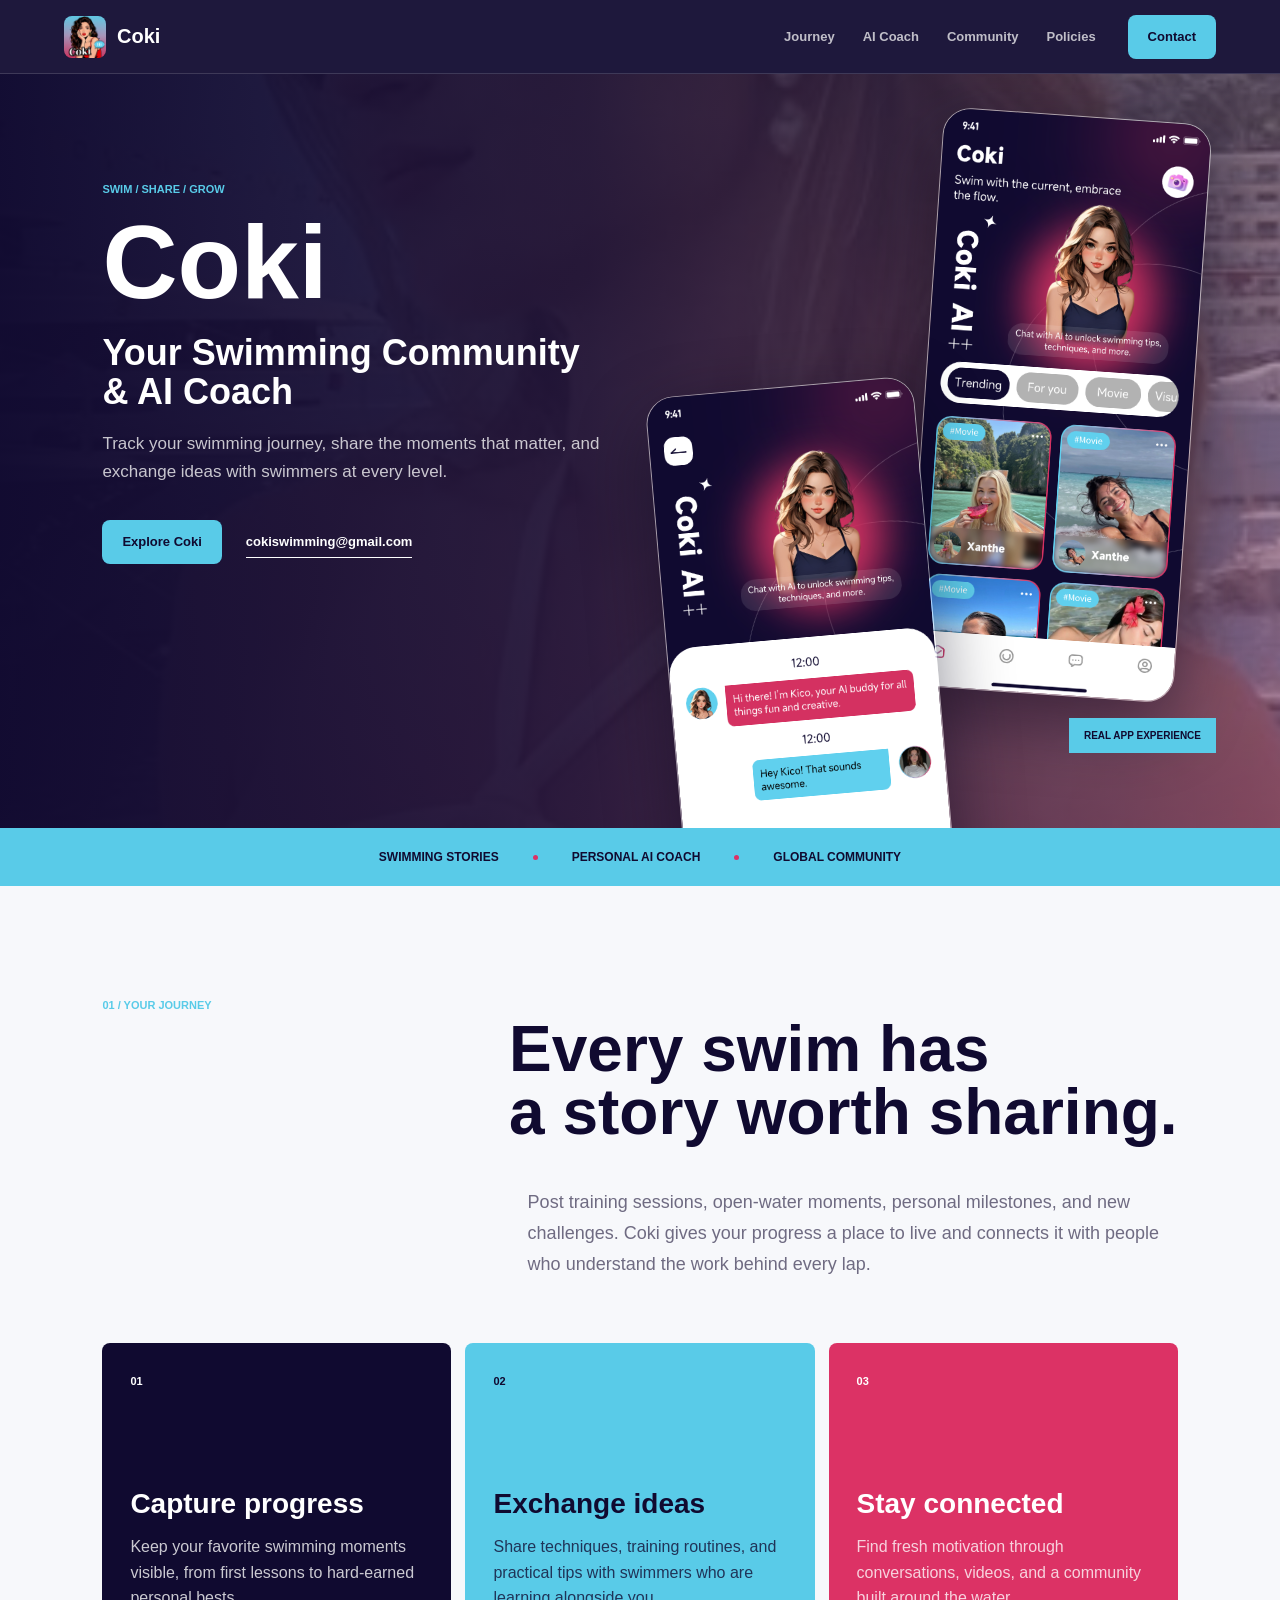
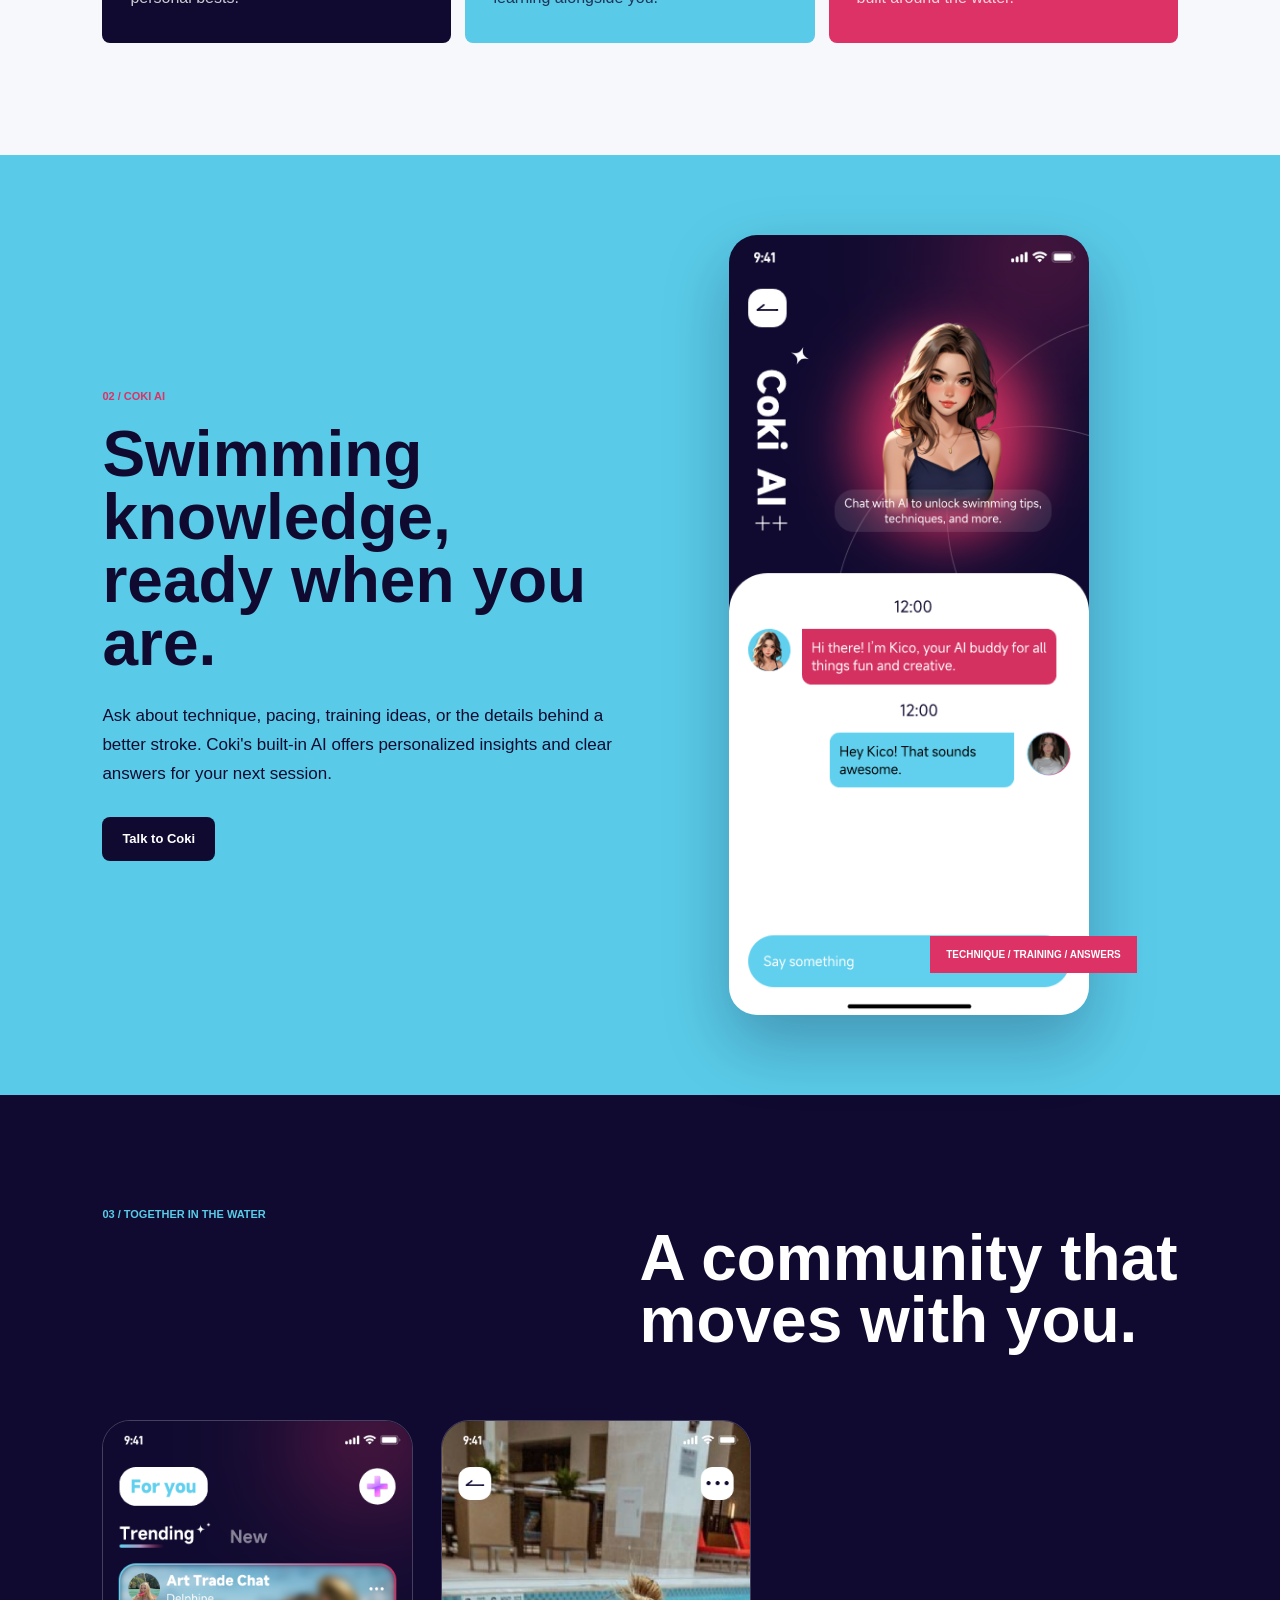
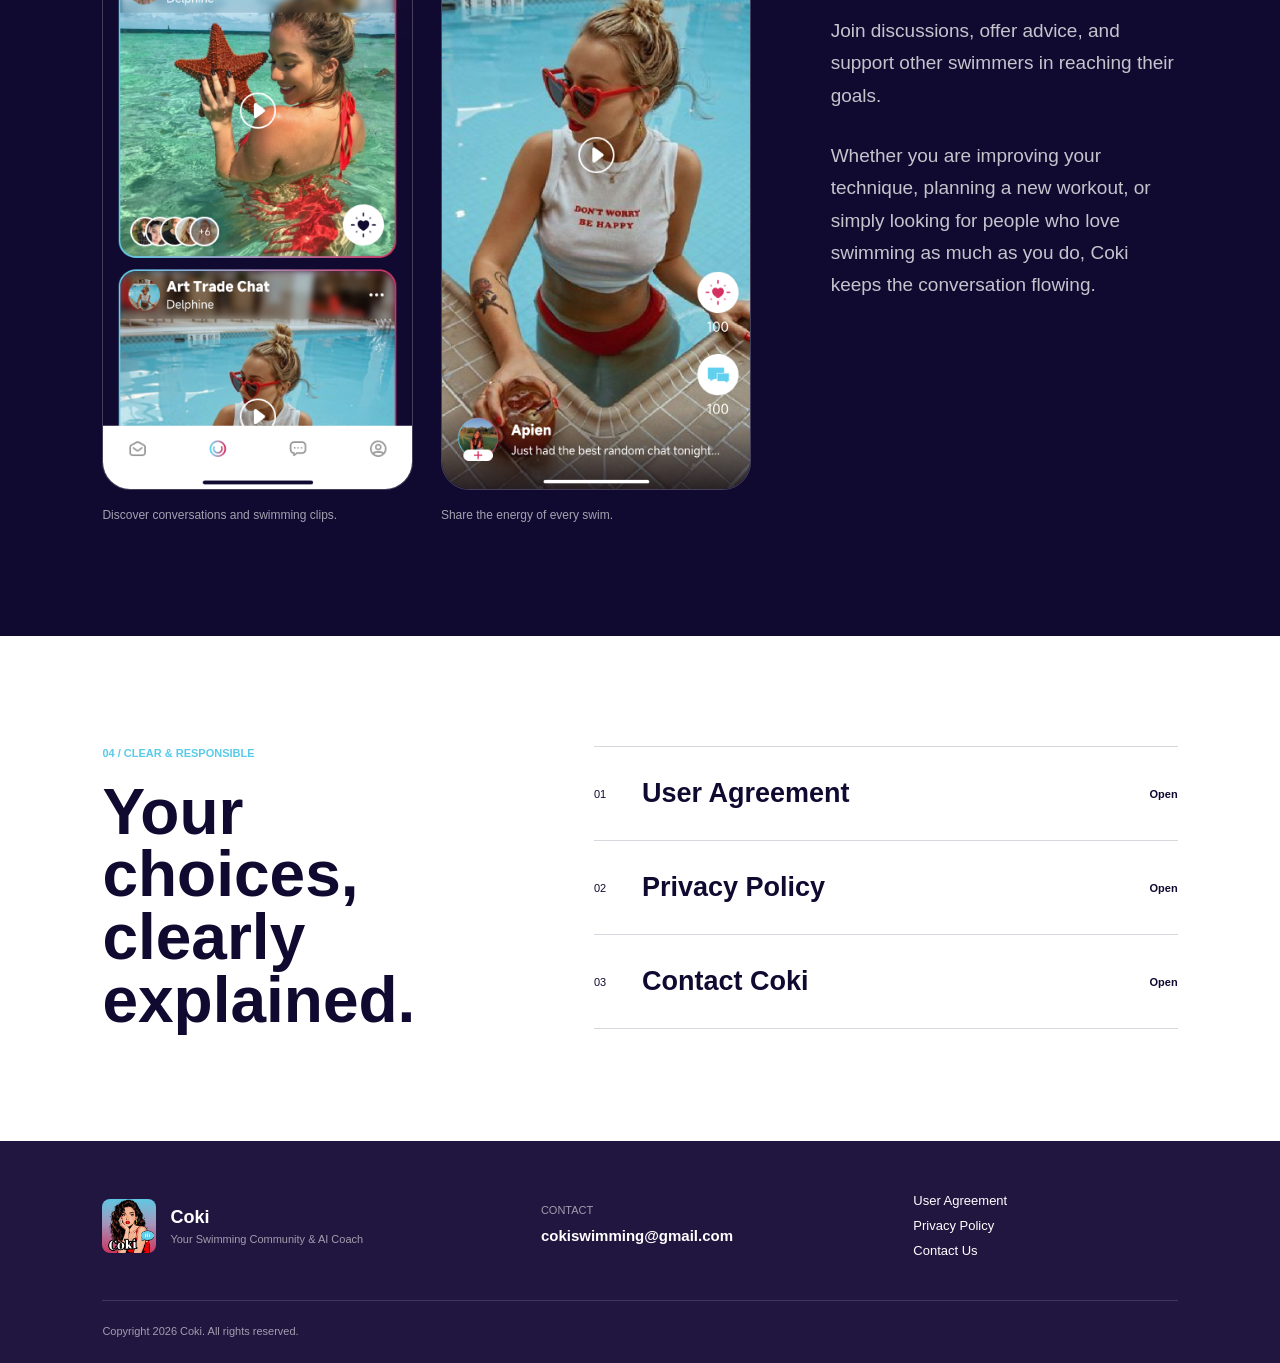
==== commit a363211b: "1" ====
--- a/index.html
+++ b/index.html
@@ -3,46 +3,107 @@
 <head>
   <meta charset="utf-8">
   <meta name="viewport" content="width=device-width, initial-scale=1">
-  <meta name="description" content="Maloy is a social fitness space for movement, coaching, and connection.">
-  <meta name="theme-color" content="#08080b">
-  <title>Maloy — Move with intent</title>
-  <link rel="icon" href="./assets/maloy_app_icon.png">
+  <meta name="description" content="Coki is your swimming community and AI coach. Share your swim journey, learn new techniques, and connect with swimmers worldwide.">
+  <meta name="theme-color" content="#100a30">
+  <title>Coki - Your Swimming Community &amp; AI Coach</title>
+  <link rel="icon" href="./assets/coki_app_icon.png">
   <link rel="stylesheet" href="./styles.css">
 </head>
-<body class="site-home">
+<body>
   <header class="site-header">
-    <a class="wordmark" href="./index.html"><img src="./assets/maloy_app_icon.png" alt="Maloy app icon"><span>MALOY</span></a>
-    <nav aria-label="Main navigation"><a href="#experience">Experience</a><a href="#coach">AI coach</a><a href="#legal">Policies</a><a href="./contact/index.html">Contact</a></nav>
-    <a class="header-cta" href="mailto:maloyfitness@gmail.com">Get in touch <span>↗</span></a>
+    <a class="wordmark" href="./index.html" aria-label="Coki home">
+      <img src="./assets/coki_app_icon.png" alt="Coki app icon">
+      <strong>Coki</strong>
+    </a>
+    <nav aria-label="Main navigation">
+      <a href="#journey">Journey</a>
+      <a href="#coach">AI Coach</a>
+      <a href="#community">Community</a>
+      <a href="#policies">Policies</a>
+    </nav>
+    <a class="header-contact" href="mailto:cokiswimming@gmail.com">Contact</a>
   </header>
 
   <main>
-    <section class="hero-panel">
+    <section class="hero" aria-labelledby="hero-title">
+      <img class="hero-field" src="./assets/coki_water_field.png" alt="">
       <div class="hero-copy">
-        <p class="label">SOCIAL FITNESS / MALOY</p>
-        <h1>Move<br><em>with intent.</em></h1>
-        <p class="hero-lead">A focused space for training, progress, and the people who keep you moving.</p>
-        <div class="hero-actions"><a class="primary-button" href="#experience">Explore Maloy <span>↓</span></a><a class="text-link" href="./users/index.html">Read the agreement <span>↗</span></a></div>
+        <p class="eyebrow">SWIM / SHARE / GROW</p>
+        <h1 id="hero-title">Coki</h1>
+        <h2>Your Swimming Community &amp; AI Coach</h2>
+        <p>Track your swimming journey, share the moments that matter, and exchange ideas with swimmers at every level.</p>
+        <div class="hero-actions">
+          <a class="primary-action" href="#journey">Explore Coki</a>
+          <a class="inline-link" href="mailto:cokiswimming@gmail.com">cokiswimming@gmail.com</a>
+        </div>
       </div>
-      <div class="hero-visual"><img src="./assets/maloy_fitness_portrait.png" alt="Athlete training in a studio"><div class="hero-stamp"><span>01</span><strong>TRAIN<br>TOGETHER</strong></div><div class="hero-caption">BUILD A BODY<br>OF WORK</div></div>
-    </section>
-
-    <section class="signal-line" aria-label="Maloy principles"><span>SHOW UP</span><i>+</i><span>KEEP GOING</span><i>+</i><span>SHARE PROGRESS</span><i>+</i><span>STAY CURIOUS</span></section>
-
-    <section id="experience" class="experience-section">
-      <div class="section-intro"><p class="label">02 / THE EXPERIENCE</p><h2>Fitness that<br><em>feels alive.</em></h2><p>Maloy brings movement, community, and coaching into one energetic rhythm. Find your next challenge, share the work, and keep the momentum visible.</p></div>
-      <div class="feature-grid">
-        <article class="feature feature-dark"><span class="feature-index">01</span><div><p class="label">DISCOVER</p><h3>Find your<br>next <em>push.</em></h3><p>Explore stories, clips, and ideas from people who train with purpose.</p></div><b class="feature-mark">↗</b></article>
-        <article class="feature feature-lime"><span class="feature-index">02</span><div><p class="label">CONNECT</p><h3>Progress is<br>better <em>shared.</em></h3><p>Follow the people who make showing up feel possible.</p></div><div class="mini-orbit"><img src="./assets/maloy_fitness_token_orb.png" alt="Maloy token"></div></article>
-        <article class="feature feature-purple"><span class="feature-index">03</span><div><p class="label">CREATE</p><h3>Make the<br>work <em>visible.</em></h3><p>Post a moment, celebrate a win, and leave a little energy behind.</p></div></article>
+      <div class="screen-stage" aria-label="Coki app previews">
+        <img class="screen screen-home" src="./assets/coki_home_screen.png" alt="Coki swimming discovery screen">
+        <img class="screen screen-ai" src="./assets/coki_ai_screen.png" alt="Coki AI swimming coach conversation">
+        <span class="stage-label">REAL APP EXPERIENCE</span>
       </div>
     </section>
 
-    <section id="coach" class="coach-section"><div class="coach-image"><img src="./assets/maloy_fitness_coach_scene.png" alt="Maloy AI coach scene"><span class="coach-badge">MALOY AI / ALWAYS READY</span></div><div class="coach-copy"><p class="label">03 / GUIDANCE</p><h2>Your next<br>move has<br><em>a coach.</em></h2><p>Ask for ideas, a new angle on your routine, or a little momentum when you need it. Maloy AI is built to keep the conversation moving.</p><a class="primary-button" href="mailto:maloyfitness@gmail.com?subject=Maloy%20Support">Talk to us <span>↗</span></a></div></section>
+    <div class="current-line" aria-label="Coki highlights">
+      <span>SWIMMING STORIES</span><i></i><span>PERSONAL AI COACH</span><i></i><span>GLOBAL COMMUNITY</span>
+    </div>
 
-    <section id="legal" class="legal-links"><div><p class="label">04 / TRUST &amp; SAFETY</p><h2>Clear terms.<br><em>Clear choices.</em></h2></div><nav><a href="./users/index.html"><span>01</span><strong>User Agreement</strong><i>↗</i></a><a href="./privacy/index.html"><span>02</span><strong>App Privacy Policy</strong><i>↗</i></a><a href="./contact/index.html"><span>03</span><strong>Contact Maloy</strong><i>↗</i></a></nav></section>
+    <section id="journey" class="journey-band">
+      <div class="section-heading">
+        <p class="eyebrow">01 / YOUR JOURNEY</p>
+        <h2>Every swim has<br>a story worth sharing.</h2>
+      </div>
+      <p class="section-lead">Post training sessions, open-water moments, personal milestones, and new challenges. Coki gives your progress a place to live and connects it with people who understand the work behind every lap.</p>
+      <div class="feature-list">
+        <article><span>01</span><h3>Capture progress</h3><p>Keep your favorite swimming moments visible, from first lessons to hard-earned personal bests.</p></article>
+        <article><span>02</span><h3>Exchange ideas</h3><p>Share techniques, training routines, and practical tips with swimmers who are learning alongside you.</p></article>
+        <article><span>03</span><h3>Stay connected</h3><p>Find fresh motivation through conversations, videos, and a community built around the water.</p></article>
+      </div>
+    </section>
+
+    <section id="coach" class="coach-band">
+      <div class="coach-copy">
+        <p class="eyebrow">02 / COKI AI</p>
+        <h2>Swimming knowledge,<br>ready when you are.</h2>
+        <p>Ask about technique, pacing, training ideas, or the details behind a better stroke. Coki's built-in AI offers personalized insights and clear answers for your next session.</p>
+        <a class="dark-action" href="mailto:cokiswimming@gmail.com?subject=Coki%20AI%20Coach">Talk to Coki</a>
+      </div>
+      <figure class="coach-screen">
+        <img src="./assets/coki_ai_screen.png" alt="A conversation with the Coki AI coach">
+        <figcaption>TECHNIQUE / TRAINING / ANSWERS</figcaption>
+      </figure>
+    </section>
+
+    <section id="community" class="community-band">
+      <div class="section-heading light">
+        <p class="eyebrow">03 / TOGETHER IN THE WATER</p>
+        <h2>A community that<br>moves with you.</h2>
+      </div>
+      <div class="community-gallery">
+        <figure><img src="./assets/coki_community_screen.png" alt="Coki swimming community feed"><figcaption>Discover conversations and swimming clips.</figcaption></figure>
+        <figure><img src="./assets/coki_video_screen.png" alt="A swimming video in Coki"><figcaption>Share the energy of every swim.</figcaption></figure>
+        <div class="community-copy"><p>Join discussions, offer advice, and support other swimmers in reaching their goals.</p><p>Whether you are improving your technique, planning a new workout, or simply looking for people who love swimming as much as you do, Coki keeps the conversation flowing.</p></div>
+      </div>
+    </section>
+
+    <section id="policies" class="policies-band">
+      <div>
+        <p class="eyebrow">04 / CLEAR &amp; RESPONSIBLE</p>
+        <h2>Your choices,<br>clearly explained.</h2>
+      </div>
+      <nav aria-label="Policies and support">
+        <a href="./users/index.html"><span>01</span><strong>User Agreement</strong><b>Open</b></a>
+        <a href="./privacy/index.html"><span>02</span><strong>Privacy Policy</strong><b>Open</b></a>
+        <a href="./contact/index.html"><span>03</span><strong>Contact Coki</strong><b>Open</b></a>
+      </nav>
+    </section>
   </main>
 
-  <footer class="site-footer"><div class="footer-brand"><img src="./assets/maloy_app_icon.png" alt="Maloy app icon"><div><strong>MALOY</strong><span>Move with intent.</span></div></div><div><p class="label">CONTACT</p><a href="mailto:maloyfitness@gmail.com">maloyfitness@gmail.com</a></div><div class="footer-nav"><a href="./users/index.html">User Agreement</a><a href="./privacy/index.html">App Privacy Policy</a><a href="./contact/index.html">Contact Us</a></div><p class="copyright">© 2026 Maloy. All rights reserved.</p></footer>
+  <footer class="site-footer">
+    <div class="footer-brand"><img src="./assets/coki_app_icon.png" alt="Coki app icon"><div><strong>Coki</strong><span>Your Swimming Community &amp; AI Coach</span></div></div>
+    <div><p>CONTACT</p><a href="mailto:cokiswimming@gmail.com">cokiswimming@gmail.com</a></div>
+    <nav><a href="./users/index.html">User Agreement</a><a href="./privacy/index.html">Privacy Policy</a><a href="./contact/index.html">Contact Us</a></nav>
+    <small>Copyright 2026 Coki. All rights reserved.</small>
+  </footer>
 </body>
 </html>
--- a/styles.css
+++ b/styles.css
@@ -1,2 +1,144 @@
-@import url('https://fonts.googleapis.com/css2?family=DM+Sans:wght@400;500;600;700&family=Space+Grotesk:wght@500;600;700&display=swap');
-:root{--black:#08080b;--ink:#121219;--paper:#f4f3ef;--muted:#92929d;--line:rgba(18,18,25,.17);--lime:#a9ff2e;--purple:#9a59f5;--pink:#ff4f87;--white:#fff}*{box-sizing:border-box}html{scroll-behavior:smooth}body{margin:0;color:var(--ink);font-family:"DM Sans",sans-serif;background:var(--paper)}a{color:inherit;text-decoration:none}img{display:block;max-width:100%}.site-header{position:sticky;z-index:20;top:0;display:flex;align-items:center;gap:42px;min-height:78px;padding:0 5vw;color:var(--white);background:rgba(8,8,11,.91);border-bottom:1px solid rgba(255,255,255,.12);backdrop-filter:blur(16px)}.wordmark{display:flex;align-items:center;gap:12px;font:700 18px "Space Grotesk",sans-serif;letter-spacing:.12em}.wordmark img{width:39px;height:39px;border-radius:12px}.site-header nav{display:flex;gap:30px;margin-left:auto;font-size:13px;font-weight:600}.site-header nav a{color:#b7b7c0}.site-header nav a:hover{color:var(--lime)}.header-cta,.primary-button{display:inline-flex;align-items:center;justify-content:center;gap:26px;min-height:46px;padding:0 20px;border-radius:8px;font-size:13px;font-weight:700}.header-cta{color:var(--black);background:var(--lime)}.primary-button{color:var(--black);background:var(--lime)}.primary-button span,.header-cta span{font-size:18px}.text-link{padding-bottom:7px;border-bottom:1px solid currentColor;font-size:13px;font-weight:700}.text-link span{margin-left:14px}.hero-panel{display:grid;min-height:calc(100vh - 78px);grid-template-columns:48% 52%;color:var(--white);background:var(--black)}.hero-copy{display:flex;flex-direction:column;justify-content:center;padding:9vw 7vw 9vw 10vw}.label{margin:0;color:var(--purple);font:700 11px "Space Grotesk",sans-serif;letter-spacing:.17em}.hero-copy h1{margin:28px 0 28px;font:600 clamp(70px,9vw,142px)/.82 "Space Grotesk",sans-serif;letter-spacing:-.08em}.hero-copy h1 em,.section-intro h2 em,.coach-copy h2 em,.legal-links h2 em{color:var(--lime);font-style:normal}.hero-lead{max-width:390px;margin:0;color:#b8b8c4;font-size:17px;line-height:1.65}.hero-actions{display:flex;align-items:center;gap:26px;margin-top:36px}.hero-visual{position:relative;min-height:700px;overflow:hidden;background:#15151c}.hero-visual:before{position:absolute;z-index:1;top:12%;left:10%;width:64%;aspect-ratio:1;border:1px solid rgba(169,255,46,.55);border-radius:50%;box-shadow:0 0 0 28px rgba(169,255,46,.08);content:""}.hero-visual>img{position:absolute;width:100%;height:100%;object-fit:cover;object-position:center 32%;filter:saturate(1.1)}.hero-visual:after{position:absolute;inset:0;background:linear-gradient(180deg,rgba(8,8,11,.05) 35%,rgba(8,8,11,.85));content:""}.hero-stamp{position:absolute;z-index:2;top:8%;right:9%;display:flex;flex-direction:column;gap:9px;width:110px;padding:17px;color:var(--black);background:var(--lime);transform:rotate(7deg)}.hero-stamp span{font-size:11px;font-weight:700}.hero-stamp strong{font:700 14px/1.02 "Space Grotesk",sans-serif}.hero-caption{position:absolute;z-index:2;right:8%;bottom:8%;color:var(--white);font:600 clamp(30px,4vw,58px)/.88 "Space Grotesk",sans-serif;letter-spacing:-.06em;text-align:right}.signal-line{display:flex;justify-content:space-around;padding:18px 5vw;color:var(--black);background:var(--lime);font:700 clamp(12px,1.5vw,19px) "Space Grotesk",sans-serif;letter-spacing:.08em}.signal-line i{color:var(--purple);font-style:normal}.experience-section{padding:120px 8vw}.section-intro{display:grid;grid-template-columns:1fr .55fr;gap:8vw;align-items:end;margin-bottom:66px}.section-intro h2{grid-column:1;margin:22px 0 0;font:600 clamp(56px,7vw,108px)/.84 "Space Grotesk",sans-serif;letter-spacing:-.075em}.section-intro>p:last-child{grid-column:2;grid-row:1/3;margin:0;color:#666672;font-size:17px;line-height:1.7}.feature-grid{display:grid;grid-template-columns:repeat(3,1fr);gap:16px}.feature{position:relative;min-height:480px;padding:30px;border-radius:22px;overflow:hidden}.feature-index{position:absolute;top:26px;right:27px;font:700 12px "Space Grotesk",sans-serif}.feature .label{margin-bottom:100px}.feature h3{margin:0;font:600 clamp(34px,3.4vw,57px)/.9 "Space Grotesk",sans-serif;letter-spacing:-.06em}.feature h3 em{font-style:normal}.feature>div>p:last-child{max-width:250px;margin:24px 0 0;line-height:1.55}.feature-dark{color:var(--white);background:var(--black)}.feature-dark .label,.feature-purple .label{color:var(--lime)}.feature-dark>div>p:last-child{color:#a2a2af}.feature-dark h3 em{color:var(--lime)}.feature-mark{position:absolute;right:30px;bottom:28px;display:grid;width:54px;aspect-ratio:1;place-items:center;border:1px solid rgba(255,255,255,.25);border-radius:50%;font-size:22px}.feature-lime{background:var(--lime)}.feature-lime h3 em{color:var(--purple)}.feature-purple{color:var(--white);background:var(--purple)}.feature-purple h3 em{color:var(--lime)}.feature-purple>div>p:last-child{color:#e7d8ff}.mini-orbit{position:absolute;right:-4%;bottom:-6%;width:140px;height:140px;border:1px solid rgba(8,8,11,.35);border-radius:50%}.mini-orbit img{position:absolute;top:24px;left:24px;width:74px;border-radius:22px;transform:rotate(-12deg)}.coach-section{display:grid;grid-template-columns:1.1fr .9fr;min-height:690px;color:var(--white);background:var(--black)}.coach-image{position:relative;min-height:690px;overflow:hidden}.coach-image img{width:100%;height:100%;object-fit:cover;opacity:.88}.coach-image:after{position:absolute;inset:0;background:linear-gradient(90deg,transparent 45%,var(--black));content:""}.coach-badge{position:absolute;z-index:2;bottom:30px;left:35px;padding:12px 15px;color:var(--black);background:var(--lime);font:700 10px "Space Grotesk",sans-serif;letter-spacing:.13em}.coach-copy{display:flex;flex-direction:column;justify-content:center;padding:8vw}.coach-copy h2{margin:24px 0 28px;font:600 clamp(53px,6.2vw,92px)/.86 "Space Grotesk",sans-serif;letter-spacing:-.07em}.coach-copy>p:not(.label){max-width:420px;color:#b9b9c5;font-size:17px;line-height:1.7}.coach-copy .primary-button{align-self:flex-start;margin-top:28px}.legal-links{display:grid;grid-template-columns:.8fr 1.2fr;gap:9vw;padding:120px 8vw}.legal-links h2{margin:22px 0 0;font:600 clamp(52px,6vw,86px)/.87 "Space Grotesk",sans-serif;letter-spacing:-.07em}.legal-links nav{border-top:1px solid var(--line)}.legal-links nav a{display:grid;grid-template-columns:48px 1fr auto;align-items:center;min-height:100px;border-bottom:1px solid var(--line);transition:padding .2s,background .2s}.legal-links nav a:hover{padding:0 18px;background:var(--lime)}.legal-links span{font:700 11px "Space Grotesk",sans-serif}.legal-links strong{font:600 clamp(22px,2.7vw,39px) "Space Grotesk",sans-serif;letter-spacing:-.04em}.legal-links i{font-style:normal;font-size:23px}.site-footer{display:grid;grid-template-columns:1.1fr 1fr 1fr;gap:50px;padding:56px 8vw 28px;color:var(--white);background:#14141b}.footer-brand{display:flex;align-items:center;gap:15px}.footer-brand img{width:54px;height:54px;border-radius:16px}.footer-brand div{display:flex;flex-direction:column;gap:5px}.footer-brand strong{font:700 16px "Space Grotesk",sans-serif;letter-spacing:.1em}.footer-brand span{color:#a2a2ad;font-size:12px}.site-footer .label{margin-bottom:13px}.site-footer>div>a{font-size:16px;font-weight:700}.footer-nav{display:flex;flex-direction:column;gap:11px;font-size:13px}.footer-nav a:hover{color:var(--lime)}.copyright{grid-column:1/-1;padding-top:24px;border-top:1px solid rgba(255,255,255,.14);color:#858590;font-size:12px}@media(max-width:900px){.site-header{gap:20px;padding:0 22px}.site-header nav{display:none}.header-cta{margin-left:auto}.hero-panel,.coach-section{grid-template-columns:1fr}.hero-copy{min-height:620px;padding:90px 8vw}.hero-visual,.coach-image{min-height:600px}.section-intro,.legal-links{grid-template-columns:1fr;gap:40px}.section-intro>p:last-child{grid-column:1;grid-row:auto}.feature-grid{grid-template-columns:1fr}.feature{min-height:390px}.coach-copy{min-height:560px;padding:80px 8vw}.site-footer{grid-template-columns:1fr 1fr}}@media(max-width:600px){.site-header{min-height:68px}.wordmark{font-size:15px}.wordmark img{width:35px;height:35px}.header-cta{min-height:38px;padding:0 13px;font-size:11px}.hero-copy{min-height:570px;padding:70px 24px}.hero-copy h1{font-size:68px}.hero-actions{align-items:flex-start;flex-direction:column}.hero-visual,.coach-image{min-height:510px}.hero-caption{font-size:38px}.signal-line{gap:22px;justify-content:flex-start;overflow:hidden;white-space:nowrap}.experience-section,.legal-links{padding:78px 24px}.section-intro h2,.legal-links h2{font-size:57px}.feature{min-height:360px;padding:24px}.feature .label{margin-bottom:75px}.coach-copy{min-height:520px;padding:70px 24px}.coach-copy h2{font-size:58px}.site-footer{grid-template-columns:1fr;padding:45px 24px 25px}.copyright{grid-column:auto}}
+:root {
+  --ink: #100a30;
+  --ink-soft: #21163f;
+  --cyan: #59cbe8;
+  --pink: #dc3265;
+  --paper: #f7f8fb;
+  --white: #ffffff;
+  --muted: #6f6b82;
+  --line: rgba(16, 10, 48, 0.16);
+}
+
+* { box-sizing: border-box; }
+html { scroll-behavior: smooth; }
+body { margin: 0; color: var(--ink); background: var(--paper); font-family: Inter, ui-sans-serif, -apple-system, BlinkMacSystemFont, "Segoe UI", sans-serif; letter-spacing: 0; }
+a { color: inherit; text-decoration: none; }
+img { display: block; max-width: 100%; }
+
+.site-header { position: sticky; z-index: 40; top: 0; display: flex; align-items: center; min-height: 74px; gap: 32px; padding: 0 5vw; color: var(--white); background: rgba(16, 10, 48, 0.94); border-bottom: 1px solid rgba(255,255,255,0.14); backdrop-filter: blur(16px); }
+.wordmark { display: flex; align-items: center; gap: 11px; }
+.wordmark img { width: 42px; height: 42px; border-radius: 8px; object-fit: cover; }
+.wordmark strong { font-size: 20px; font-weight: 900; }
+.site-header nav { display: flex; gap: 28px; margin-left: auto; font-size: 13px; font-weight: 700; }
+.site-header nav a { color: rgba(255,255,255,0.72); }
+.site-header nav a:hover { color: var(--cyan); }
+.header-contact, .primary-action, .dark-action { display: inline-flex; min-height: 44px; align-items: center; justify-content: center; padding: 0 20px; border-radius: 8px; font-size: 13px; font-weight: 900; }
+.header-contact, .primary-action { color: var(--ink); background: var(--cyan); }
+
+.hero { position: relative; min-height: calc(92svh - 74px); overflow: hidden; color: var(--white); background: var(--ink); }
+.hero-field { position: absolute; inset: 0; width: 100%; height: 100%; object-fit: cover; opacity: 0.94; }
+.hero::after { position: absolute; inset: 0; content: ""; background: linear-gradient(90deg, rgba(16,10,48,0.98) 0%, rgba(16,10,48,0.83) 46%, rgba(16,10,48,0.28) 100%); }
+.hero-copy { position: relative; z-index: 3; width: min(620px, 47vw); padding: 12vh 0 10vh 8vw; }
+.eyebrow { margin: 0; color: var(--cyan); font-size: 11px; line-height: 1.3; font-weight: 900; }
+.hero h1 { margin: 20px 0 0; font-size: 104px; line-height: 0.9; font-weight: 900; }
+.hero h2 { max-width: 560px; margin: 24px 0 18px; font-size: 36px; line-height: 1.08; font-weight: 800; }
+.hero-copy > p:not(.eyebrow) { max-width: 530px; margin: 0; color: rgba(255,255,255,0.76); font-size: 17px; line-height: 1.65; }
+.hero-actions { display: flex; align-items: center; gap: 24px; margin-top: 34px; }
+.inline-link { padding: 8px 0; border-bottom: 1px solid currentColor; font-size: 13px; font-weight: 800; }
+.screen-stage { position: absolute; z-index: 2; top: 4.5%; right: 5vw; width: 45vw; height: 91%; }
+.screen { position: absolute; width: min(290px, 21vw); border: 1px solid rgba(255,255,255,0.55); border-radius: 28px; box-shadow: 0 24px 70px rgba(4, 2, 22, 0.45); }
+.screen-home { right: 4%; top: 1%; transform: rotate(4deg); }
+.screen-ai { left: 5%; bottom: -25%; transform: rotate(-5deg); }
+.stage-label { position: absolute; right: 0; bottom: 6%; padding: 12px 15px; color: var(--ink); background: var(--cyan); font-size: 10px; font-weight: 900; }
+
+.current-line { display: flex; justify-content: center; gap: 34px; align-items: center; min-height: 58px; padding: 0 5vw; color: var(--ink); background: var(--cyan); font-size: 12px; font-weight: 900; white-space: nowrap; overflow: hidden; }
+.current-line i { width: 5px; height: 5px; border-radius: 50%; background: var(--pink); }
+
+.journey-band { padding: 112px 8vw; background: var(--paper); }
+.section-heading { display: flex; justify-content: space-between; gap: 40px; align-items: flex-start; }
+.section-heading h2, .coach-copy h2, .policies-band h2 { margin: 20px 0 0; font-size: 64px; line-height: 0.98; font-weight: 900; }
+.section-lead { max-width: 650px; margin: 44px 0 64px auto; color: var(--muted); font-size: 18px; line-height: 1.7; }
+.feature-list { display: grid; grid-template-columns: repeat(3, 1fr); gap: 14px; }
+.feature-list article { min-height: 300px; padding: 28px; border-radius: 8px; }
+.feature-list article:nth-child(1) { color: var(--white); background: var(--ink); }
+.feature-list article:nth-child(2) { color: var(--ink); background: var(--cyan); }
+.feature-list article:nth-child(3) { color: var(--white); background: var(--pink); }
+.feature-list span { font-size: 11px; font-weight: 900; }
+.feature-list h3 { margin: 100px 0 14px; font-size: 28px; line-height: 1.1; }
+.feature-list p { margin: 0; max-width: 310px; color: inherit; opacity: 0.78; line-height: 1.6; }
+
+.coach-band { display: grid; grid-template-columns: 1fr 1fr; align-items: center; min-height: 760px; padding: 80px 8vw; background: var(--cyan); }
+.coach-copy { max-width: 590px; }
+.coach-copy .eyebrow { color: var(--pink); }
+.coach-copy p:not(.eyebrow) { max-width: 520px; margin: 28px 0; font-size: 17px; line-height: 1.7; }
+.dark-action { color: var(--white); background: var(--ink); }
+.coach-screen { position: relative; width: min(360px, 75%); margin: 0 auto; }
+.coach-screen img { border-radius: 28px; box-shadow: 0 28px 65px rgba(16,10,48,0.28); }
+.coach-screen figcaption { position: absolute; right: -48px; bottom: 42px; padding: 13px 16px; color: var(--white); background: var(--pink); font-size: 10px; font-weight: 900; }
+
+.community-band { padding: 112px 8vw; color: var(--white); background: var(--ink); }
+.section-heading.light h2 { max-width: 720px; }
+.community-gallery { display: grid; grid-template-columns: 0.78fr 0.78fr 1fr; gap: 28px; align-items: center; margin-top: 68px; }
+.community-gallery figure { margin: 0; }
+.community-gallery img { width: 100%; border-radius: 28px; border: 1px solid rgba(255,255,255,0.22); }
+.community-gallery figcaption { margin-top: 16px; color: rgba(255,255,255,0.62); font-size: 12px; line-height: 1.5; }
+.community-copy { padding-left: 4vw; }
+.community-copy p { margin: 0 0 28px; color: rgba(255,255,255,0.76); font-size: 19px; line-height: 1.7; }
+
+.policies-band { display: grid; grid-template-columns: 0.8fr 1.2fr; gap: 8vw; padding: 110px 8vw; background: var(--white); }
+.policies-band nav { border-top: 1px solid var(--line); }
+.policies-band nav a { display: grid; grid-template-columns: 48px 1fr auto; align-items: center; min-height: 94px; border-bottom: 1px solid var(--line); }
+.policies-band nav a:hover { color: var(--pink); }
+.policies-band nav span, .policies-band nav b { font-size: 11px; }
+.policies-band nav strong { font-size: 27px; }
+
+.site-footer { display: grid; grid-template-columns: 1.2fr 1fr 0.8fr; gap: 42px; padding: 52px 8vw 26px; color: var(--white); background: var(--ink-soft); }
+.footer-brand { display: flex; align-items: center; gap: 14px; }
+.footer-brand img { width: 54px; height: 54px; border-radius: 8px; }
+.footer-brand div { display: flex; flex-direction: column; gap: 5px; }
+.footer-brand strong { font-size: 18px; }
+.footer-brand span, .site-footer p, .site-footer small { color: rgba(255,255,255,0.58); font-size: 11px; }
+.site-footer > div > a { font-size: 15px; font-weight: 800; }
+.site-footer nav { display: flex; flex-direction: column; gap: 10px; font-size: 13px; }
+.site-footer small { grid-column: 1 / -1; padding-top: 24px; border-top: 1px solid rgba(255,255,255,0.14); }
+
+@media (max-width: 980px) {
+  .site-header nav { display: none; }
+  .header-contact { margin-left: auto; }
+  .hero-copy { width: 58vw; padding-left: 6vw; }
+  .hero h1 { font-size: 82px; }
+  .hero h2 { font-size: 30px; }
+  .screen-stage { right: 1vw; width: 43vw; }
+  .screen { width: 235px; }
+  .section-heading h2, .coach-copy h2, .policies-band h2 { font-size: 52px; }
+  .community-gallery { grid-template-columns: 1fr 1fr; }
+  .community-copy { grid-column: 1 / -1; padding: 20px 0 0; }
+}
+
+@media (max-width: 720px) {
+  .site-header { min-height: 66px; padding: 0 20px; }
+  .wordmark img { width: 38px; height: 38px; }
+  .header-contact { min-height: 38px; padding: 0 14px; }
+  .hero { min-height: 88svh; }
+  .hero::after { background: linear-gradient(180deg, rgba(16,10,48,0.95) 0%, rgba(16,10,48,0.62) 58%, rgba(16,10,48,0.88) 100%); }
+  .hero-copy { width: auto; padding: 54px 22px 0; }
+  .hero h1 { font-size: 64px; }
+  .hero h2 { max-width: 330px; font-size: 27px; }
+  .hero-copy > p:not(.eyebrow) { max-width: 340px; font-size: 15px; }
+  .hero-actions { gap: 16px; margin-top: 24px; }
+  .inline-link { display: none; }
+  .screen-stage { top: auto; right: 0; bottom: -18%; left: 0; width: 100%; height: 55%; }
+  .screen { width: 170px; border-radius: 20px; }
+  .screen-home { right: 13%; top: 0; }
+  .screen-ai { left: 9%; bottom: 0; }
+  .stage-label { display: none; }
+  .current-line { justify-content: flex-start; gap: 22px; }
+  .journey-band, .community-band, .policies-band { padding: 76px 22px; }
+  .section-heading { display: block; }
+  .section-heading h2, .coach-copy h2, .policies-band h2 { font-size: 42px; }
+  .section-lead { margin: 30px 0 42px; font-size: 16px; }
+  .feature-list { grid-template-columns: 1fr; }
+  .feature-list article { min-height: 250px; }
+  .feature-list h3 { margin-top: 70px; }
+  .coach-band { grid-template-columns: 1fr; padding: 72px 22px 88px; }
+  .coach-screen { width: min(290px, 86%); margin-top: 54px; }
+  .coach-screen figcaption { right: -16px; bottom: 32px; }
+  .community-gallery { grid-template-columns: 1fr 1fr; gap: 12px; margin-top: 44px; }
+  .community-gallery img { border-radius: 18px; }
+  .community-gallery figcaption { display: none; }
+  .community-copy p { font-size: 16px; }
+  .policies-band { grid-template-columns: 1fr; gap: 46px; }
+  .policies-band nav strong { font-size: 20px; }
+  .site-footer { grid-template-columns: 1fr; padding: 44px 22px 24px; }
+  .site-footer small { grid-column: auto; }
+}
